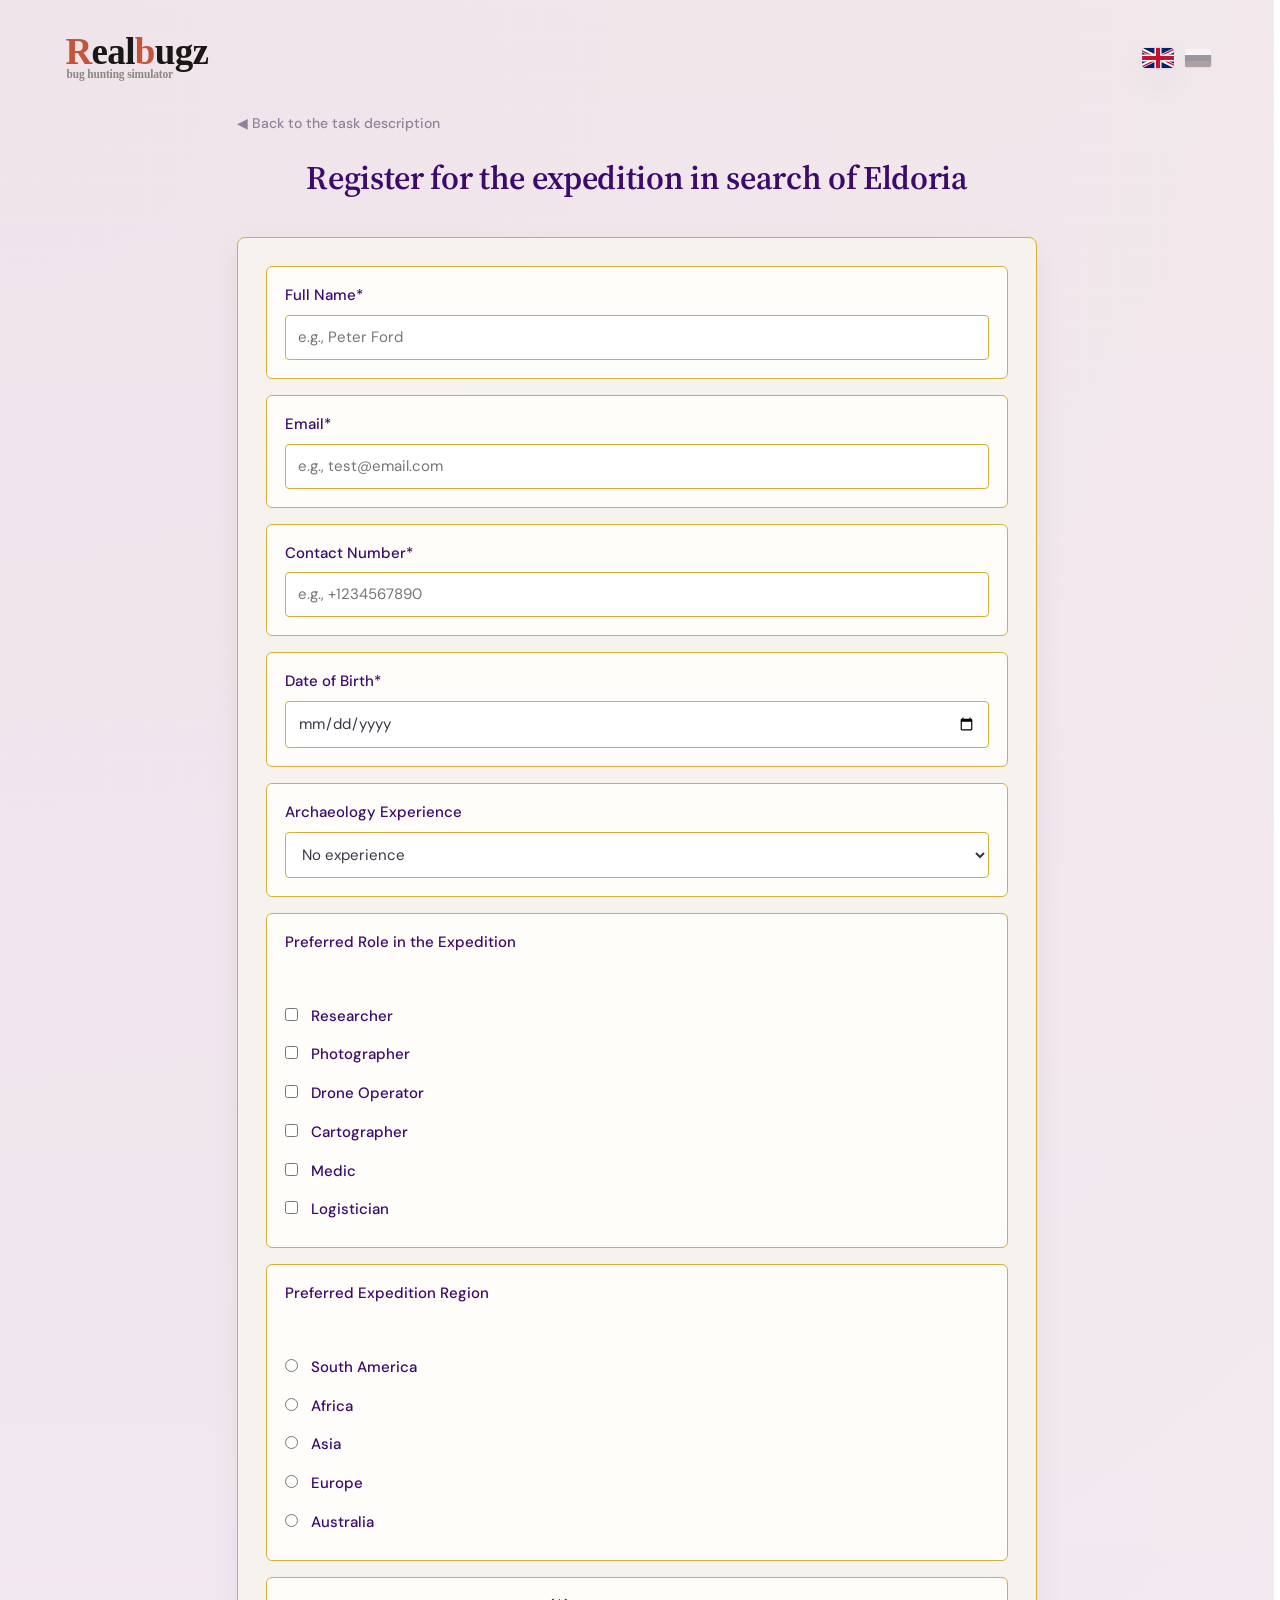
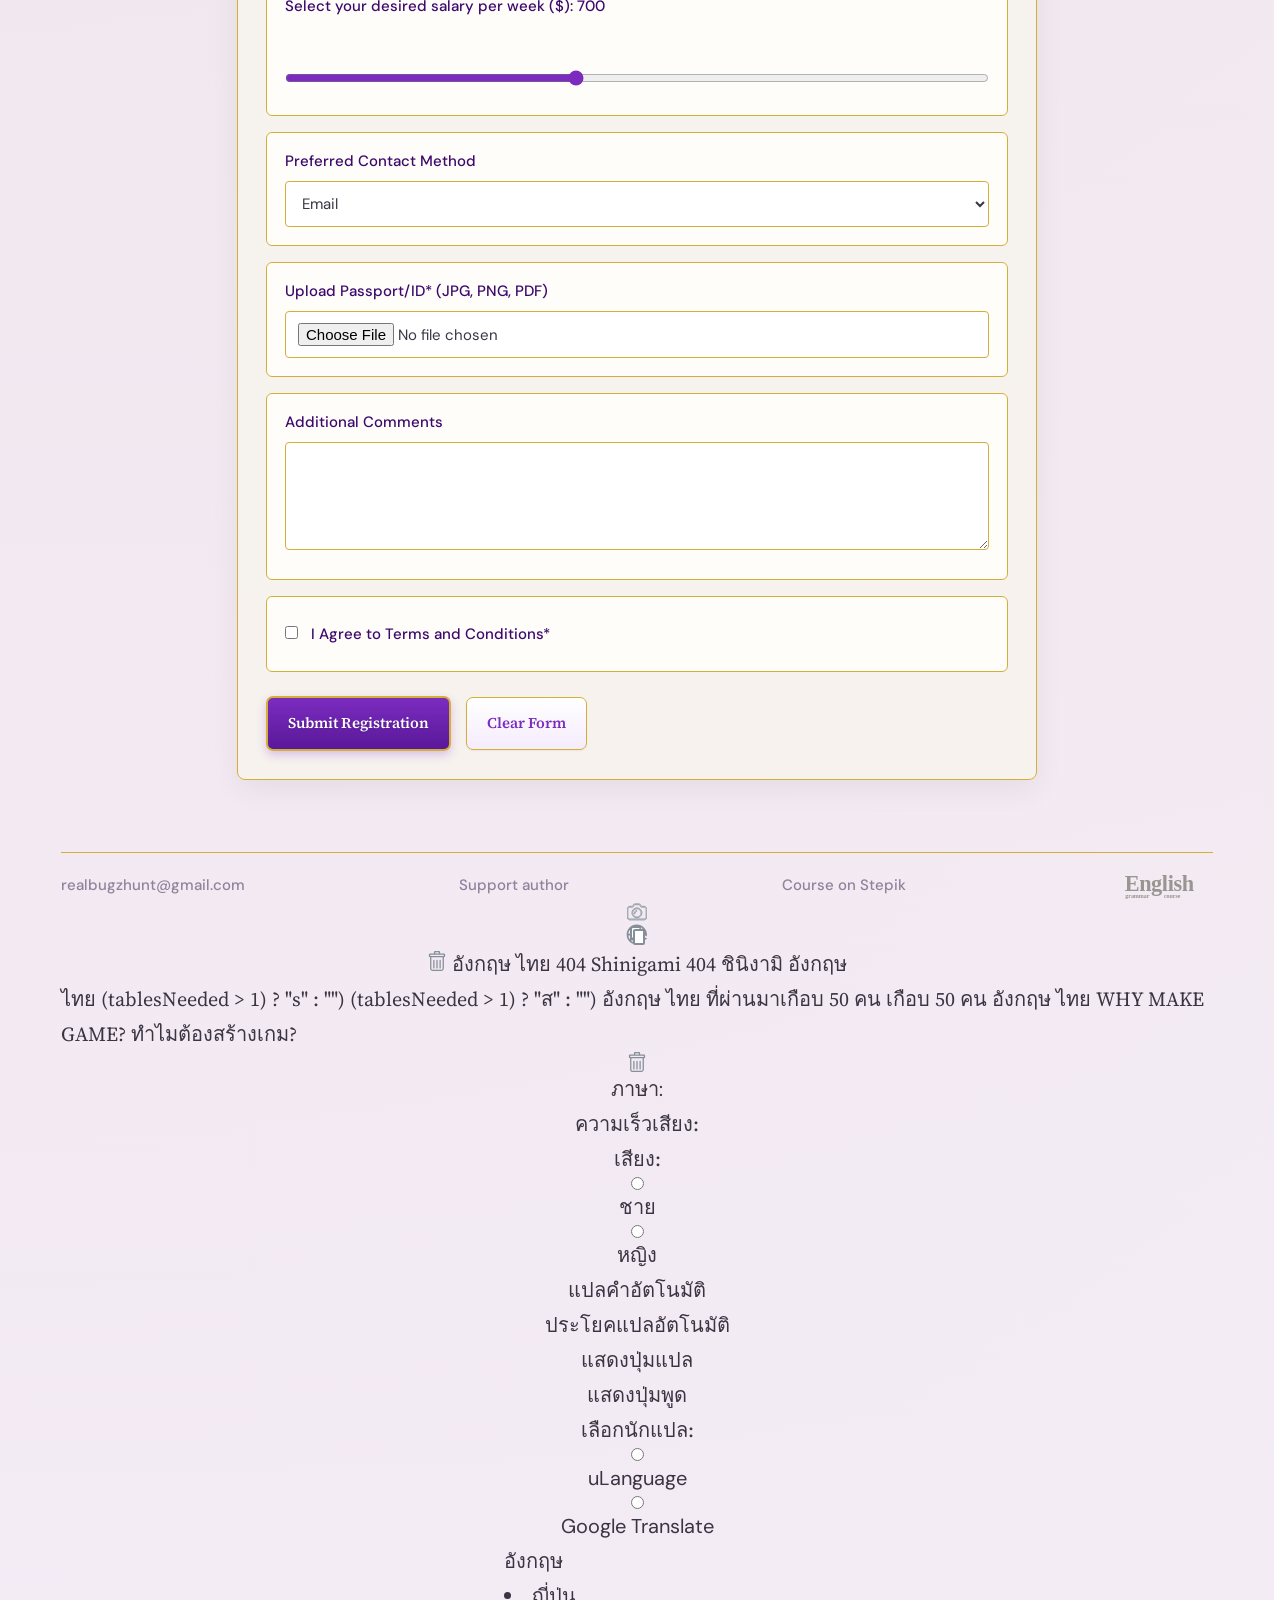
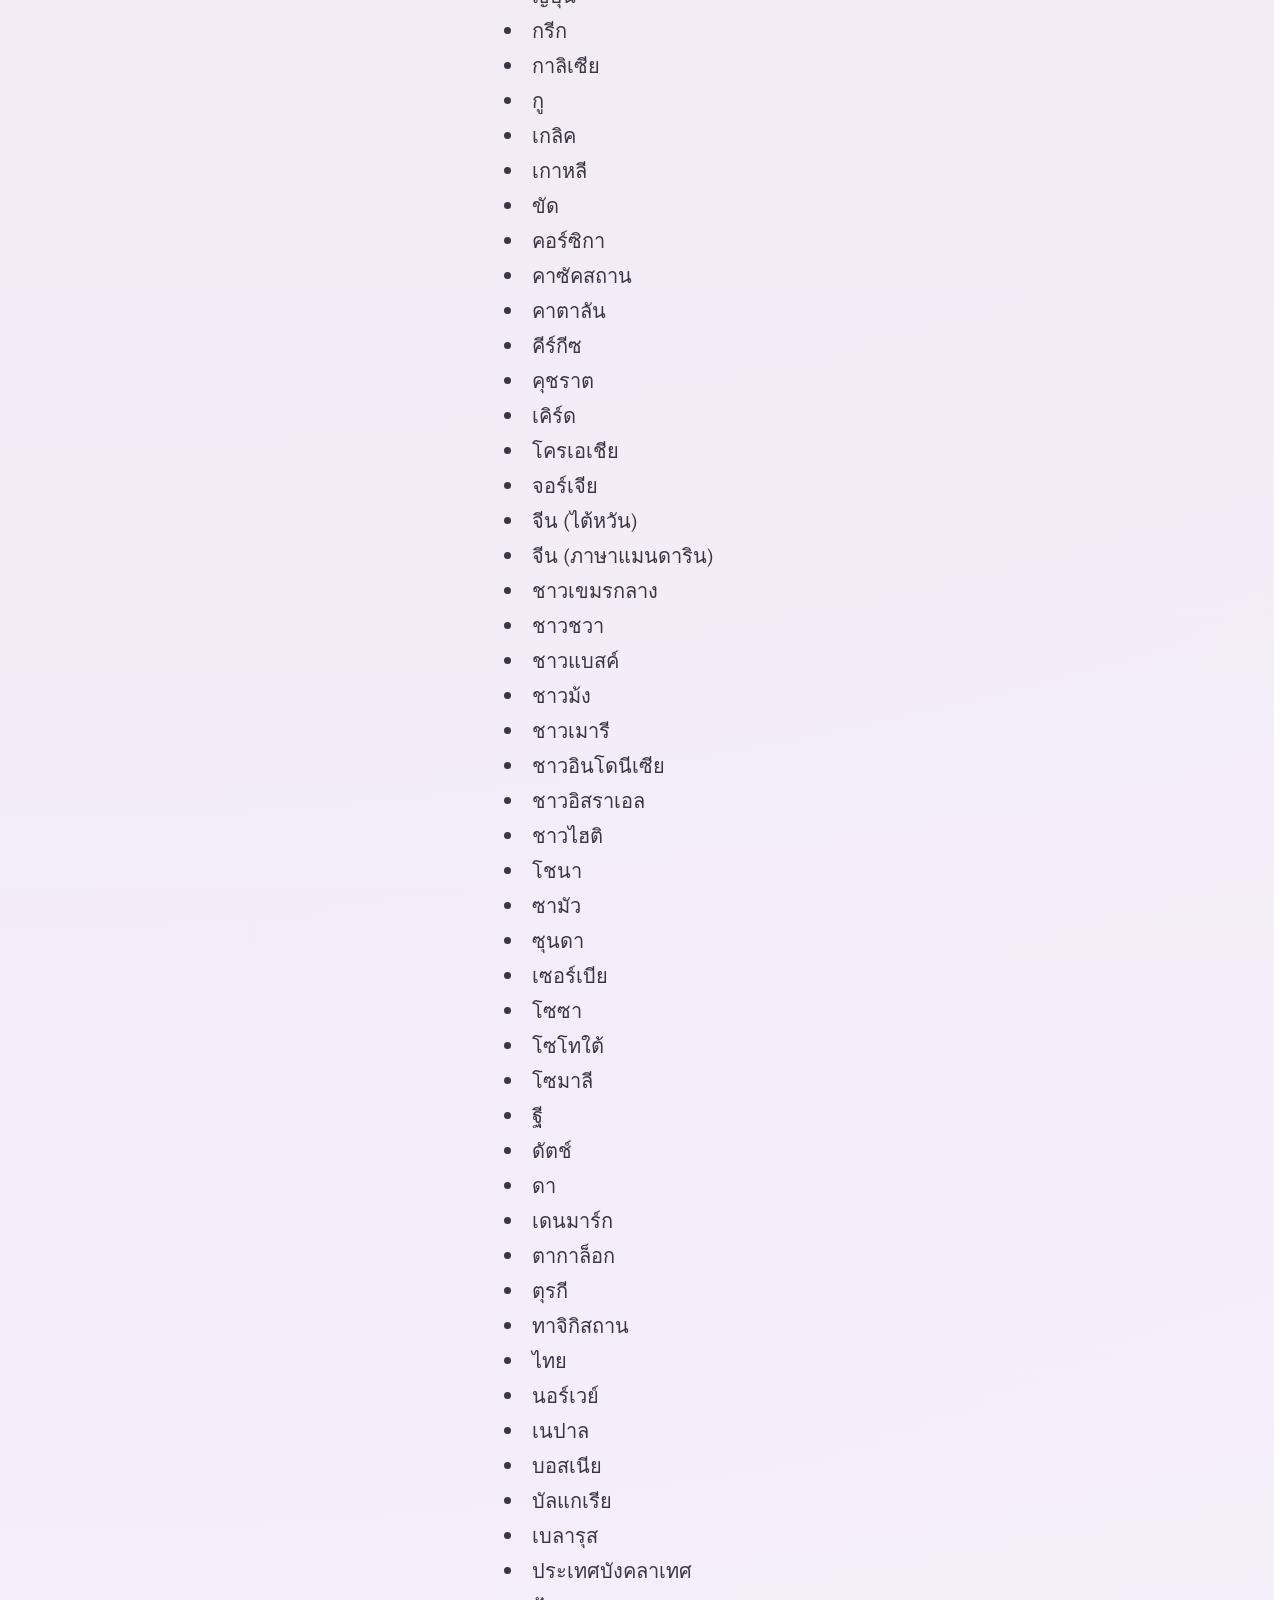
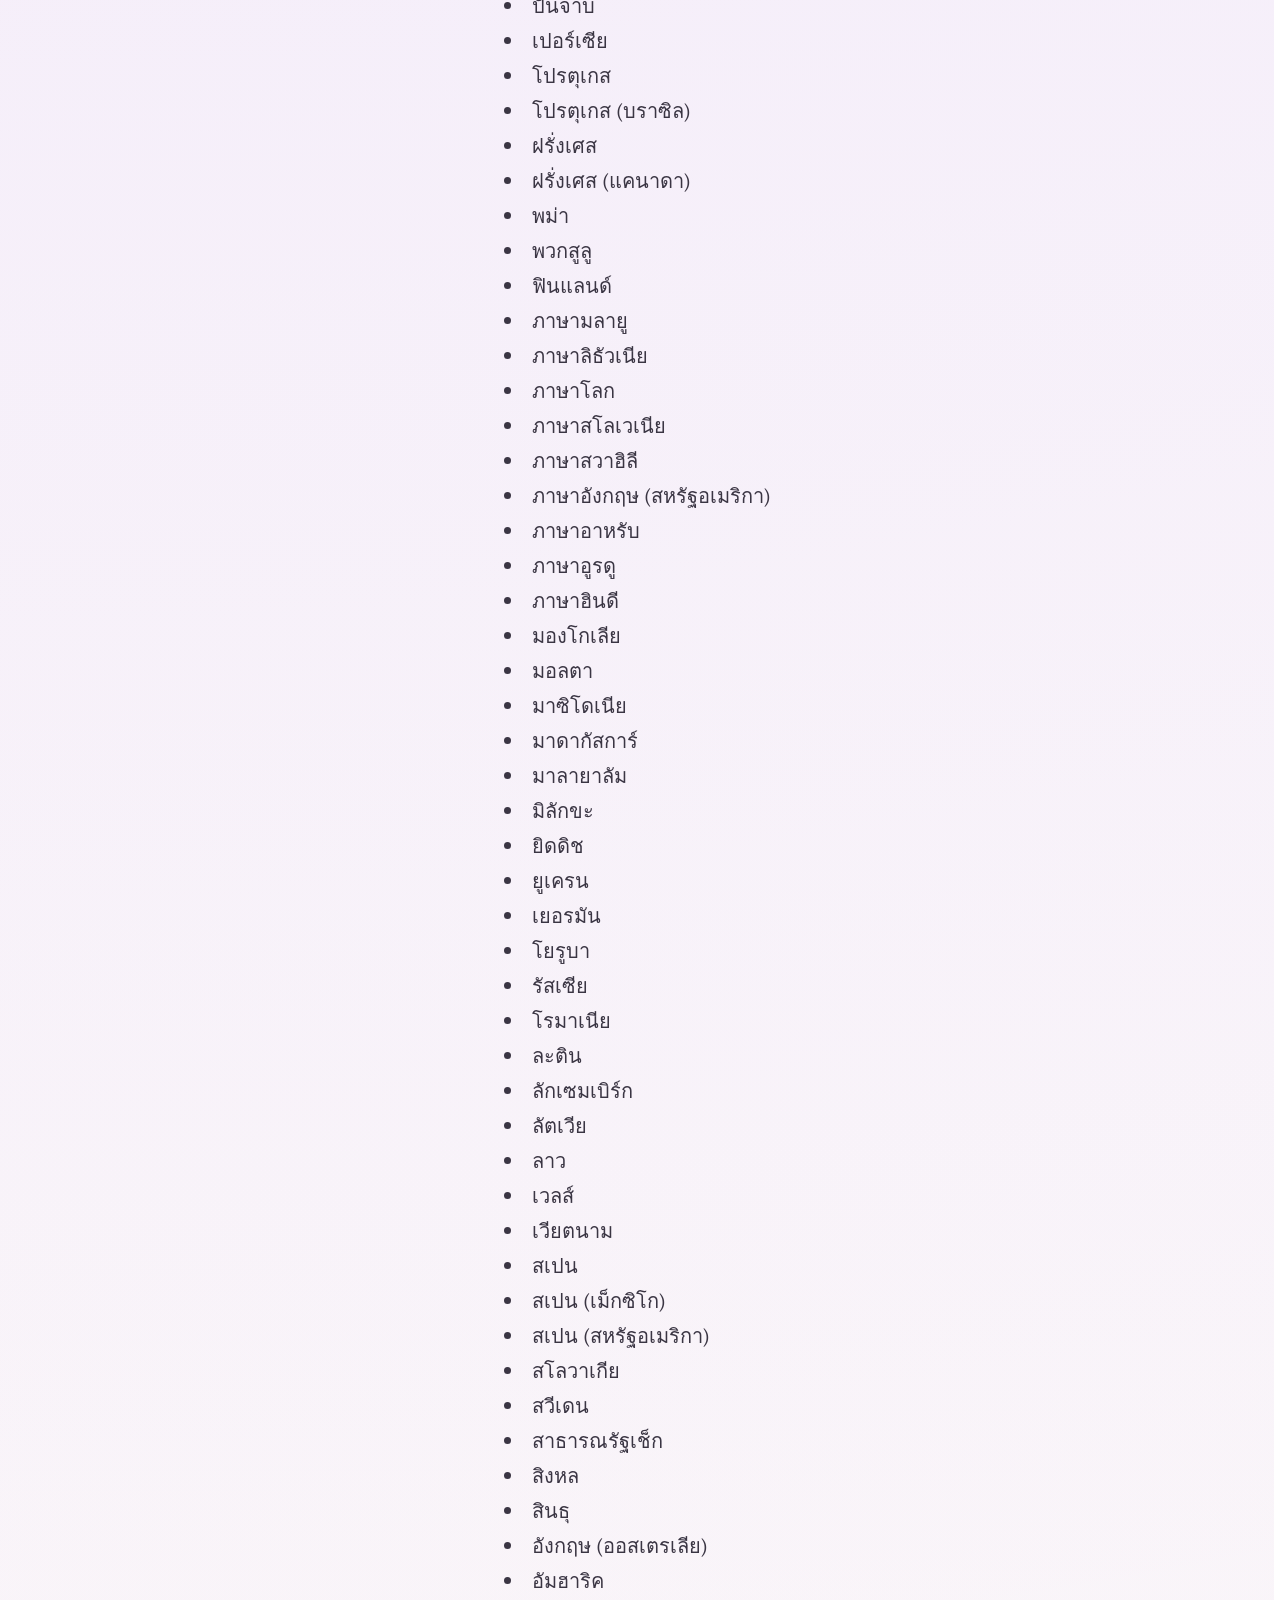
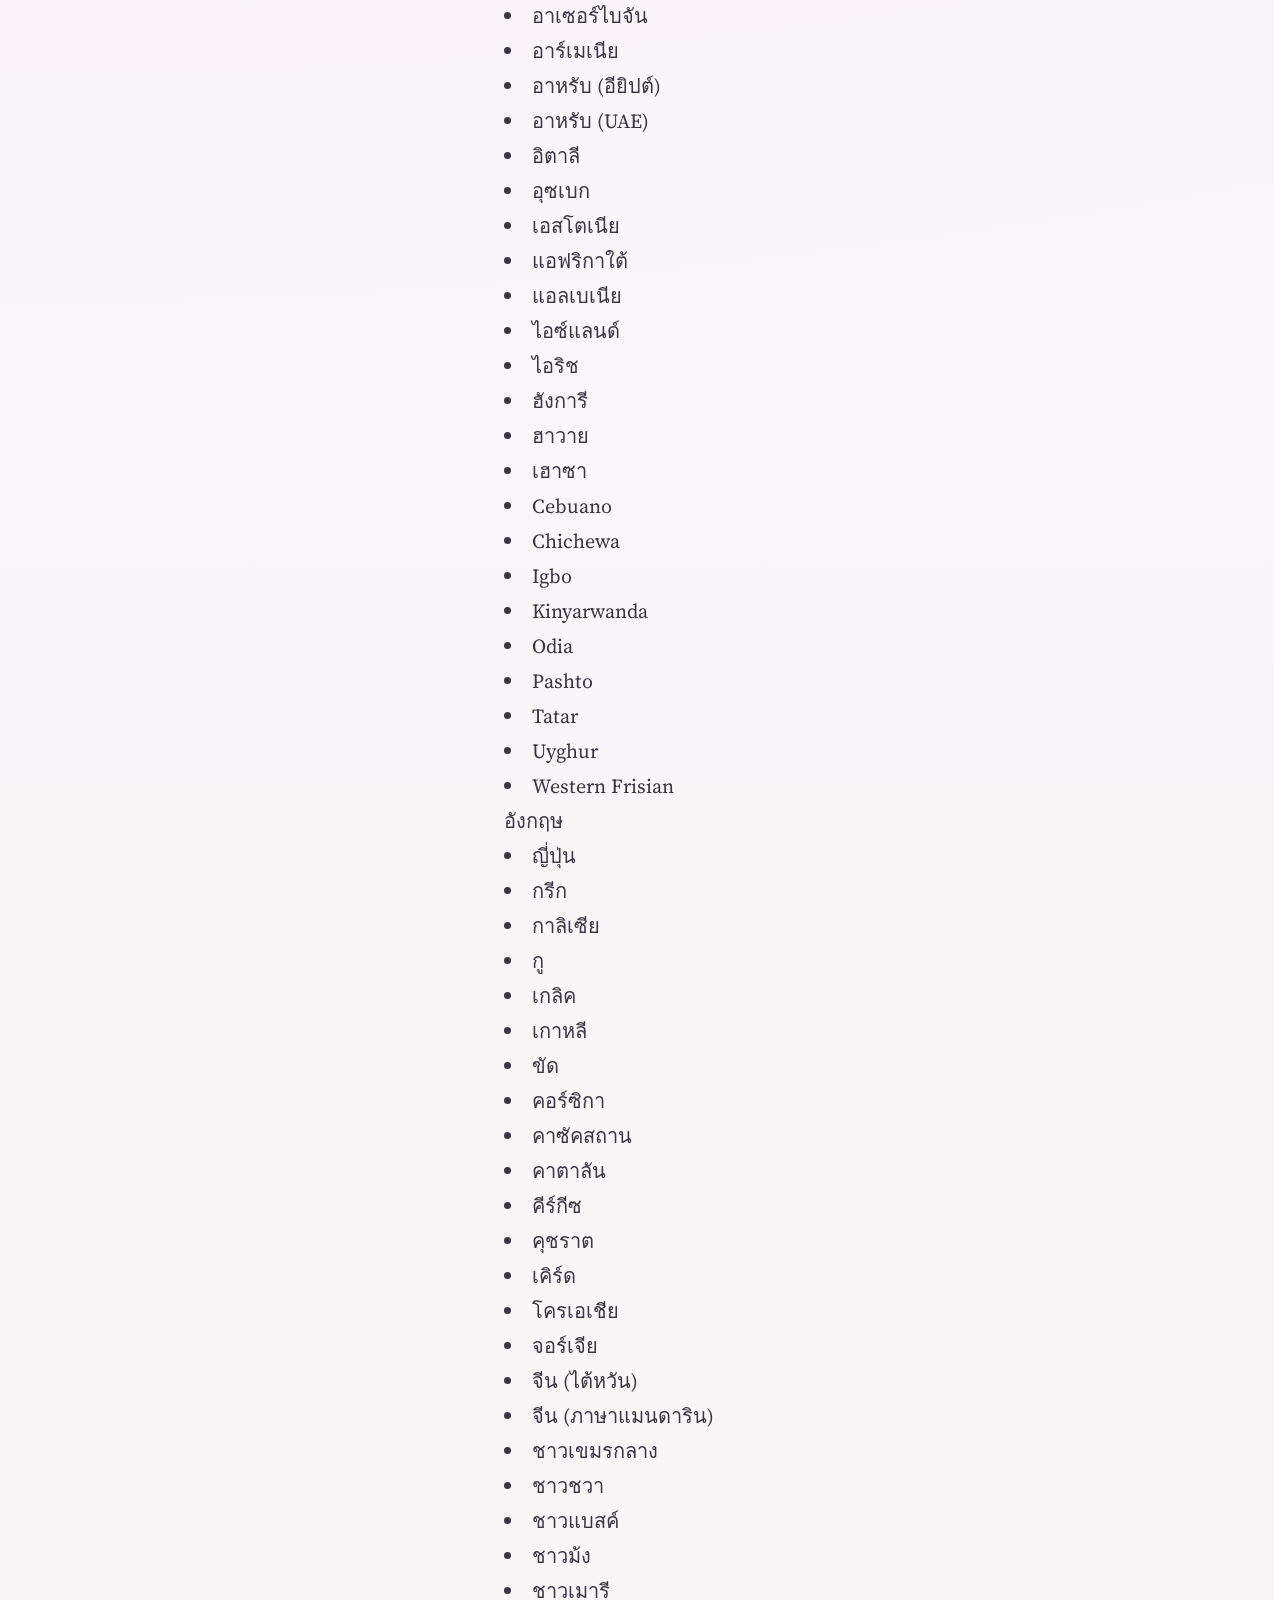
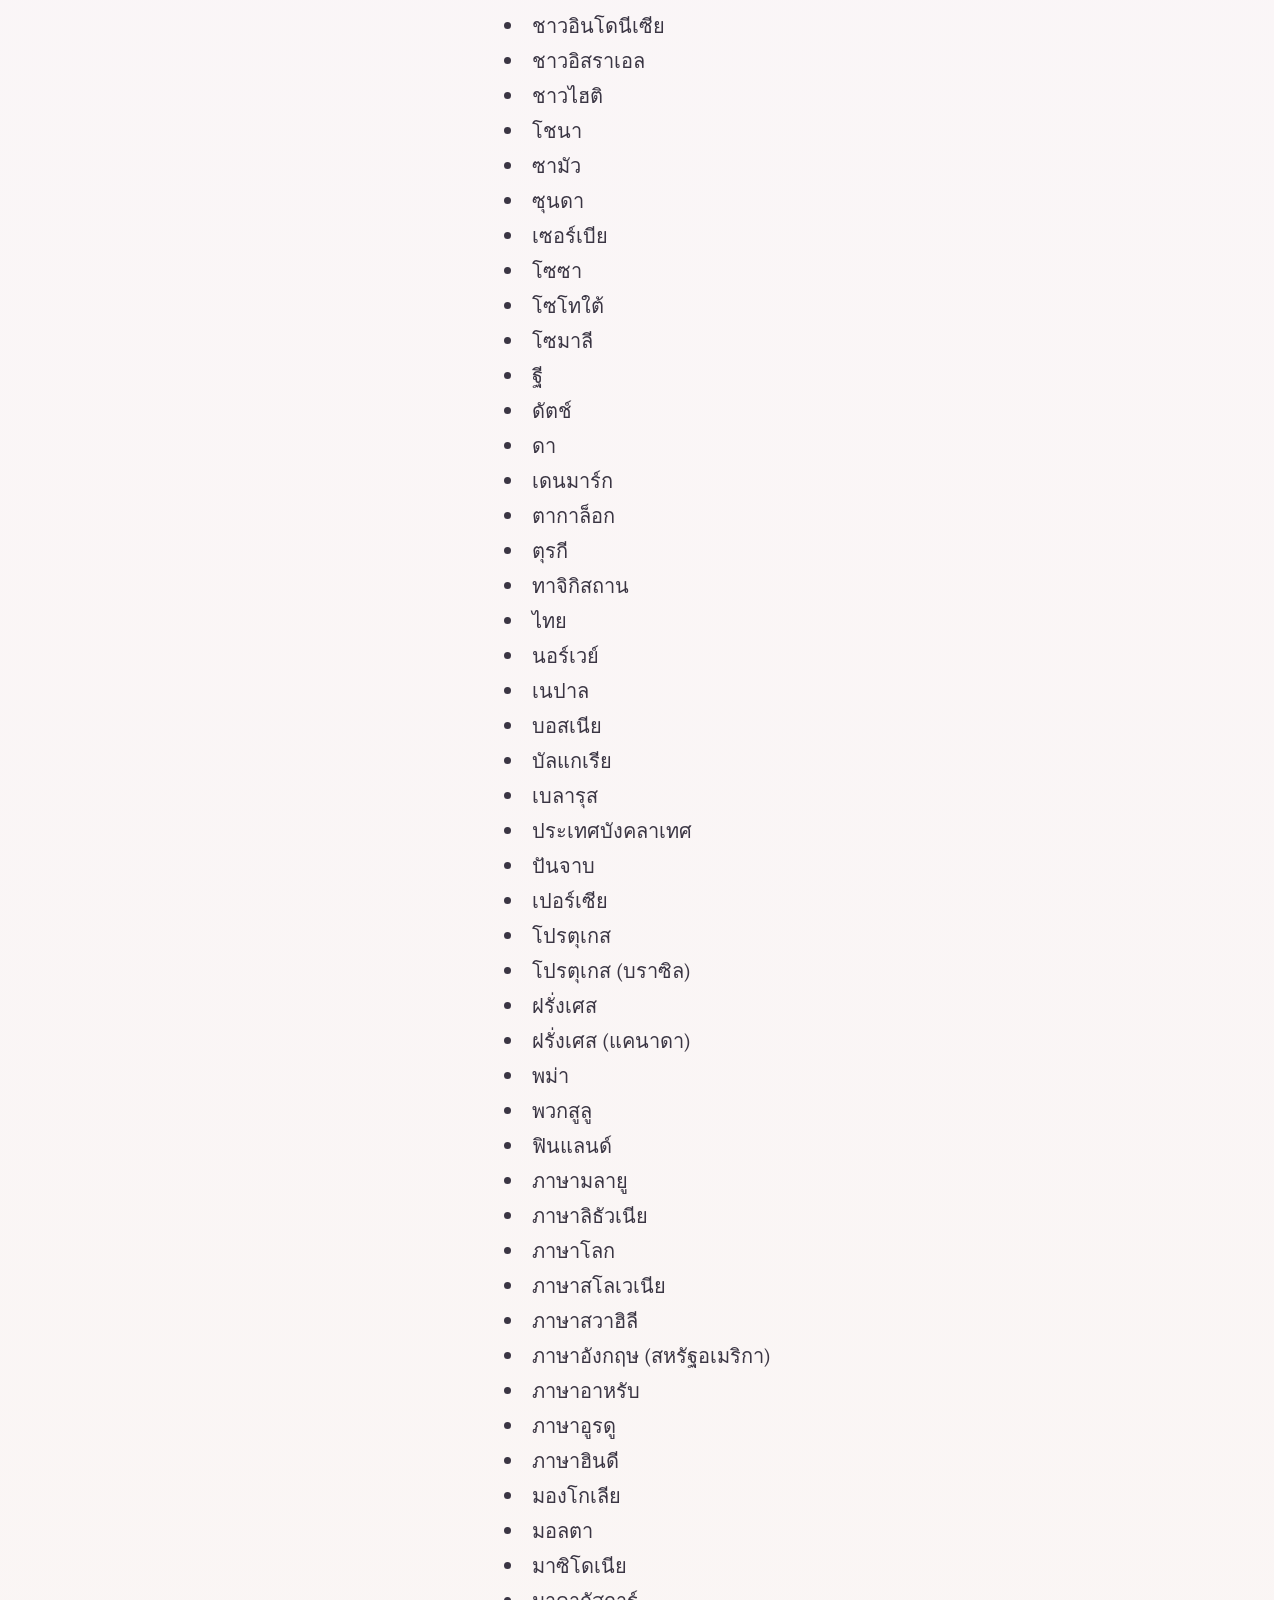
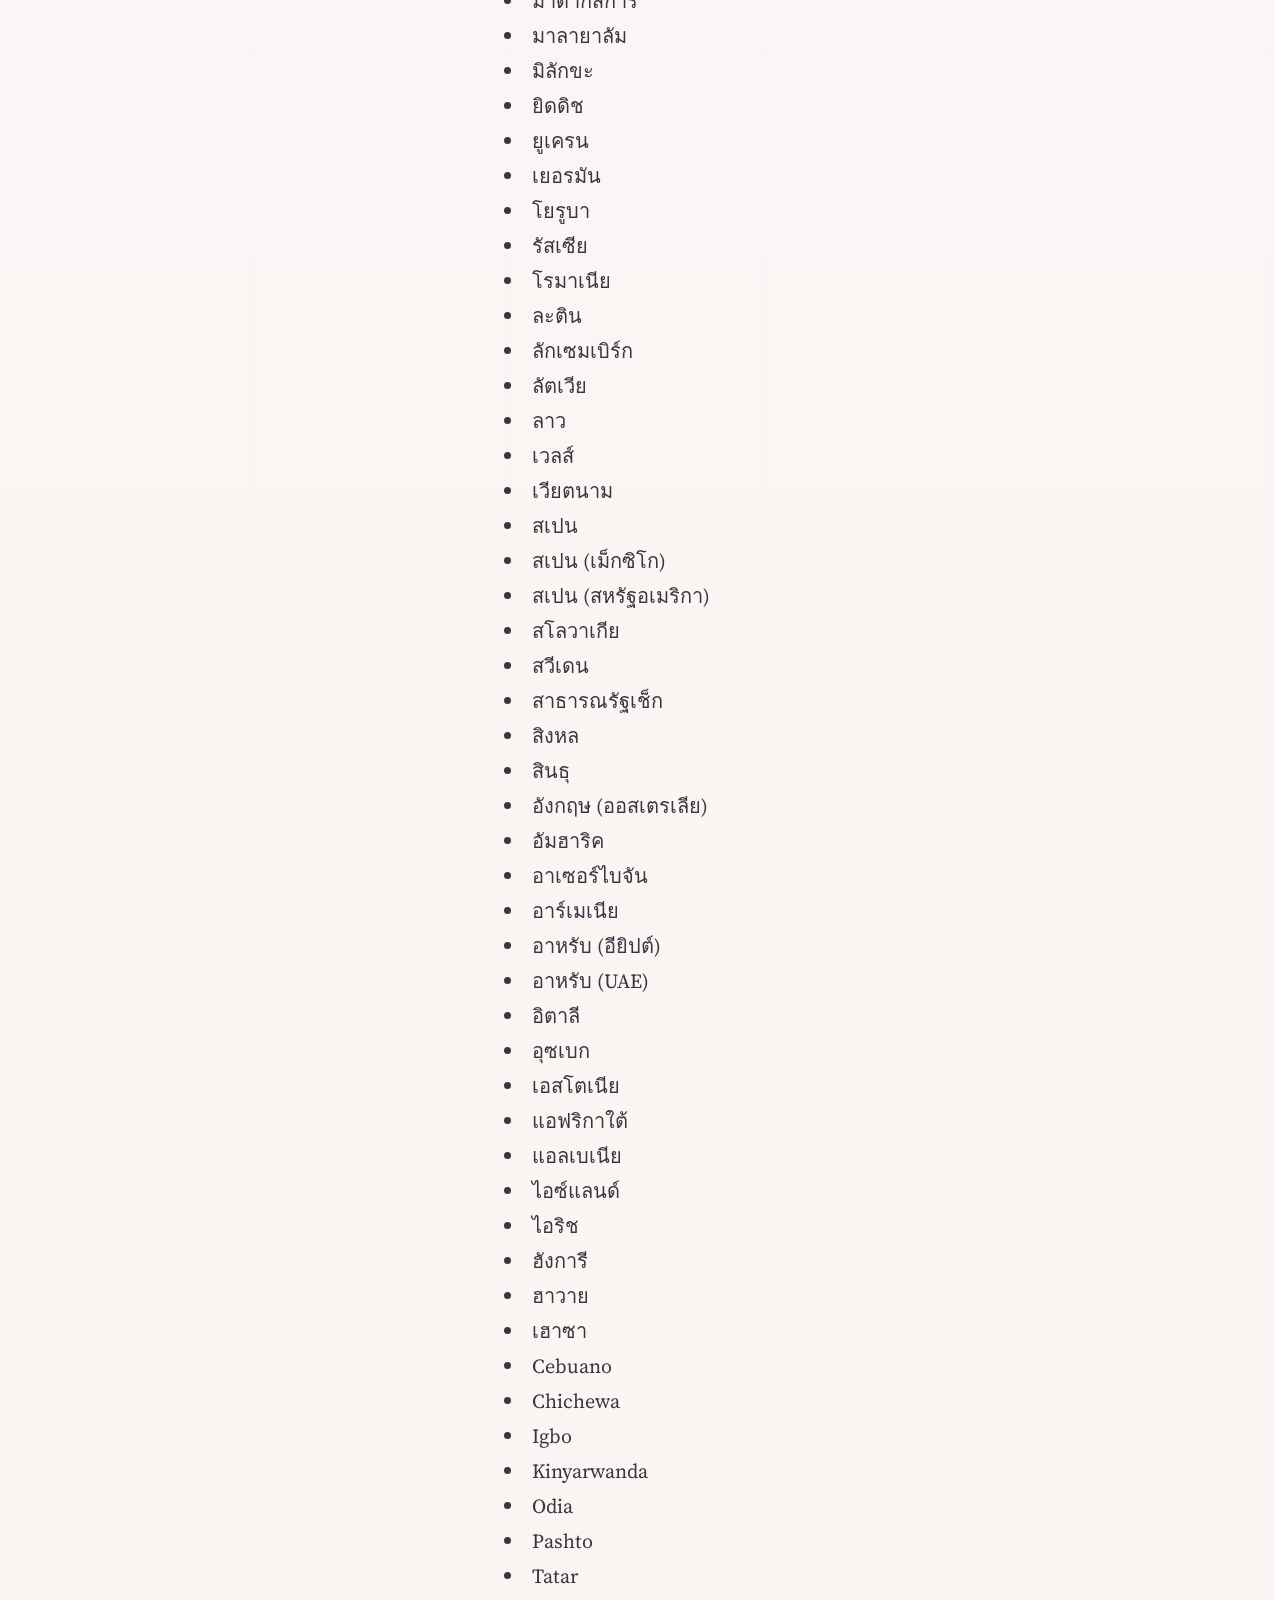
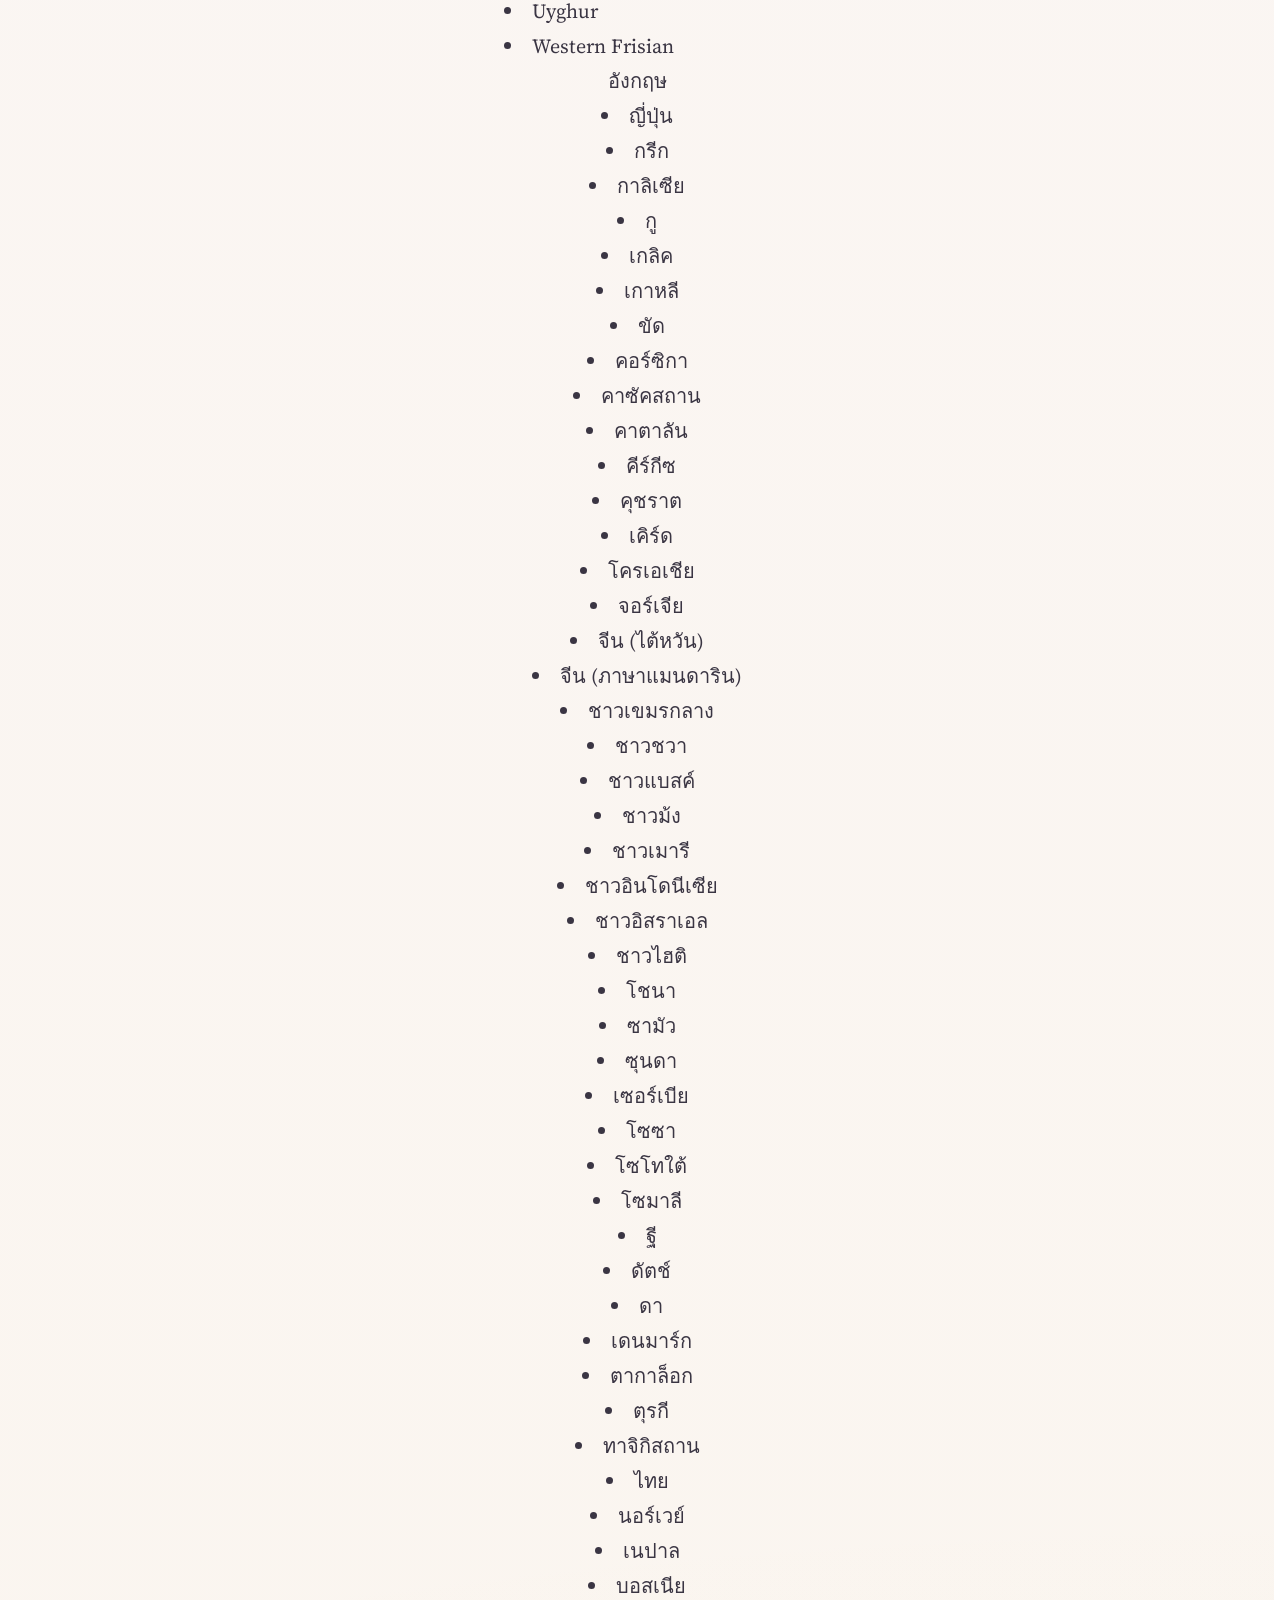
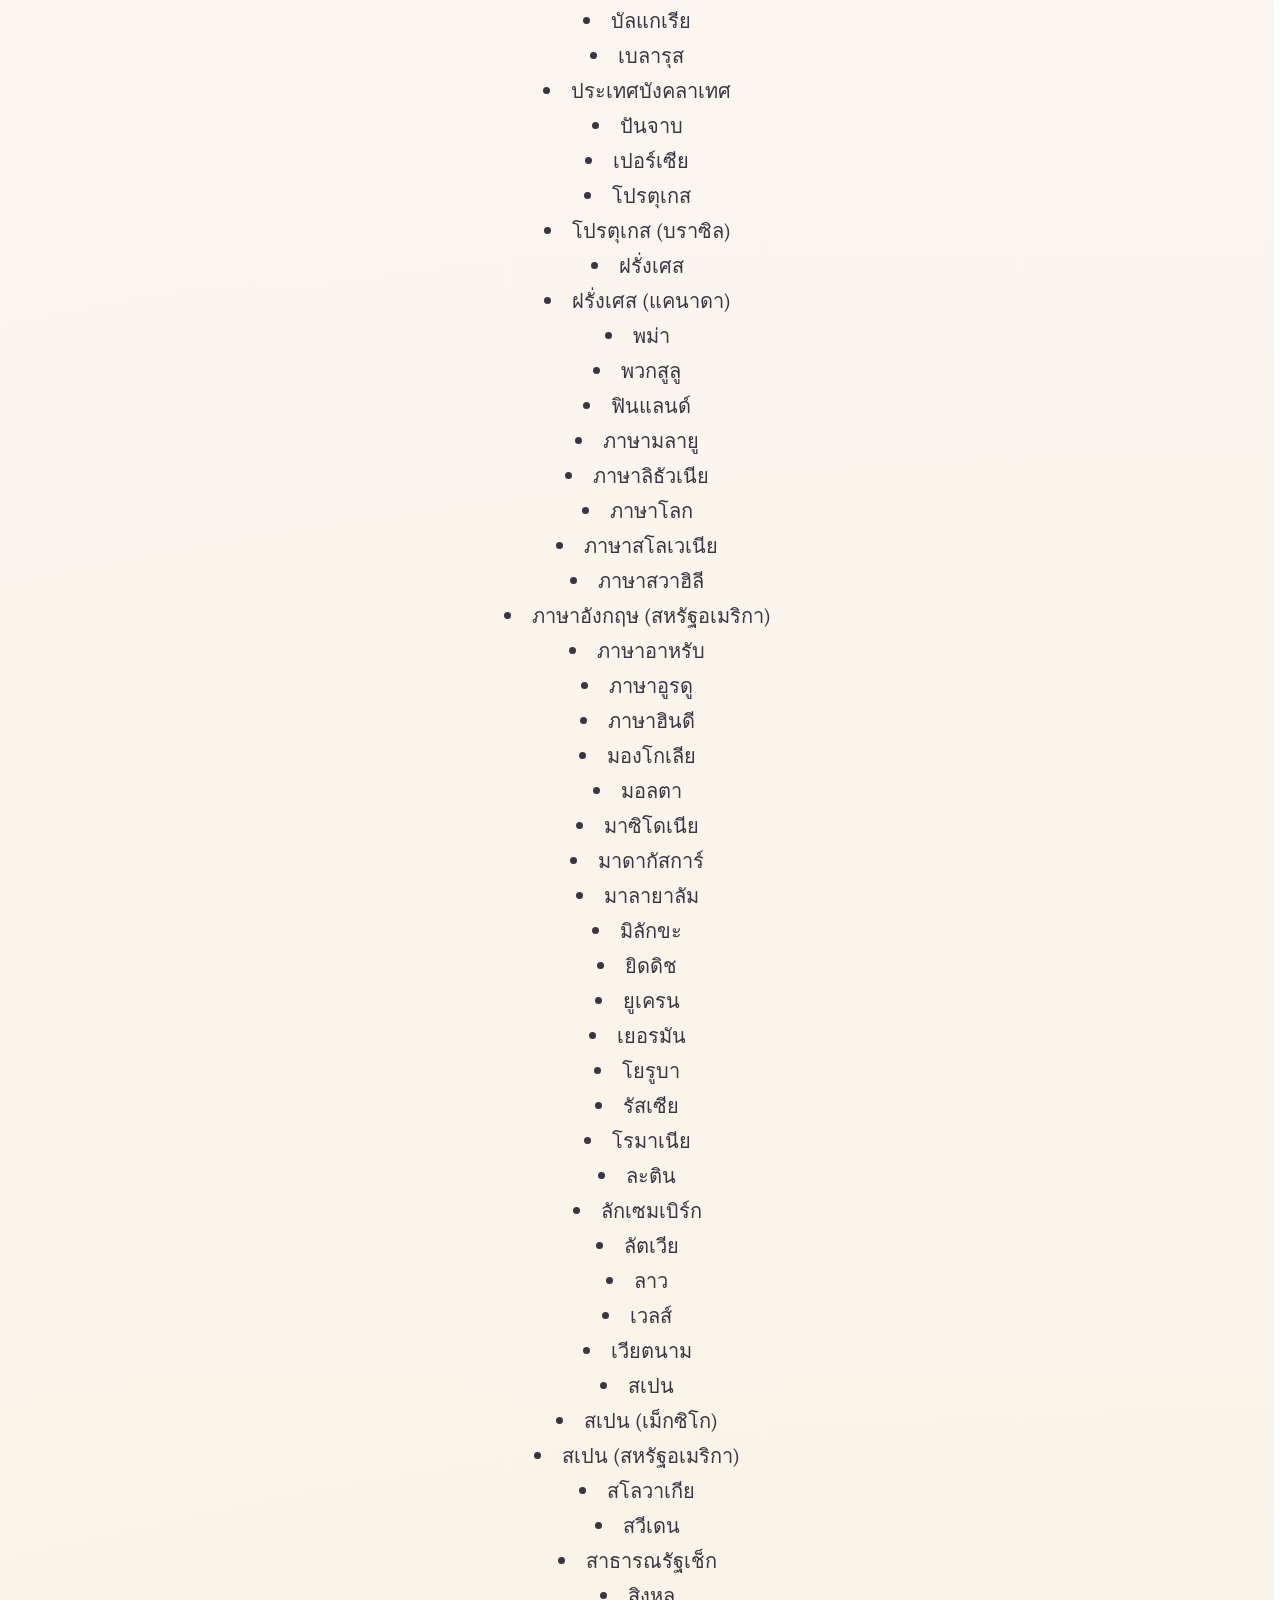
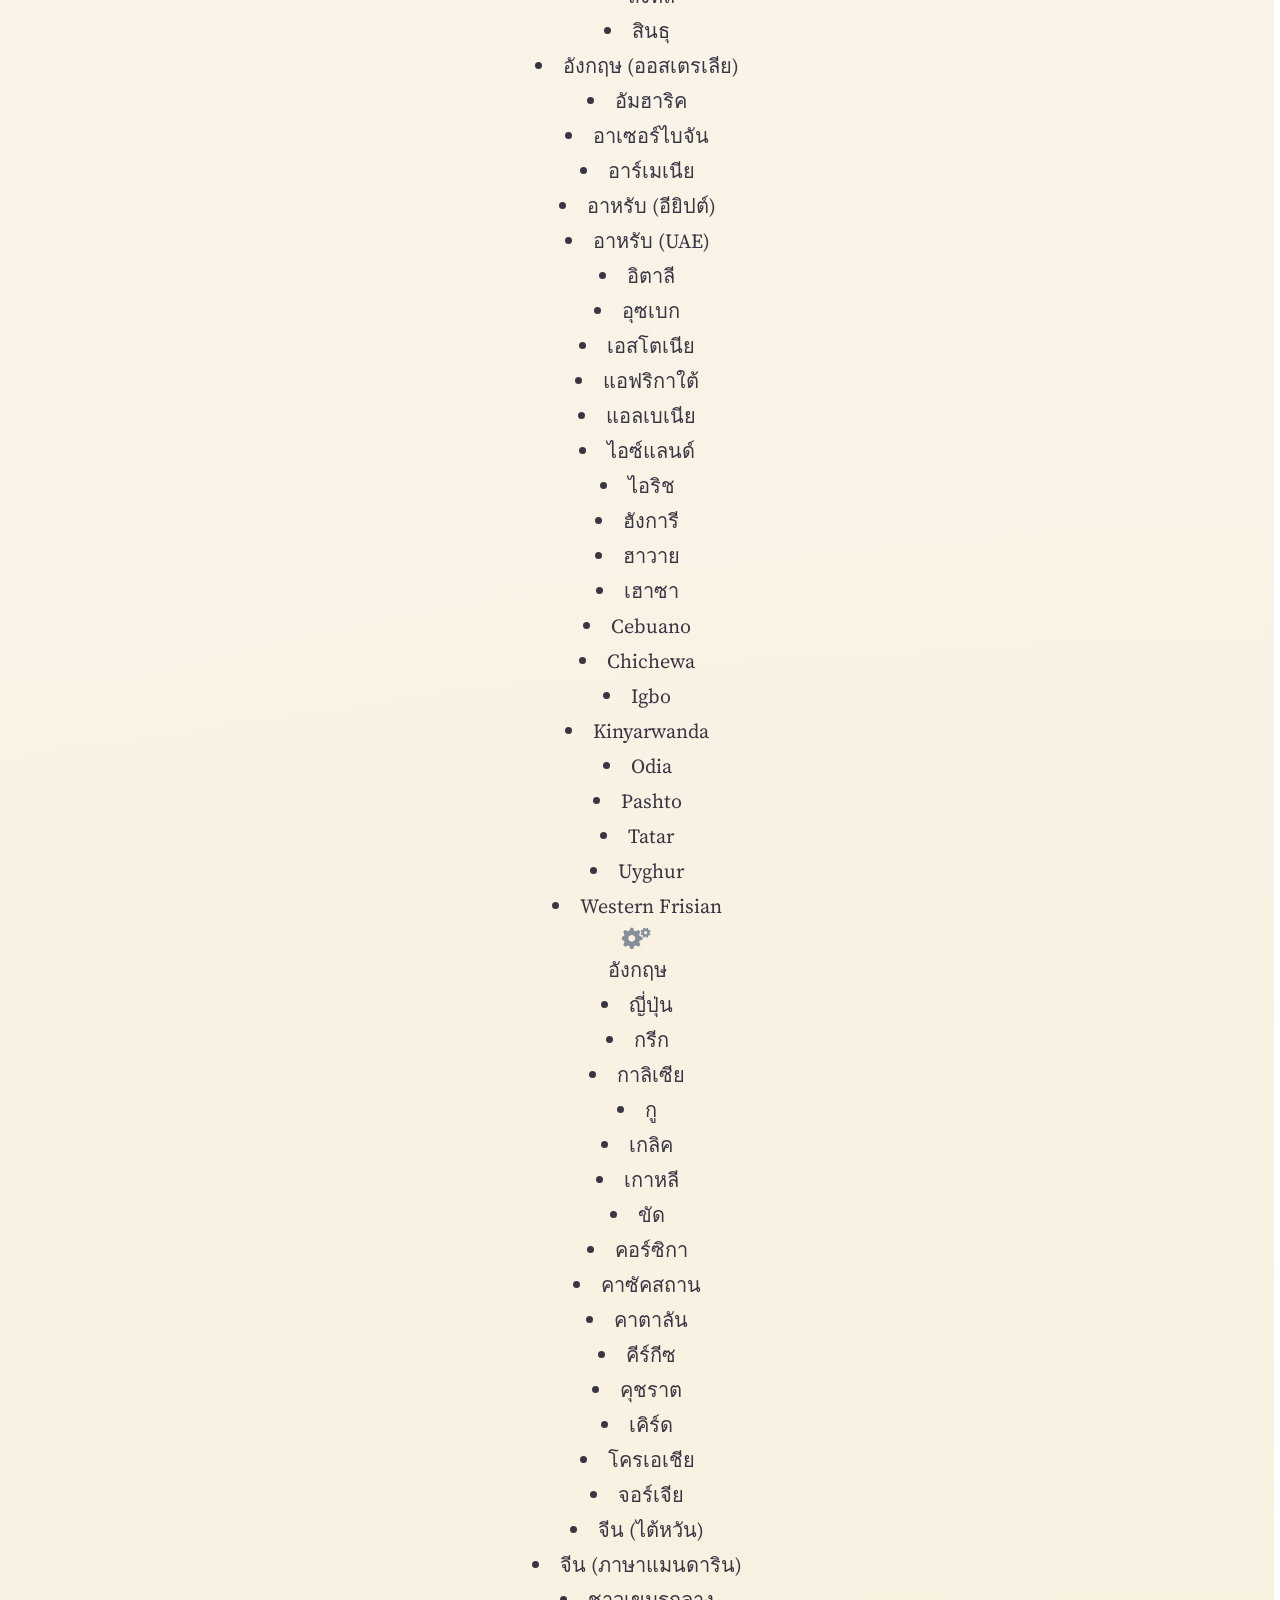
==== index.html @ 1098703f "Initialize project with fixed form and purple-gold theme" ====
<!DOCTYPE html>
<!-- saved from url=(0037)https://www.realbugz.com/en/task-form -->
<html lang="en"><head><meta http-equiv="Content-Type" content="text/html; charset=UTF-8">
    

    <!-- SEO -->
    <meta name="description" content="Test the expedition registration form: validate input fields, discover UI bugs, and report key usability issues. A perfect QA training exercise.">

    <!-- Open Graph / Facebook -->
    <meta property="og:type" content="article">
    <meta property="og:url" content="https://www.realbugz.com/en/task-form.html">
    <meta property="og:title" content="Registration Form Testing Exercise | Find Validation Bugs | Realbugz">
    <meta property="og:description" content="Test a real registration form for bugs. Practice validation testing, find UI errors, and improve your QA skills with hands-on form testing exercises.">
    <meta property="og:image" content="https://www.realbugz.com/assets/images/og-preview.jpg">

    <!-- Twitter -->
    <meta property="twitter:card" content="summary_large_image">
    <meta property="twitter:url" content="https://www.realbugz.com/en/task-form.html">
    <meta property="twitter:title" content="Registration Form Testing Exercise">
    <meta property="twitter:description" content="Find validation bugs in a real form. Free QA testing practice.">
    <meta property="twitter:image" content="https://www.realbugz.com/assets/images/og-preview.jpg">

    <meta name="author" content="Aladyshkin Pavel">
    <meta name="viewport" content="width=device-width, initial-scale=1.0">
    <title>Form Testing Exercise: Find Validation Bugs | Realbugz QA Practice</title>
    <link rel="canonical" href="https://www.realbugz.com/en/task-form.html">
    <link rel="alternate" hreflang="en" href="https://www.realbugz.com/en/task-form.html">
    <link rel="alternate" hreflang="ru" href="https://www.realbugz.com/ru/task-form.html">
    <link rel="alternate" hreflang="x-default" href="https://www.realbugz.com/en/task-form.html">
    <link rel="icon" type="image/svg+xml" href="https://www.realbugz.com/assets/icons/favicon.svg">
    <link rel="stylesheet" href="./Form Testing Exercise_ Find Validation Bugs _ Realbugz QA Practice_files/main.css" class="native-dark-class-original"></link>
    <script src="./Form Testing Exercise_ Find Validation Bugs _ Realbugz QA Practice_files/components.js.download" defer=""></script>

    <!-- Schema.org structured data for search engines -->
    <script type="application/ld+json">
    {
    "@context": "https://schema.org",
    "@type": "LearningResource",
    "name": "Registration Form Testing Exercise | Find Validation Bugs",
    "description": "Test the expedition registration form: validate input fields, discover UI bugs, and report key usability issues. A perfect QA training exercise.",
    "educationalUse": "practice",
    "audience": {
        "@type": "EducationalAudience",
        "educationalRole": "student"
    },
    "inLanguage": "en"
    }
    </script>
<link type="text/css" rel="stylesheet" id="dark-mode-custom-link"><link type="text/css" rel="stylesheet" id="dark-mode-general-link"><link href="./Form Testing Exercise_ Find Validation Bugs _ Realbugz QA Practice_files/css" rel="stylesheet"></head>

<body>
    <div id="header-placeholder"><header>
    <a href="https://www.realbugz.com/" class="logo-link" aria-label="Realbugz">
        <img src="./Form Testing Exercise_ Find Validation Bugs _ Realbugz QA Practice_files/logo.svg" alt="Realbugz Logo" class="logo">
    </a>
    <div class="language-switcher" role="navigation" aria-label="Language / Язык">
        <a class="lang-flag active" data-lang="en" href="https://www.realbugz.com/en/task-form" aria-label="English" title="English">
            <img src="./Form Testing Exercise_ Find Validation Bugs _ Realbugz QA Practice_files/flag-gb.svg" alt="English" width="30" height="20">
        </a>
        <a class="lang-flag" data-lang="ru" href="https://www.realbugz.com/ru/task-form" aria-label="Русский" title="Русский">
            <img src="./Form Testing Exercise_ Find Validation Bugs _ Realbugz QA Practice_files/flag-ru.svg" alt="Русский" width="30" height="20">
        </a>
    </div>
</header>
</div>

    <main>
        <div class="back-arrow" onclick="window.location.href=&#39;/en/requirements-for-form.html&#39;">
            ◀ Back to the task description
        </div>
        <h1>Register for the expedition in search of Eldoria</h1>
        <form id="expeditionForm" enctype="multipart/form-data">
            <div class="form-group">
                <label for="fullName">Full Name*</label>
                <input type="text" id="fullName" name="fullName" placeholder="e.g., Peter Ford" required="" maxlength="100">
            </div>

            <div class="form-group">
                <label for="email">Email*</label>
                <input type="email" id="email" name="email" placeholder="e.g., test@email.com" required="">
            </div>

            <div class="form-group">
                <label for="contactNumber">Contact Number*</label>
                <input type="tel" id="contactNumber" name="contactNumber" pattern="^\+?[0-9](?:-?[0-9]){6,14}$" placeholder="e.g., +1234567890" required="">
            </div>

            <div class="form-group">
                <label for="dob">Date of Birth*</label>
                <input type="date" id="dob" name="dob" required="">
            </div>

            <div class="form-group">
                <label for="experience">Archaeology Experience</label>
                <select id="experience" name="experience">
                    <option>No experience</option>
                    <option>Amateur (up to 1 year)</option>
                    <option>Intermediate (1–5 years)</option>
                    <option>Professional (more than 5 years)</option>
                </select>
            </div>

            <div class="form-group">
                <label>Preferred Role in the Expedition</label><br>
                <input type="checkbox" id="researcher" name="role" value="Researcher">
                <label for="researcher">Researcher</label><br>

                <input type="checkbox" id="photographer" name="role" value="Photographer">
                <label for="photographer">Photographer</label><br>

                <input type="checkbox" id="drone" name="role" value="Drone Operator">
                <label for="drone">Drone Operator</label><br>

                <input type="checkbox" id="cartographer" name="role" value="Cartographer">
                <label for="cartographer">Cartographer</label><br>

                <input type="checkbox" id="medic" name="role" value="Medic">
                <label for="medic">Medic</label><br>

                <input type="checkbox" id="logistician" name="role" value="Logistician">
                <label for="logistician">Logistician</label><br>
            </div>

            <div class="form-group">
                <label>Preferred Expedition Region</label><br>
                <input type="radio" name="region" id="southAmerica" value="South America" required="">
                <label for="southAmerica">South America</label><br>

                <input type="radio" name="region" id="africa" value="Africa">
                <label for="africa">Africa</label><br>

                <input type="radio" name="region" id="asia" value="Asia">
                <label for="asia">Asia</label><br>

                <input type="radio" name="region" id="europe" value="Europe">
                <label for="europe">Europe</label><br>

                <input type="radio" name="region" id="australia" value="Australia">
                <label for="australia">Australia</label><br>
            </div>

            <!-- Ползунок -->
            <div class="form-group">
                <label for="range">Select your desired salary per week ($): <span id="rangeValue">700</span></label><br>
                <input type="range" id="range" name="range" min="0" max="1700" value="700">
            </div>

            <div class="form-group">
                <label for="contactMethod">Preferred Contact Method</label>
                <select id="contactMethod" name="contactMethod">
                    <option>Email</option>
                    <option>Phone</option>
                    <option>WhatsApp</option>
                    <option>Telegram</option>
                </select>
            </div>

            <div class="form-group">
                <label for="passport">Upload Passport/ID* (JPG, PNG, PDF)</label>
                <input type="file" id="passport" name="passport" accept=".jpg, .jpeg, .png, .pdf" required="">
            </div>

            <div class="form-group">
                <label for="comments">Additional Comments</label>
                <textarea id="comments" name="comments" rows="4" maxlength="500"></textarea>
            </div>

            <div class="form-group">
                <input type="checkbox" id="terms" required="">
                <label for="terms">I Agree to Terms and Conditions*</label>
            </div>

            <button type="submit">Submit Registration</button>
            <button type="reset">Clear Form</button>
        </form>

    </main>

    <div id="footer-placeholder"><footer class="footer-links">
    <a href="mailto:realbugzhunt@gmail.com?subject=Found%20realbugz.com%20on%20internet">realbugzhunt@gmail.com</a>
    <a class="footer-thanks" href="https://www.realbugz.com/en/thank-you.html" data-en="Support author" data-ru="Поддержать автора" data-href-en="/en/thank-you.html" data-href-ru="/ru/thank-you.html">Support author</a>
    <a href="https://stepik.org/a/187739" target="_blank" data-en="Course on Stepik" data-ru="Курс на Stepik">Course on Stepik</a>
    <a class="footer-sister" href="https://eng.realbugz.com/" target="_blank" rel="noopener" aria-label="English grammar course">
        <img src="./Form Testing Exercise_ Find Validation Bugs _ Realbugz QA Practice_files/egc-footer.svg" alt="English grammar course" class="footer-sister-logo">
    </a>
</footer>
</div>
    <!-- Подключение внешнего JS -->
    <script src="./Form Testing Exercise_ Find Validation Bugs _ Realbugz QA Practice_files/main.js.download"></script>
<script type="module" src="./Form Testing Exercise_ Find Validation Bugs _ Realbugz QA Practice_files/v4513226cdae34746b4dedf0b4dfa099e1781791509496" integrity="sha512-ZE9pZaUXND66v380QUtch/5sE9tPFh2zg45pR2PB0CVkCtOREv2AJKkSidISWkysEuQ0EH8faUU5du78bx87UQ==" data-cf-beacon="{&quot;version&quot;:&quot;2024.11.0&quot;,&quot;token&quot;:&quot;dc3701fed9464adfaa40466ed1b406a6&quot;,&quot;r&quot;:1}" crossorigin="anonymous"></script>




          <canvas id="ocrext-canOrig" class="ocrext-element" width="480" height="320" style="display: none;"></canvas>
        <div id="bro-container" style="left: 464px; top: 435px;">
                                    </div>
                           </div>
        
                     <path d="M 18.604 16.111 c 0.018 0.276 0.048 0.531 0.092 0.758 c -0.583 0.106 -0.606 -0.469 -0.092 -0.758 Z m -4.354 0.16 h 0.996 l -0.498 -1.43 l -0.498 1.43 Z m 2.75 -6.105 c 3.697 0 7 2.465 7 5.837 c 0 1.196 -0.432 2.37 -1.193 3.281 c -0.033 1.068 0.596 2.6 1.162 3.715 c -1.518 -0.274 -3.676 -0.88 -4.654 -1.48 c -5.387 1.313 -9.315 -1.984 -9.315 -5.516 c 0 -3.39 3.326 -5.837 7 -5.837 Z m -0.437 7.584 l -1.44 -3.792 h -0.76 l -1.447 3.792 h 0.812 l 0.312 -0.875 h 1.422 l 0.313 0.875 h 0.788 Z m 3.988 -2.296 l 0.079 -0.353 l -0.642 -0.125 l -0.064 0.292 c -0.215 -0.032 -0.445 -0.036 -0.679 -0.012 l 0.028 -0.458 h 0.717 v -0.608 h -0.631 l 0.084 -0.335 l -0.627 -0.188 c -0.046 0.154 -0.084 0.304 -0.123 0.523 h -0.715 v 0.608 h 0.638 c -0.018 0.196 -0.026 0.399 -0.03 0.605 c -0.704 0.259 -1.002 0.751 -1.002 1.198 c 0 0.528 0.416 0.992 1.074 0.932 c 0.817 -0.074 1.362 -0.691 1.682 -1.45 c 0.332 0.19 0.471 0.511 0.346 0.807 c -0.115 0.275 -0.455 0.536 -1.104 0.523 v 0.654 c 0.721 0.011 1.429 -0.262 1.707 -0.923 c 0.27 -0.647 -0.041 -1.352 -0.738 -1.69 Z m -1.25 1.073 c 0.17 -0.177 0.305 -0.401 0.407 -0.626 c -0.147 -0.013 -0.306 -0.009 -0.462 0.012 c 0.011 0.22 0.028 0.425 0.055 0.614 Z m -10.492 2.703 c -1.887 -0.271 -3.571 -1.165 -4.827 -2.478 c -0.182 -0.189 -0.315 -0.636 -0.019 -0.819 l 0.302 -0.078 c 0.235 -0.199 -0.221 -1.009 -0.04 -1.14 c 0.561 -0.401 0.295 -0.893 -0.051 -1.299 c -0.146 -0.172 -0.948 -1 -1.038 -0.853 c 0.067 -0.226 -0.146 -0.772 -0.274 -0.987 c -0.217 -0.362 -0.502 -0.585 -0.617 -0.982 c -0.046 -0.158 -0.046 -0.64 -0.139 -0.751 c -0.038 -0.045 -0.327 -0.167 -0.317 -0.233 c 0.278 -1.655 1.044 -3.143 2.149 -4.318 l 0.746 -0.301 c 0.468 -0.703 0.495 -0.158 0.916 -0.341 c 0.141 0 0.301 -0.578 0.452 -0.667 c 0.261 -0.169 0.062 -0.169 0.013 -0.245 c -0.104 -0.168 2.191 -1.003 2.229 -0.853 c 0.032 0.127 -1.135 0.734 -1.007 0.716 c -0.296 0.039 -0.352 0.571 -0.297 0.568 c 0.147 -0.005 1.074 -0.704 1.506 -0.555 c 0.423 0.146 1.183 -0.336 1.48 -0.582 c 0.149 -0.125 0.286 -0.344 0.483 -0.344 c 0.909 0 2.268 0.374 2.579 0.56 c 0.474 0.283 -0.204 0.263 -0.277 0.447 c -0.058 0.142 -0.19 0.335 -0.249 0.412 c -0.102 0.133 -0.399 0.077 -0.341 -0.082 c 0.059 -0.167 0.348 -0.231 -0.086 -0.271 c -0.445 -0.041 -0.568 -0.341 -1.014 0.034 c -0.134 0.113 -0.234 0.286 -0.321 0.433 c -0.123 0.21 -0.42 0.201 -0.544 0.396 c -0.12 0.192 0.07 0.512 0.304 0.371 c 0.062 -0.038 0.765 0.645 0.674 0.095 c -0.059 -0.364 0.196 -0.612 0.201 -0.887 c 0.003 -0.184 0.28 -0.066 0.206 0.03 c -0.097 0.121 -0.203 0.534 0.051 0.554 c 0.096 0.008 0.339 -0.158 0.425 -0.084 c -0.096 -0.002 -0.315 0.383 -0.3 0.376 c -0.108 0.048 -0.233 -0.021 -0.15 0.21 c 0.074 0.228 -0.408 0.201 -0.495 0.247 c -0.037 0.02 -0.417 -0.114 -0.408 -0.028 c -0.131 -0.109 0.037 -0.379 -0.072 -0.422 c -0.11 0.168 -0.058 0.512 -0.294 0.512 c -0.202 0 -0.482 0.229 -0.604 0.369 c -0.087 0.097 -0.609 0.308 -0.666 0.302 c 0.299 0.031 0.286 0.25 0.261 0.437 c -0.06 0.433 -0.995 0.032 -0.956 0.196 c 0.038 0.158 -0.107 0.586 -0.139 0.724 c -0.029 0.125 0.402 0.205 0.378 0.267 c 0.002 -0.007 0.583 -0.199 0.64 -0.25 l 0.131 -0.293 c 0.11 -0.073 0.226 -0.133 0.35 -0.179 l 0.149 -0.258 c 0.05 -0.02 0.645 -0.112 0.686 -0.092 c 0.149 0.068 0.428 0.353 0.532 0.483 c 0.036 0.047 0.227 0.117 0.227 0.188 c 0.069 0.107 -0.051 0.148 -0.006 0.223 c 0.104 0.193 0.132 -0.401 0.087 -0.29 c 0 -0.189 0.142 0.071 0.174 0.049 l -0.657 -0.654 c -0.204 -0.342 0.543 0.183 0.64 0.247 c 0.096 0.063 0.285 0.629 0.537 0.501 c 0.158 -0.08 -0.004 -0.139 0.106 -0.229 l 0.449 -0.09 c -0.357 0.261 0.279 0.602 0.182 0.556 c 0.16 0.074 0.254 -0.058 0.354 -0.021 c 0.057 0.022 0.663 0.015 0.566 -0.082 c 0.151 0.076 0.082 0.748 -0.044 0.851 c -0.204 0.169 -1.182 0.1 -1.399 -0.057 c -0.361 -0.262 -0.297 0.279 -0.473 0.352 c -0.344 0.142 -0.857 -0.463 -1.218 -0.482 c 0.176 0.026 0.015 -0.445 0.015 -0.478 c -0.139 -0.171 -1.02 0.019 -1.252 0.05 c -0.434 0.058 -0.89 0.052 -1.223 0.324 c -0.234 0.189 -0.237 0.5 -0.477 0.651 c -0.156 0.095 -0.325 0.064 -0.456 0.189 c -0.234 0.222 -0.504 0.552 -0.637 0.845 c -0.054 0.123 0.072 0.416 0.041 0.574 c -0.307 0.967 0.076 2.308 1.248 2.456 c 0.25 0.032 0.506 0.144 0.759 0.117 c 1.332 -2.88 4.568 -4.92 8.347 -4.92 c 0.932 0 1.831 0.124 2.678 0.354 c -1.105 -4.322 -5.012 -7.521 -9.678 -7.521 c -5.523 0 -10 4.477 -10 10 s 4.477 10 10 10 l 0.074 -0.004 c -0.509 -0.533 -0.931 -1.128 -1.265 -1.766 Z m 4.778 -13.035 c 0.068 -0.008 -0.089 0.138 -0.089 0.138 c 0.027 0.212 0.183 0.327 0.479 0.435 c 0.36 0.129 0.03 0.375 -0.176 0.317 c -0.114 -0.032 -0.704 -0.21 -0.725 0.021 c 0 0.138 -0.56 0.001 -0.473 -0.145 c 0.061 -0.098 0.041 -0.319 0.152 -0.464 c 0.16 -0.21 0.313 -0.096 0.318 0.026 c 0.002 0.327 0.332 -0.306 0.514 -0.328 Z m -4.532 -0.292 c 0.08 0.113 0.688 -0.163 0.591 -0.146 c 0.187 -0.094 0.024 -0.104 -0.082 -0.159 c -0.035 -0.179 -0.065 -0.456 -0.177 -0.566 l 0.074 -0.085 c -0.173 -0.249 -0.301 0.302 -0.301 0.302 l 0.09 -0.026 l -0.042 0.113 c 0.071 0.129 0.019 0.207 0.007 0.277 l -0.124 0.077 c -0.045 0.055 0.215 0.062 0.217 0.071 c 0.009 0.028 -0.313 0.074 -0.253 0.142 Z m -0.396 -0.286 c -0.069 0.071 0.002 0.116 0.073 0.085 c 0.104 -0.045 0.244 -0.044 0.26 -0.183 l 0.066 -0.084 c 0.029 -0.043 -0.057 -0.114 -0.092 -0.121 l -0.124 0.086 l -0.061 0.016 l -0.056 0.072 l 0.006 0.04 l -0.072 0.089 Z m 2.634 2.107 c -0.055 0 -0.369 0.029 -0.34 0.084 c 0.178 0.293 0.403 -0.076 0.34 -0.084 Z" );="" fill="#FCFCFCFF"></path>
                    </svg>
                    </div>

                    <mask id="path-1-inside-1" fill="white">
                    <path fill-rule="evenodd" clip-rule="evenodd" d="M7.81799 22.1428C7.43217 21.7099 7.54012 21.0491 8.00939 20.7084C8.47867 20.3677 9.13088 20.4775 9.5274 20.9006C10.6695 22.1194 12.1554 22.9762 13.7997 23.3489C15.7872 23.7994 17.8707 23.5121 19.662 22.5403C21.4534 21.5686 22.8303 19.9788 23.5364 18.0671C24.2425 16.1555 24.2295 14.0523 23.4999 12.1494C22.7703 10.2466 21.3739 8.67391 19.5707 7.72435C17.7675 6.77478 15.6807 6.51312 13.6989 6.9881C11.7171 7.46309 9.97557 8.64233 8.79877 10.3061C8.21701 11.1286 7.79288 12.0418 7.53834 12.9999H8.87221C9.40299 12.9999 9.67236 13.6384 9.30196 14.0186L6.8271 16.5588C6.59159 16.8005 6.20311 16.8005 5.96759 16.5588L3.49273 14.0186C3.12233 13.6384 3.39171 12.9999 3.92249 12.9999H5.38062C5.67321 11.606 6.24866 10.2749 7.08428 9.09347C8.55529 7.01373 10.7322 5.53967 13.2094 4.94594C15.6866 4.35221 18.2952 4.67929 20.5492 5.86624C22.8032 7.0532 24.5487 9.01908 25.4607 11.3976C26.3727 13.7762 26.3889 16.4051 25.5063 18.7947C24.6237 21.1843 22.9025 23.1716 20.6634 24.3862C18.4242 25.6009 15.8199 25.9601 13.3355 25.397C11.1939 24.9115 9.26745 23.7692 7.81799 22.1428ZM14 10.9999C14 10.4476 14.4477 9.99991 15 9.99991C15.5523 9.99991 16 10.4476 16 10.9999V15.5773L18.464 16.9999C18.9423 17.2761 19.1062 17.8876 18.8301 18.3659C18.5539 18.8442 17.9423 19.0081 17.464 18.732L14.5063 17.0243C14.1734 16.8321 13.9928 16.4774 14.0069 16.1182C14.0023 16.0794 14 16.0399 14 15.9999V10.9999Z"></path>
                    </mask>
                    <path fill-rule="evenodd" clip-rule="evenodd" d="M7.81799 22.1428C7.43217 21.7099 7.54012 21.0491 8.00939 20.7084C8.47867 20.3677 9.13088 20.4775 9.5274 20.9006C10.6695 22.1194 12.1554 22.9762 13.7997 23.3489C15.7872 23.7994 17.8707 23.5121 19.662 22.5403C21.4534 21.5686 22.8303 19.9788 23.5364 18.0671C24.2425 16.1555 24.2295 14.0523 23.4999 12.1494C22.7703 10.2466 21.3739 8.67391 19.5707 7.72435C17.7675 6.77478 15.6807 6.51312 13.6989 6.9881C11.7171 7.46309 9.97557 8.64233 8.79877 10.3061C8.21701 11.1286 7.79288 12.0418 7.53834 12.9999H8.87221C9.40299 12.9999 9.67236 13.6384 9.30196 14.0186L6.8271 16.5588C6.59159 16.8005 6.20311 16.8005 5.96759 16.5588L3.49273 14.0186C3.12233 13.6384 3.39171 12.9999 3.92249 12.9999H5.38062C5.67321 11.606 6.24866 10.2749 7.08428 9.09347C8.55529 7.01373 10.7322 5.53967 13.2094 4.94594C15.6866 4.35221 18.2952 4.67929 20.5492 5.86624C22.8032 7.0532 24.5487 9.01908 25.4607 11.3976C26.3727 13.7762 26.3889 16.4051 25.5063 18.7947C24.6237 21.1843 22.9025 23.1716 20.6634 24.3862C18.4242 25.6009 15.8199 25.9601 13.3355 25.397C11.1939 24.9115 9.26745 23.7692 7.81799 22.1428ZM14 10.9999C14 10.4476 14.4477 9.99991 15 9.99991C15.5523 9.99991 16 10.4476 16 10.9999V15.5773L18.464 16.9999C18.9423 17.2761 19.1062 17.8876 18.8301 18.3659C18.5539 18.8442 17.9423 19.0081 17.464 18.732L14.5063 17.0243C14.1734 16.8321 13.9928 16.4774 14.0069 16.1182C14.0023 16.0794 14 16.0399 14 15.9999V10.9999Z" fill="#FCFCFCFF"></path>
                    <path d="M7.81799 22.1428L8.56455 21.4775H8.56455L7.81799 22.1428ZM9.5274 20.9006L8.79772 21.5844H8.79772L9.5274 20.9006ZM13.7997 23.3489L14.0208 22.3737L13.7997 23.3489ZM19.662 22.5403L20.1389 23.4193L19.662 22.5403ZM23.5364 18.0671L24.4745 18.4136V18.4136L23.5364 18.0671ZM23.4999 12.1494L24.4337 11.7914V11.7914L23.4999 12.1494ZM19.5707 7.72435L19.1048 8.60916V8.60916L19.5707 7.72435ZM13.6989 6.9881L13.4658 6.01564L13.6989 6.9881ZM8.79877 10.3061L7.98235 9.72867H7.98235L8.79877 10.3061ZM7.53834 12.9999L6.57187 12.7431L6.23798 13.9999H7.53834V12.9999ZM9.30196 14.0186L8.58571 13.3208H8.58571L9.30196 14.0186ZM6.8271 16.5588L7.54336 17.2566H7.54336L6.8271 16.5588ZM5.96759 16.5588L5.25133 17.2566H5.25134L5.96759 16.5588ZM3.49273 14.0186L2.77647 14.7164H2.77647L3.49273 14.0186ZM5.38062 12.9999V13.9999H6.19251L6.3593 13.2053L5.38062 12.9999ZM7.08428 9.09347L6.26786 8.51601V8.51602L7.08428 9.09347ZM13.2094 4.94594L13.4425 5.9184L13.2094 4.94594ZM20.5492 5.86624L21.0152 4.98143V4.98143L20.5492 5.86624ZM25.4607 11.3976L26.3945 11.0396V11.0396L25.4607 11.3976ZM25.5063 18.7947L26.4444 19.1412V19.1412L25.5063 18.7947ZM13.3355 25.397L13.5566 24.4217L13.5566 24.4217L13.3355 25.397ZM16 15.5773H15V16.1546L15.5 16.4433L16 15.5773ZM18.464 16.9999L17.964 17.8659L18.464 16.9999ZM18.8301 18.3659L17.964 17.8659V17.8659L18.8301 18.3659ZM17.464 18.732L16.964 19.598L16.964 19.598L17.464 18.732ZM14.5063 17.0243L15.0063 16.1583L15.0063 16.1583L14.5063 17.0243ZM14.0069 16.1182L15.0062 16.1574L15.0092 16.0791L15 16.0012L14.0069 16.1182ZM7.42192 19.8992C6.53003 20.5467 6.24708 21.8831 7.07144 22.8081L8.56455 21.4775C8.56628 21.4794 8.56937 21.4834 8.57263 21.4893C8.57585 21.4952 8.57846 21.5015 8.58029 21.5079C8.58398 21.5208 8.5834 21.5295 8.58298 21.5325C8.58238 21.5366 8.5827 21.5279 8.59687 21.5177L7.42192 19.8992ZM10.2571 20.2168C9.56976 19.4834 8.35983 19.2183 7.42192 19.8992L8.59687 21.5177C8.60365 21.5127 8.61897 21.5031 8.65789 21.5085C8.70174 21.5146 8.75527 21.5391 8.79772 21.5844L10.2571 20.2168ZM14.0208 22.3737C12.5722 22.0453 11.2632 21.2905 10.2571 20.2168L8.79772 21.5844C10.0758 22.9482 11.7385 23.9071 13.5787 24.3242L14.0208 22.3737ZM19.1852 21.6613C17.6072 22.5174 15.7717 22.7706 14.0208 22.3737L13.5787 24.3242C15.8028 24.8283 18.1343 24.5067 20.1389 23.4193L19.1852 21.6613ZM22.5984 17.7207C21.9763 19.4048 20.7633 20.8053 19.1852 21.6613L20.1389 23.4193C22.1434 22.3319 23.6843 20.5529 24.4745 18.4136L22.5984 17.7207ZM22.5662 12.5075C23.209 14.1838 23.2204 16.0366 22.5984 17.7207L24.4745 18.4136C25.2646 16.2743 25.2501 13.9208 24.4337 11.7914L22.5662 12.5075ZM19.1048 8.60916C20.6933 9.44568 21.9235 10.8312 22.5662 12.5075L24.4337 11.7914C23.6172 9.66208 22.0545 7.90214 20.0367 6.83954L19.1048 8.60916ZM13.932 7.96056C15.6778 7.54212 17.5163 7.77263 19.1048 8.60916L20.0367 6.83954C18.0188 5.77693 15.6835 5.48411 13.4658 6.01564L13.932 7.96056ZM9.61519 10.8836C10.6519 9.41786 12.1861 8.379 13.932 7.96056L13.4658 6.01564C11.2481 6.54718 9.29925 7.86681 7.98235 9.72867L9.61519 10.8836ZM8.50481 13.2567C8.72905 12.4126 9.10268 11.6082 9.61519 10.8836L7.98235 9.72867C7.33133 10.6491 6.8567 11.671 6.57187 12.7431L8.50481 13.2567ZM8.87221 11.9999H7.53834V13.9999H8.87221V11.9999ZM10.0182 14.7164C11.006 13.7026 10.2876 11.9999 8.87221 11.9999V13.9999C8.51835 13.9999 8.33877 13.5742 8.58571 13.3208L10.0182 14.7164ZM7.54336 17.2566L10.0182 14.7164L8.58571 13.3208L6.11084 15.861L7.54336 17.2566ZM5.25134 17.2566C5.87937 17.9013 6.91532 17.9013 7.54336 17.2566L6.11085 15.861C6.26785 15.6998 6.52684 15.6998 6.68385 15.861L5.25134 17.2566ZM2.77647 14.7164L5.25133 17.2566L6.68385 15.861L4.20899 13.3208L2.77647 14.7164ZM3.92249 11.9999C2.50707 11.9999 1.78874 13.7026 2.77647 14.7164L4.20899 13.3208C4.45592 13.5742 4.27634 13.9999 3.92249 13.9999V11.9999ZM5.38062 11.9999H3.92249V13.9999H5.38062V11.9999ZM6.26786 8.51602C5.35265 9.80996 4.72239 11.2679 4.40195 12.7945L6.3593 13.2053C6.62403 11.9441 7.14467 10.7398 7.90071 9.67093L6.26786 8.51602ZM12.9763 3.97348C10.2632 4.62376 7.87896 6.2382 6.26786 8.51601L7.90071 9.67093C9.23161 7.78925 11.2012 6.45559 13.4425 5.9184L12.9763 3.97348ZM21.0152 4.98143C18.5465 3.68143 15.6895 3.3232 12.9763 3.97348L13.4425 5.9184C15.6838 5.38121 18.044 5.67714 20.0833 6.75105L21.0152 4.98143ZM26.3945 11.0396C25.3956 8.43454 23.4838 6.28143 21.0152 4.98143L20.0833 6.75105C22.1225 7.82497 23.7019 9.60362 24.527 11.7556L26.3945 11.0396ZM26.4444 19.1412C27.4111 16.524 27.3933 13.6447 26.3945 11.0396L24.527 11.7556C25.3522 13.9076 25.3668 16.2862 24.5683 18.4483L26.4444 19.1412ZM21.1402 25.2652C23.5926 23.9349 25.4777 21.7584 26.4444 19.1412L24.5683 18.4483C23.7697 20.6103 22.2124 22.4083 20.1866 23.5072L21.1402 25.2652ZM13.1144 26.3722C15.8354 26.989 18.6878 26.5956 21.1402 25.2652L20.1866 23.5072C18.1607 24.6062 15.8043 24.9312 13.5566 24.4217L13.1144 26.3722ZM7.07144 22.8081C8.65895 24.5895 10.7689 25.8405 13.1144 26.3722L13.5566 24.4217C11.619 23.9825 9.87596 22.949 8.56455 21.4775L7.07144 22.8081ZM15 8.99991C13.8954 8.99991 13 9.89534 13 10.9999H15V8.99991ZM17 10.9999C17 9.89534 16.1046 8.99991 15 8.99991V10.9999H17ZM17 15.5773V10.9999H15V15.5773H17ZM15.5 16.4433L17.964 17.8659L18.964 16.1339L16.5 14.7113L15.5 16.4433ZM17.964 17.8659L19.6961 18.8659C20.2484 17.9094 19.9206 16.6862 18.964 16.1339L17.964 17.8659ZM17.964 17.8659L17.964 17.8659L16.964 19.598C17.9206 20.1503 19.1438 19.8225 19.6961 18.8659L17.964 17.8659ZM17.964 17.8659L15.0063 16.1583L14.0063 17.8903L16.964 19.598L17.964 17.8659ZM15.0063 16.1583L15.0062 16.1574L13.0077 16.0791C12.9796 16.7945 13.3393 17.5052 14.0063 17.8903L15.0063 16.1583ZM13 15.9999C13 16.0792 13.0047 16.1578 13.0138 16.2353L15 16.0012C15 16.0011 15 16.0007 15 15.9999H13ZM13 10.9999V15.9999H15V10.9999H13Z" fill="#FCFCFCFF" mask="url(#path-1-inside-1)"></path>
                    </svg>

                </div>
                        <path d="M23 5v13.883l-1 .117v-16c-3.895.119-7.505.762-10.002 2.316-2.496-1.554-6.102-2.197-9.998-2.316v16l-1-.117v-13.883h-1v15h9.057c1.479 0 1.641 1 2.941 1 1.304 0 1.461-1 2.942-1h9.06v-15h-1zm-12 13.645c-1.946-.772-4.137-1.269-7-1.484v-12.051c2.352.197 4.996.675 7 1.922v11.613zm9-1.484c-2.863.215-5.054.712-7 1.484v-11.613c2.004-1.247 4.648-1.725 7-1.922v12.051z" fill="#FCFCFCFF"></path>
                        <path d="m32.008 471.199c-.441 22.436 18.344 40.801 40.784 40.801h391.208c8.837 0 16-7.163 16-16v-59c0-2.761-2.239-5-5-5h-403c-21.795 0-39.565 17.471-39.992 39.199z" fill="#FCFCFCFF"></path>
                        <path d="m96 395.04v-390.08c0-2.739-2.221-4.96-4.96-4.96h-3.04c-30.928 0-56 25.072-56 56v347.445c0 3.737 3.953 6.082 7.28 4.38 10.006-5.118 21.152-7.825 32.72-7.825h19.04c2.739 0 4.96-2.221 4.96-4.96z" fill="#FCFCFCFF"></path>
                        <path d="m464 0h-331.04c-2.739 0-4.96 2.221-4.96 4.96v390.08c0 2.739 2.221 4.96 4.96 4.96h342.04c2.761 0 5-2.239 5-5v-379c0-8.837-7.163-16-16-16zm-176 120h-61.69c3.03 10.47 8.78 19.73 15.39 27.6 3.8-3.82 7-7.71 9.16-11.51 4.37-7.68 14.14-10.37 21.82-6s10.36 14.14 6 21.82c-3.41 5.99-8.05 11.76-13.28 17.17 7.8 5.54 13.62 8.54 13.79 8.63 7.87 3.98 11.05 13.59 7.09 21.47-3.963 7.884-13.553 11.073-21.44 7.13-1.12-.57-11.81-6.02-24.67-16.1-12.52 8.84-23.39 14.71-25.69 15.93-7.814 4.137-17.494 1.146-21.62-6.66-4.13-7.81-1.15-17.49 6.66-21.62 3.86-2.05 10.15-5.71 17.11-10.33-10.64-12.81-19.78-28.71-23.19-47.53h-1.44c-8.84 0-16-7.16-16-16s7.16-16 16-16h32v-8c0-8.84 7.16-16 16-16s16 7.16 16 16v8h32c8.84 0 16 7.16 16 16s-7.16 16-16 16zm133.06 151.18c-8.287 2.763-17.411-1.658-20.24-10.12l-4.35-13.06h-40.94l-4.35 13.06c-2.8 8.38-11.86 12.92-20.24 10.12s-12.91-11.86-10.12-20.24c18.165-54.497 7.313-21.928 29.47-88.41 3.7-11.08 14.03-18.53 25.71-18.53s22.01 7.45 25.71 18.53c18.146 54.447 12.497 37.49 29.47 88.41 2.79 8.38-1.74 17.44-10.12 20.24z" fill="#FCFCFCFF"></path>
                        <path d="m366.2 216h19.6l-9.8-29.4z" fill="#FCFCFCFF"></path>
                </svg>
                </div>
                        <mask id="mask0" mask-type="alpha" maskUnits="userSpaceOnUse" x="0" y="0" width="30" height="26">
                        <rect width="30" height="26" fill="#FCFCFCFF"></rect>
                        </mask>
                        <g mask="url(#mask0)">
                        <path d="M14.0469 5.00105C14.3422 4.0713 15.6578 4.07131 15.9531 5.00106L17.4288 9.64786C17.5615 10.0654 17.9505 10.3481 18.3886 10.3451L23.264 10.3127C24.2395 10.3062 24.646 11.5575 23.853 12.1256L19.8897 14.9651C19.5335 15.2202 19.3849 15.6775 19.5231 16.0933L21.0605 20.7201C21.3681 21.6458 20.3038 22.4191 19.5184 21.8405L15.5932 18.9486C15.2404 18.6887 14.7596 18.6887 14.4068 18.9486L10.4816 21.8405C9.69625 22.4191 8.63188 21.6458 8.93949 20.7201L10.4769 16.0933C10.6151 15.6775 10.4665 15.2202 10.1103 14.9651L6.14698 12.1256C5.35398 11.5575 5.76053 10.3062 6.73602 10.3127L11.6114 10.3451C12.0495 10.3481 12.4385 10.0654 12.5712 9.64786L14.0469 5.00105Z" fill="#FCFCFCFF" stroke="#FCFCFCFF"></path>
                        </g>
                    </svg>
                </div>
                    <mask id="mask0" mask-type="alpha" maskUnits="userSpaceOnUse" x="0" y="0" width="32" height="32">
                    <rect width="32" height="32" fill="#FCFCFCFF"></rect>
                    </mask>
                    <g mask="url(#mask0)">
                    <path fill-rule="evenodd" clip-rule="evenodd" d="M18.621,12.397l-0.546-1.295c0,0,1.267-2.859,1.157-2.969l-1.678-1.639c-0.117-0.113-2.978,1.191-2.978,1.191l-1.32-0.533
                    c0,0-1.169-2.898-1.327-2.898h-2.37c-0.164,0-1.242,2.906-1.242,2.906L6.998,7.695c0,0-2.922-1.242-3.034-1.135L2.287,8.203
                    c-0.116,0.115,1.219,2.916,1.219,2.916l-0.544,1.295c0,0-2.962,1.139-2.962,1.295v2.322c0,0.16,2.969,1.217,2.969,1.217
                    l0.545,1.291c0,0-1.268,2.861-1.157,2.971l1.679,1.641c0.113,0.111,2.976-1.195,2.976-1.195l1.321,0.537
                    c0,0,1.166,2.896,1.326,2.896h2.37c0.163,0,1.244-2.906,1.244-2.906l1.32-0.535c0,0,2.918,1.242,3.031,1.135l1.678-1.643
                    c0.115-0.111-1.221-2.914-1.221-2.914l0.546-1.295c0,0,2.963-1.143,2.963-1.299v-2.32C21.591,13.453,18.621,12.397,18.621,12.397z
                    M10.795,18.207c-1.905,0-3.459-1.52-3.459-3.387c0-1.865,1.554-3.385,3.459-3.385c1.908,0,3.459,1.52,3.459,3.385
                    C14.254,16.688,12.703,18.207,10.795,18.207z" fill="#FCFCFCFF"></path>
                    <path fill-rule="evenodd" clip-rule="evenodd" d="M28.538,9.693l0.014-0.676c0,0,1.118-1.006,1.091-1.076l-0.414-1.048c-0.031-0.072-1.544-0.062-1.544-0.062l-0.474-0.492
                    c0,0,0.058-1.502-0.013-1.533l-1.041-0.467c-0.074-0.033-1.117,1.035-1.117,1.035l-0.684-0.027c0,0-1.039-1.119-1.109-1.092
                    l-1.061,0.393c-0.071,0.025-0.036,1.518-0.036,1.518l-0.495,0.463c0,0-1.523-0.082-1.554-0.014l-0.457,1.02
                    c-0.032,0.072,1.065,1.119,1.065,1.119l-0.014,0.672c0,0-1.117,1.008-1.09,1.078l0.415,1.049c0.03,0.07,1.543,0.059,1.543,0.059
                    l0.473,0.494c0,0-0.055,1.502,0.016,1.533l1.041,0.465c0.072,0.033,1.116-1.029,1.116-1.029l0.685,0.023
                    c0,0,1.037,1.119,1.109,1.094l1.058-0.393c0.073-0.025,0.038-1.52,0.038-1.52l0.494-0.459c0,0,1.523,0.078,1.555,0.01l0.457-1.02
                    C29.634,10.74,28.538,9.693,28.538,9.693z M26.145,9.9c-0.367,0.82-1.347,1.184-2.187,0.809c-0.836-0.373-1.22-1.346-0.853-2.168
                    c0.365-0.818,1.348-1.18,2.184-0.807C26.126,8.111,26.51,9.082,26.145,9.9z" fill="#FCFCFCFF"></path>
                    </g></svg>
                </div>
            </div>

        </div>
                </div>
            </div>
    
        

                        </div>
                    </div>
                    </div>

                        </div>
                    </div>
                      </div>
                </div>

                        </div>
                        <path d="M2 2L8 8M14 14L8 8M8 8L2 14L14 2" stroke="#858E99" stroke-width="2.2" stroke-linecap="round" stroke-linejoin="round"></path>
                        </svg>
                        <svg xmlns="http://www.w3.org/2000/svg" width="20" height="22" viewBox="0 0 24 24" fill="none" id="imageOcr">
                        <path d="M20.5,5.2h-3c-0.2,0-0.4-0.1-0.5-0.3l-0.3-1c-0.3-1-1.3-1.7-2.4-1.7H9.6c-1.1,0-2,0.7-2.4,1.7l-0.3,1
                        C6.9,5,6.7,5.2,6.5,5.2h-3C1.5,5.2,0,6.8,0,8.7v9.2c0,2,1.6,3.6,3.5,3.6h17c1.9,0,3.5-1.6,3.5-3.6V8.7C24,6.8,22.4,5.2,20.5,5.2z
                        M23,17.9c0,1.4-1.1,2.5-2.5,2.5h-17c-1.4,0-2.5-1.1-2.5-2.5V8.7c0-1.4,1.1-2.5,2.5-2.5h3c0.6,0,1.2-0.4,1.4-1l0.3-1
                        c0.2-0.6,0.8-1,1.4-1h4.7c0.6,0,1.2,0.4,1.4,1l0.3,1c0.2,0.6,0.8,1,1.4,1h3c1.4,0,2.5,1.1,2.5,2.5L23,17.9L23,17.9z" stroke="#858E99" fill="#ffffff"></path>&gt;
                        <path d="M11.9,7c-3.3,0-6,2.7-6,6s2.7,6,6,6s6-2.7,6-6S15.2,7,11.9,7z M11.9,18c-2.8,0-5-2.2-5-5s2.2-5,5-5s5,2.2,5,5
                        S14.6,18,11.9,18z" stroke="#858E99" fill="#ffffff"></path>
                        <path d="M12.1,10c-1.8,0-3.3,1.7-3.3,3.9c0,0.3,0.2,0.5,0.4,0.5s0.4-0.2,0.4-0.5c0-1.6,1.1-2.9,2.5-2.9
                        tc0.2,0,0.4-0.2,0.4-0.5C12.5,10.3,12.3,10,12.1,10z" stroke="#858E99" fill="#ffffff"></path>


                        </svg>

                        </div>
                        <svg xmlns="http://www.w3.org/2000/svg" width="24" height="24" viewBox="0 0 24 24">
                            <svg width="22" height="22" viewBox="0 0 24 24">
                            <path d="M12.8,1.6c-6.1,0-11,4.9-11,11s4.9,11,11,11c0.7,0,1.4-0.1,2-0.2l-0.8-2.3c-0.1,0.1-0.2,0.2-0.3,0.3v-1.3L12,15
                            c-0.1-0.3-0.1-0.5-0.1-0.8V16c-0.9,0-1.7,0.1-2.5,0.2c-0.2-0.9-0.3-1.8-0.3-2.8h2.9v0.7c0-0.7,0.3-1.3,0.7-1.8
                            c0.5-0.5,1.1-0.7,1.8-0.7c0.3,0,0.5,0,0.8,0.1l5.1,1.7h1.7c0,0.2,0,0.4-0.1,0.5l1.8,0.6c0.1-0.7,0.2-1.3,0.2-2
                            C23.8,6.5,18.9,1.6,12.8,1.6z M11.9,17.9v3.6c-0.8-0.5-1.5-1.7-2.1-3.4C10.5,18,11.2,17.9,11.9,17.9L11.9,17.9z M5.1,7.6
                            C5.8,8,6.7,8.3,7.6,8.5c-0.2,1-0.3,2-0.4,3.1H3.7C3.8,10.2,4.3,8.8,5.1,7.6L5.1,7.6z M3.7,13.5h3.5c0,1.1,0.2,2.2,0.4,3.2
                            c-0.9,0.2-1.7,0.5-2.5,0.9C4.3,16.4,3.8,15,3.7,13.5L3.7,13.5z M9.1,21c-1.1-0.5-2-1.1-2.8-1.9c0.5-0.2,1.1-0.4,1.7-0.6
                            C8.3,19.4,8.7,20.2,9.1,21L9.1,21z M8,6.7C7.4,6.6,6.8,6.4,6.3,6.2C7.1,5.3,8,4.7,9.1,4.2C8.7,4.9,8.3,5.8,8,6.7z M11.9,11.7H9
                            c0-1,0.2-1.9,0.3-2.8C10.2,9,11,9.1,11.9,9.1L11.9,11.7z M11.9,7.3c-0.7,0-1.4-0.1-2.1-0.2c0.5-1.7,1.3-2.8,2.1-3.4V7.3z M13.7,3.7
                            c0.8,0.5,1.5,1.7,2.1,3.4c-0.7,0.1-1.4,0.2-2.1,0.2V3.7z M13.7,11.7V9.1c0.9,0,1.7-0.1,2.5-0.2c0.2,0.9,0.3,1.8,0.3,2.8H13.7z
                             M16.5,4.2c1.1,0.5,2,1.1,2.8,1.9c-0.5,0.2-1.1,0.4-1.7,0.6C17.3,5.8,17,4.9,16.5,4.2L16.5,4.2z M18.4,11.7c0-1.1-0.2-2.2-0.4-3.1
                            c0.9-0.2,1.7-0.5,2.5-0.9c0.8,1.2,1.3,2.6,1.4,4L18.4,11.7z" fill="#858E99"></path>
                            <path d="M17.3,23.6C17.3,23.6,17.3,23.6,17.3,23.6c-0.3,0-0.6-0.2-0.7-0.5l-2.9-8.7c-0.1-0.2,0-0.5,0.2-0.7c0.2-0.2,0.5-0.2,0.7-0.2
                            l8.7,2.9c0.3,0.1,0.5,0.3,0.5,0.6c0,0.3-0.2,0.6-0.4,0.7l-3.9,1.5L18,23.1C17.9,23.4,17.6,23.6,17.3,23.6L17.3,23.6z" fill="#858E99"></path>
                            </svg>


                        </div>

                        </div>
                    </div>
                        </div>


                                                <mask id="mask0" mask-type="alpha" maskUnits="userSpaceOnUse" x="0" y="0" width="24" height="24">
                                                <rect width="24" height="24" fill="#C4C4C4"></rect>
                                                </mask>
                                                <g mask="url(#mask0)">
                                                <path d="M6 16.5V6C6 4.89543 6.89543 4 8 4H15.5" stroke="#858E99" fill="#ffffff" stroke-width="2" stroke-linecap="round" stroke-linejoin="round"></path>
                                                <path d="M18 7H10C9.44772 7 9 7.44772 9 8V20C9 20.5523 9.44772 21 10 21H14H18C18.5523 21 19 20.5523 19 20V8C19 7.44772 18.5523 7 18 7Z" stroke="#858E99" fill="#ffffff" stroke-width="2" stroke-linejoin="round"></path>
                                                </g>
                                            </svg>
                        </div>
                        </div>
                    </div>
                </div>

                    </div>
                </div>
            </div>

        </div>
                </div>
                </div>
            </div>
        </div>
        </div>
    </li>

        </div>
                </div>
                </div>
            </div>
        </div>
        </div>
    </li>

        </div>
                </div>
                </div>
            </div>
        </div>
        </div>
    </li>

        </div>
                </div>
                </div>
            </div>
        </div>
        </div>
    </li>

        </div>
                </div>
                </div>
            </div>
            <span title="status
snooze</span>
            <span title="สถานะ
งีบหลับ</span>
        </div>
        </div>
    </li>

        </div>
                </div>
                </div>
            </div>
        </div>
        </div>
    </li>

        </div>
                </div>
                </div>
            </div>
        </div>
        </div>
    </li>

        </div>
                </div>
                </div>
            </div>
        </div>
        </div>
    </li>

        </div>
                </div>
                </div>
            </div>
        </div>
        </div>
    </li>

        </div>
                </div>
                </div>
            </div>
        </div>
        </div>
    </li>

        </div>
                </div>
                </div>
            </div>
        </div>
        </div>
    </li>

        </div>
                </div>
                </div>
            </div>
        </div>
        </div>
    </li>

        </div>
                </div>
                </div>
            </div>
        </div>
        </div>
    </li>

        </div>
                </div>
                </div>
            </div>
            <span title="•
9mo</span>
            <span title="•
9เดือน</span>
        </div>
        </div>
    </li>

        </div>
                </div>
                </div>
            </div>
        </div>
        </div>
    </li>

        </div>
                </div>
                </div>
            </div>
        </div>
        </div>
    </li>

        </div>
                </div>
                </div>
            </div>
        </div>
        </div>
    </li>

        </div>
                </div>
                </div>
            </div>
        </div>
        </div>
    </li>

        </div>
                </div>
                </div>
            </div>
        </div>
        </div>
    </li>

        </div>
                </div>
                </div>
            </div>
        </div>
        </div>
    </li>

        </div>
                </div>
                </div>
            </div>
        </div>
        </div>
    </li>

        </div>
                </div>
                </div>
            </div>
        </div>
        </div>
    </li>

        </div>
                </div>
                </div>
            </div>
        </div>
        </div>
    </li>

        </div>
                </div>
                </div>
            </div>
        </div>
        </div>
    </li>

        </div>
                </div>
                </div>
            </div>
        </div>
        </div>
    </li>

        </div>
                </div>
                </div>
            </div>
        </div>
        </div>
    </li>

        </div>
                </div>
                </div>
            </div>
        </div>
        </div>
    </li>

        </div>
                </div>
                </div>
            </div>
        </div>
        </div>
    </li>

        </div>
                </div>
                </div>
            </div>
        </div>
        </div>
    </li>

        </div>
                </div>
                </div>
            </div>
        </div>
        </div>
    </li>

        </div>
                </div>
                </div>
            </div>
            <span title="BATTALION
3 - 5 COMPANIES</span>
            <span title="กองพัน
3 - 5 บริษัท</span>
        </div>
        </div>
    </li>

        </div>
                </div>
                </div>
            </div>
        </div>
        </div>
    </li>

        </div>
                </div>
                </div>
            </div>
        </div>
        </div>
    </li>

        </div>
                </div>
                </div>
            </div>
        </div>
        </div>
    </li>

        </div>
                </div>
                </div>
            </div>
        </div>
        </div>
    </li>

        </div>
                </div>
                </div>
            </div>
        </div>
        </div>
    </li>

        </div>
                </div>
                </div>
            </div>
        </div>
        </div>
    </li>

        </div>
                </div>
                </div>
            </div>
        </div>
        </div>
    </li>

        </div>
                </div>
                </div>
            </div>
        </div>
        </div>
    </li>

        </div>
                </div>
                </div>
            </div>
        </div>
        </div>
    </li>

        </div>
                </div>
                </div>
            </div>
        </div>
        </div>
    </li>

        </div>
                </div>
                </div>
            </div>
        </div>
        </div>
    </li>

        </div>
                </div>
                </div>
            </div>
            <span title="Posts 
Replies
Reposts
Replies
Reposts
Media</span>
            <span title="กระทู้ 
ตอบกลับ
โพสต์ซ้ำ
ตอบกลับ
โพสต์ซ้ำ
สื่อ</span>
        </div>
        </div>
    </li>

        </div>
                </div>
                </div>
            </div>
            <span title="“Give everything to the cause!
Remember: apathy is Liberty’s greatest enemy.”</span>
            <span title="“ทุ่มทุกอย่างเพื่อจุดประสงค์!
โปรดจำไว้ว่า: การไม่แยแสคือศัตรูตัวฉกาจที่สุดของลิเบอร์ตี้”</span>
        </div>
        </div>
    </li>

        </div>
                </div>
                </div>
            </div>
        </div>
        </div>
    </li>

        </div>
                </div>
                </div>
            </div>
        </div>
        </div>
    </li>

        </div>
                </div>
                </div>
            </div>
        </div>
        </div>
    </li>

        </div>
                </div>
                </div>
            </div>
        </div>
        </div>
    </li>

        </div>
                </div>
                </div>
            </div>
        </div>
        </div>
    </li>

        </div>
                </div>
                </div>
            </div>
        </div>
        </div>
    </li>

        </div>
                </div>
                </div>
            </div>
        </div>
        </div>
    </li>

        </div>
                </div>
                </div>
            </div>
        </div>
        </div>
    </li>

        </div>
                </div>
                </div>
            </div>
        </div>
        </div>
    </li>

        </div>
                </div>
                </div>
            </div>
        </div>
        </div>
    </li>

        </div>
                </div>
                </div>
            </div>
        </div>
        </div>
    </li>

        </div>
                </div>
                </div>
            </div>
        </div>
        </div>
    </li>

        </div>
                </div>
                </div>
            </div>
        </div>
        </div>
    </li>

        </div>
                </div>
                </div>
            </div>
        </div>
        </div>
    </li>

        </div>
                </div>
                </div>
            </div>
        </div>
        </div>
    </li>

        </div>
                </div>
                </div>
            </div>
        </div>
        </div>
    </li>

        </div>
                </div>
                </div>
            </div>
        </div>
        </div>
    </li>

        </div>
                </div>
                </div>
            </div>
        </div>
        </div>
    </li>

        </div>
                </div>
                </div>
            </div>
        </div>
        </div>
    </li>

        </div>
                </div>
                </div>
            </div>
        </div>
        </div>
    </li>

        </div>
                </div>
                </div>
            </div>
        </div>
        </div>
    </li>

        </div>
                </div>
                </div>
            </div>
        </div>
        </div>
    </li>

        </div>
                </div>
                </div>
            </div>
        </div>
        </div>
    </li>

        </div>
                </div>
                </div>
            </div>
        </div>
        </div>
    </li>

        </div>
                </div>
                </div>
            </div>
        </div>
        </div>
    </li>

        </div>
                </div>
                </div>
            </div>
        </div>
        </div>
    </li>

        </div>
                </div>
                </div>
            </div>
        </div>
        </div>
    </li>

        </div>
                </div>
                </div>
            </div>
        </div>
        </div>
    </li>

        </div>
                </div>
                </div>
            </div>
        </div>
        </div>
    </li>

        </div>
                </div>
                </div>
            </div>
        </div>
        </div>
    </li>

        </div>
                </div>
                </div>
            </div>
        </div>
        </div>
    </li>

        </div>
                </div>
                </div>
            </div>
        </div>
        </div>
    </li>

        </div>
                </div>
                </div>
            </div>
        </div>
        </div>
    </li>

        </div>
                </div>
                </div>
            </div>
        </div>
        </div>
    </li>

        </div>
                </div>
                </div>
            </div>
        </div>
        </div>
    </li>

        </div>
                </div>
                </div>
            </div>
        </div>
        </div>
    </li>

        </div>
                </div>
                </div>
            </div>
        </div>
        </div>
    </li>

        </div>
                </div>
                </div>
            </div>
        </div>
        </div>
    </li>

        </div>
                </div>
                </div>
            </div>
        </div>
        </div>
    </li>

        </div>
                </div>
                </div>
            </div>
        </div>
        </div>
    </li>

        </div>
                </div>
                </div>
            </div>
        </div>
        </div>
    </li>

        </div>
                </div>
                </div>
            </div>
        </div>
        </div>
    </li>

        </div>
                </div>
                </div>
            </div>
        </div>
        </div>
    </li>

        </div>
                </div>
                </div>
            </div>
        </div>
        </div>
    </li>

        </div>
                </div>
                </div>
            </div>
        </div>
        </div>
    </li>

        </div>
                </div>
                </div>
            </div>
        </div>
        </div>
    </li>

        </div>
                </div>
                </div>
            </div>
        </div>
        </div>
    </li>

        </div>
                </div>
                </div>
            </div>
        </div>
        </div>
    </li>

        </div>
                </div>
                </div>
            </div>
        </div>
        </div>
    </li>

        </div>
                </div>
                </div>
            </div>
        </div>
        </div>
    </li>

        </div>
                </div>
                </div>
            </div>
        </div>
        </div>
    </li>

        </div>
                </div>
                </div>
            </div>
        </div>
        </div>
    </li>

        </div>
                </div>
                </div>
            </div>
        </div>
        </div>
    </li>

        </div>
                </div>
                </div>
            </div>
        </div>
        </div>
    </li>

        </div>
                </div>
                </div>
            </div>
        </div>
        </div>
    </li>

        </div>
                </div>
                </div>
            </div>
        </div>
        </div>
    </li>

        </div>
                </div>
                </div>
            </div>
        </div>
        </div>
    </li>
</ul>
                	<svg id="clear" data-name="clear" xmlns="http://www.w3.org/2000/svg" width="20" height="20" viewBox="0 0 753.23 753.23"><defs><style>.cls-1{fill:#858e99;}</style></defs><g id="_4" data-name="4"><path class="cls-1" d="M494.31,659.08a23.55,23.55,0,0,0,23.54-23.54V353.08a23.54,23.54,0,0,0-47.08,0V635.54A23.55,23.55,0,0,0,494.31,659.08ZM635.54,94.15H494.31V47.08A47.07,47.07,0,0,0,447.23,0H306a47.07,47.07,0,0,0-47.08,47.08V94.15H117.69a47.06,47.06,0,0,0-47.07,47.08v47.08a47.07,47.07,0,0,0,47.07,47.07v423.7a94.16,94.16,0,0,0,94.16,94.15H541.39a94.16,94.16,0,0,0,94.15-94.15V235.38a47.08,47.08,0,0,0,47.08-47.07V141.23A47.08,47.08,0,0,0,635.54,94.15ZM306,70.61a23.55,23.55,0,0,1,23.54-23.53h94.15a23.55,23.55,0,0,1,23.54,23.53V94.15H306ZM588.46,659.08a47.07,47.07,0,0,1-47.07,47.07H211.85a47.08,47.08,0,0,1-47.08-47.07V235.38H588.46ZM612,188.31H141.23a23.54,23.54,0,1,1,0-47.08H612a23.54,23.54,0,0,1,0,47.08ZM258.92,659.08a23.55,23.55,0,0,0,23.54-23.54V353.08a23.54,23.54,0,1,0-47.08,0V635.54A23.55,23.55,0,0,0,258.92,659.08Zm117.69,0a23.55,23.55,0,0,0,23.54-23.54V353.08a23.54,23.54,0,1,0-47.07,0V635.54A23.55,23.55,0,0,0,376.61,659.08Z"></path></g></svg>
                </div>
            </div>

                    </div>

                        </div>
                    </div>
                </div>
            </div>


                </div>

                                อังกฤษ
                            </span>
                        </div>
                                 ไทย
                            </span>
                        </div>
                    </div>

                        404 Shinigami
                    </span>

                        404 ชินิงามิ
                    </span>

                </div>
                </div>
            </li>

                

                </div>

                                อังกฤษ
                            </span>
                        </div>
                                 ไทย
                            </span>
                        </div>
                    </div>

                        (tablesNeeded &gt; 1) ? "s" : "")
                    </span>

                        (tablesNeeded &gt; 1) ? "ส" : "")
                    </span>

                </div>
                </div>
            </li>

                

                </div>

                                อังกฤษ
                            </span>
                        </div>
                                 ไทย
                            </span>
                        </div>
                    </div>

                        ที่ผ่านมาเกือบ 50 คน
                    </span>

                        เกือบ 50 คน
                    </span>

                </div>
                </div>
            </li>

                

                </div>

                                อังกฤษ
                            </span>
                        </div>
                                 ไทย
                            </span>
                        </div>
                    </div>

                        WHY MAKE GAME?
                    </span>

                        ทำไมต้องสร้างเกม?
                    </span>

                </div>
                </div>
            </li>

                </ul>
                	<svg id="clear" data-name="clear" xmlns="http://www.w3.org/2000/svg" width="20" height="20" viewBox="0 0 753.23 753.23"><defs><style>.cls-1{fill:#858e99;}</style></defs><g id="_4" data-name="4"><path class="cls-1" d="M494.31,659.08a23.55,23.55,0,0,0,23.54-23.54V353.08a23.54,23.54,0,0,0-47.08,0V635.54A23.55,23.55,0,0,0,494.31,659.08ZM635.54,94.15H494.31V47.08A47.07,47.07,0,0,0,447.23,0H306a47.07,47.07,0,0,0-47.08,47.08V94.15H117.69a47.06,47.06,0,0,0-47.07,47.08v47.08a47.07,47.07,0,0,0,47.07,47.07v423.7a94.16,94.16,0,0,0,94.16,94.15H541.39a94.16,94.16,0,0,0,94.15-94.15V235.38a47.08,47.08,0,0,0,47.08-47.07V141.23A47.08,47.08,0,0,0,635.54,94.15ZM306,70.61a23.55,23.55,0,0,1,23.54-23.53h94.15a23.55,23.55,0,0,1,23.54,23.53V94.15H306ZM588.46,659.08a47.07,47.07,0,0,1-47.07,47.07H211.85a47.08,47.08,0,0,1-47.08-47.07V235.38H588.46ZM612,188.31H141.23a23.54,23.54,0,1,1,0-47.08H612a23.54,23.54,0,0,1,0,47.08ZM258.92,659.08a23.55,23.55,0,0,0,23.54-23.54V353.08a23.54,23.54,0,1,0-47.08,0V635.54A23.55,23.55,0,0,0,258.92,659.08Zm117.69,0a23.55,23.55,0,0,0,23.54-23.54V353.08a23.54,23.54,0,1,0-47.07,0V635.54A23.55,23.55,0,0,0,376.61,659.08Z"></path></g></svg>
                </div>
            </div>

                            <label for="change-ext-lng-btn">ภาษา:</label>
                        </div>

                                <span>ความเร็วเสียง:</span>

                            </div>

                                <div class="ui-slider-range ui-corner-all ui-widget-header ui-slider-range-min" style="width: 50%;"></div><span tabindex="0" class="ui-slider-handle ui-corner-all ui-state-default" style="left: 50%;"></span></div>

                            </div>
                                <span>เสียง:</span>
                                        <input type="radio" name="gender" value="Male" id="gender-radio-male">
                                        <label for="gender-radio-male"> <span>ชาย</span></label>
                                    </div>

                                        <input type="radio" name="gender" value="Female" id="gender-radio-female"><label for="gender-radio-female">  <span>หญิง</span></label>
                                    </div>

                                </div>
                            </div>
                        </div>
                                    <span>แปลคำอัตโนมัติ</span>
                                </div>
                            </div>
                                    <span>ประโยคแปลอัตโนมัติ</span>
                                </div>
                            </div>
                                    <span>แสดงปุ่มแปล</span>
                                </div>
                        </div>
                                    <span>แสดงปุ่มพูด</span>
                                </div>
                        </div>
                            <span>เลือกนักแปล:</span>
                                    <input type="radio" name="translationType" value="ULanguage" id="linva-gender-radio-1"><label for="linva-gender-radio-1"> <span>uLanguage</span></label>
                                </div>

                                    <input type="radio" name="translationType" value="GoogleTranslate" id="linva-gender-radio-2"><label for="linva-gender-radio-2">  <span>Google Translate</span></label>
                                </div>

                            </div>
                        </div>
                    </div>

                        </div>
                    </div>
                </div>
                </div>

                </div>
                <div>
                            อังกฤษ</li><li data-value="ja_JP" data-voice="true" data-rtl="false" data-name="ญี่ปุ่น">
                            ญี่ปุ่น</li><li data-value="el_GR" data-voice="false" data-rtl="false" data-name="กรีก">
                            กรีก</li><li data-value="gl_ES" data-voice="false" data-rtl="false" data-name="กาลิเซีย">
                            กาลิเซีย</li><li data-value="te_IN" data-voice="false" data-rtl="false" data-name="กู">
                            กู</li><li data-value="gd_GB" data-voice="false" data-rtl="false" data-name="เกลิค">
                            เกลิค</li><li data-value="ko_KR" data-voice="true" data-rtl="false" data-name="เกาหลี">
                            เกาหลี</li><li data-value="pl_PL" data-voice="true" data-rtl="false" data-name="ขัด">
                            ขัด</li><li data-value="co_FR" data-voice="false" data-rtl="false" data-name="คอร์ซิกา">
                            คอร์ซิกา</li><li data-value="kk_KZ" data-voice="false" data-rtl="false" data-name="คาซัคสถาน">
                            คาซัคสถาน</li><li data-value="ca_ES" data-voice="false" data-rtl="false" data-name="คาตาลัน">
                            คาตาลัน</li><li data-value="ky_KG" data-voice="false" data-rtl="false" data-name="คีร์กีซ">
                            คีร์กีซ</li><li data-value="gu_IN" data-voice="false" data-rtl="false" data-name="คุชราต">
                            คุชราต</li><li data-value="ku_IR" data-voice="false" data-rtl="false" data-name="เคิร์ด">
                            เคิร์ด</li><li data-value="hr_HR" data-voice="false" data-rtl="false" data-name="โครเอเชีย">
                            โครเอเชีย</li><li data-value="ka_GE" data-voice="false" data-rtl="false" data-name="จอร์เจีย">
                            จอร์เจีย</li><li data-value="zh-Hant_TW" data-voice="true" data-rtl="false" data-name="จีน (ไต้หวัน)">
                            จีน (ไต้หวัน)</li><li data-value="zh-Hans_CN" data-voice="true" data-rtl="false" data-name="จีน (ภาษาแมนดาริน)">
                            จีน (ภาษาแมนดาริน)</li><li data-value="km_KH" data-voice="false" data-rtl="false" data-name="ชาวเขมรกลาง">
                            ชาวเขมรกลาง</li><li data-value="jv_ID" data-voice="false" data-rtl="false" data-name="ชาวชวา">
                            ชาวชวา</li><li data-value="eu_ES" data-voice="false" data-rtl="false" data-name="ชาวแบสค์">
                            ชาวแบสค์</li><li data-value="hmn_CN" data-voice="false" data-rtl="false" data-name="ชาวม้ง">
                            ชาวม้ง</li><li data-value="mi_NZ" data-voice="false" data-rtl="false" data-name="ชาวเมารี">
                            ชาวเมารี</li><li data-value="id_ID" data-voice="false" data-rtl="false" data-name="ชาวอินโดนีเซีย">
                            ชาวอินโดนีเซีย</li><li data-value="he_IL" data-voice="false" data-rtl="true" data-name="ชาวอิสราเอล">
                            ชาวอิสราเอล</li><li data-value="ht_HT" data-voice="false" data-rtl="false" data-name="ชาวไฮติ">
                            ชาวไฮติ</li><li data-value="sn_ZW" data-voice="false" data-rtl="false" data-name="โชนา">
                            โชนา</li><li data-value="sm_WS" data-voice="false" data-rtl="false" data-name="ซามัว">
                            ซามัว</li><li data-value="su_ID" data-voice="false" data-rtl="false" data-name="ซุนดา">
                            ซุนดา</li><li data-value="sr-Cyrl_RS" data-voice="false" data-rtl="false" data-name="เซอร์เบีย">
                            เซอร์เบีย</li><li data-value="xh_ZA" data-voice="false" data-rtl="false" data-name="โซซา">
                            โซซา</li><li data-value="st_LS" data-voice="false" data-rtl="false" data-name="โซโทใต้">
                            โซโทใต้</li><li data-value="so_SO" data-voice="false" data-rtl="false" data-name="โซมาลี">
                            โซมาลี</li><li data-value="mr_IN" data-voice="false" data-rtl="false" data-name="ฐี">
                            ฐี</li><li data-value="nl_NL" data-voice="true" data-rtl="false" data-name="ดัตช์">
                            ดัตช์</li><li data-value="kn_IN" data-voice="false" data-rtl="false" data-name="ดา">
                            ดา</li><li data-value="da_DK" data-voice="true" data-rtl="false" data-name="เดนมาร์ก">
                            เดนมาร์ก</li><li data-value="tl_PH" data-voice="false" data-rtl="false" data-name="ตากาล็อก">
                            ตากาล็อก</li><li data-value="tr_TR" data-voice="true" data-rtl="false" data-name="ตุรกี">
                            ตุรกี</li><li data-value="tg_TJ" data-voice="false" data-rtl="false" data-name="ทาจิกิสถาน">
                            ทาจิกิสถาน</li><li data-value="th_TH" data-voice="false" data-rtl="false" data-name="ไทย">
                            ไทย</li><li data-value="no_NO" data-voice="true" data-rtl="false" data-name="นอร์เวย์">
                            นอร์เวย์</li><li data-value="ne_NP" data-voice="false" data-rtl="false" data-name="เนปาล">
                            เนปาล</li><li data-value="bs_BA" data-voice="false" data-rtl="false" data-name="บอสเนีย">
                            บอสเนีย</li><li data-value="bg_BG" data-voice="false" data-rtl="false" data-name="บัลแกเรีย">
                            บัลแกเรีย</li><li data-value="be_BY" data-voice="false" data-rtl="false" data-name="เบลารุส">
                            เบลารุส</li><li data-value="bn_BD" data-voice="false" data-rtl="false" data-name="ประเทศบังคลาเทศ">
                            ประเทศบังคลาเทศ</li><li data-value="pa_PK" data-voice="false" data-rtl="false" data-name="ปันจาบ">
                            ปันจาบ</li><li data-value="fa_IR" data-voice="false" data-rtl="true" data-name="เปอร์เซีย">
                            เปอร์เซีย</li><li data-value="pt_PT" data-voice="true" data-rtl="false" data-name="โปรตุเกส">
                            โปรตุเกส</li><li data-value="pt_BR" data-voice="true" data-rtl="false" data-name="โปรตุเกส (บราซิล)">
                            โปรตุเกส (บราซิล)</li><li data-value="fr_FR" data-voice="true" data-rtl="false" data-name="ฝรั่งเศส">
                            ฝรั่งเศส</li><li data-value="fr_CA" data-voice="true" data-rtl="false" data-name="ฝรั่งเศส (แคนาดา)">
                            ฝรั่งเศส (แคนาดา)</li><li data-value="my_MM" data-voice="false" data-rtl="false" data-name="พม่า">
                            พม่า</li><li data-value="zu_ZA" data-voice="false" data-rtl="false" data-name="พวกสูลู">
                            พวกสูลู</li><li data-value="fi_FI" data-voice="false" data-rtl="false" data-name="ฟินแลนด์">
                            ฟินแลนด์</li><li data-value="ms_MY" data-voice="false" data-rtl="false" data-name="ภาษามลายู">
                            ภาษามลายู</li><li data-value="lt_LT" data-voice="false" data-rtl="false" data-name="ภาษาลิธัวเนีย">
                            ภาษาลิธัวเนีย</li><li data-value="eo_WORLD" data-voice="false" data-rtl="false" data-name="ภาษาโลก">
                            ภาษาโลก</li><li data-value="sl_SI" data-voice="false" data-rtl="false" data-name="ภาษาสโลเวเนีย">
                            ภาษาสโลเวเนีย</li><li data-value="sw_TZ" data-voice="false" data-rtl="false" data-name="ภาษาสวาฮิลี">
                            ภาษาสวาฮิลี</li><li data-value="en_US" data-voice="true" data-rtl="false" data-name="ภาษาอังกฤษ (สหรัฐอเมริกา)">
                            ภาษาอังกฤษ (สหรัฐอเมริกา)</li><li data-value="ar_SA" data-voice="true" data-rtl="true" data-name="ภาษาอาหรับ">
                            ภาษาอาหรับ</li><li data-value="ur_PK" data-voice="false" data-rtl="true" data-name="ภาษาอูรดู">
                            ภาษาอูรดู</li><li data-value="hi_IN" data-voice="true" data-rtl="false" data-name="ภาษาฮินดี">
                            ภาษาฮินดี</li><li data-value="mn_MN" data-voice="false" data-rtl="false" data-name="มองโกเลีย">
                            มองโกเลีย</li><li data-value="mt_MT" data-voice="false" data-rtl="false" data-name="มอลตา">
                            มอลตา</li><li data-value="mk_MK" data-voice="false" data-rtl="false" data-name="มาซิโดเนีย">
                            มาซิโดเนีย</li><li data-value="mg_MG" data-voice="false" data-rtl="false" data-name="มาดากัสการ์">
                            มาดากัสการ์</li><li data-value="ml_IN" data-voice="false" data-rtl="false" data-name="มาลายาลัม">
                            มาลายาลัม</li><li data-value="ta_IN" data-voice="false" data-rtl="false" data-name="มิลักขะ">
                            มิลักขะ</li><li data-value="yi_IL" data-voice="false" data-rtl="true" data-name="ยิดดิช">
                            ยิดดิช</li><li data-value="uk_UA" data-voice="false" data-rtl="false" data-name="ยูเครน">
                            ยูเครน</li><li data-value="de_DE" data-voice="true" data-rtl="false" data-name="เยอรมัน">
                            เยอรมัน</li><li data-value="yo_NG" data-voice="false" data-rtl="false" data-name="โยรูบา">
                            โยรูบา</li><li data-value="ru_RU" data-voice="true" data-rtl="false" data-name="รัสเซีย">
                            รัสเซีย</li><li data-value="ro_RO" data-voice="true" data-rtl="false" data-name="โรมาเนีย">
                            โรมาเนีย</li><li data-value="la_VAT" data-voice="false" data-rtl="false" data-name="ละติน">
                            ละติน</li><li data-value="lb_LU" data-voice="false" data-rtl="false" data-name="ลักเซมเบิร์ก">
                            ลักเซมเบิร์ก</li><li data-value="lv_LV" data-voice="false" data-rtl="false" data-name="ลัตเวีย">
                            ลัตเวีย</li><li data-value="lo_LA" data-voice="false" data-rtl="false" data-name="ลาว">
                            ลาว</li><li data-value="cy_GB" data-voice="true" data-rtl="false" data-name="เวลส์">
                            เวลส์</li><li data-value="vi_VN" data-voice="false" data-rtl="false" data-name="เวียตนาม">
                            เวียตนาม</li><li data-value="es_ES" data-voice="true" data-rtl="false" data-name="สเปน">
                            สเปน</li><li data-value="es_MX" data-voice="true" data-rtl="false" data-name="สเปน (เม็กซิโก)">
                            สเปน (เม็กซิโก)</li><li data-value="es_US" data-voice="true" data-rtl="false" data-name="สเปน (สหรัฐอเมริกา)">
                            สเปน (สหรัฐอเมริกา)</li><li data-value="sk_SK" data-voice="false" data-rtl="false" data-name="สโลวาเกีย">
                            สโลวาเกีย</li><li data-value="sv_SE" data-voice="true" data-rtl="false" data-name="สวีเดน">
                            สวีเดน</li><li data-value="cs_CZ" data-voice="false" data-rtl="false" data-name="สาธารณรัฐเช็ก">
                            สาธารณรัฐเช็ก</li><li data-value="si_LK" data-voice="false" data-rtl="false" data-name="สิงหล">
                            สิงหล</li><li data-value="sd_PK" data-voice="false" data-rtl="true" data-name="สินธุ">
                            สินธุ</li><li data-value="en_AU" data-voice="true" data-rtl="false" data-name="อังกฤษ (ออสเตรเลีย)">
                            อังกฤษ (ออสเตรเลีย)</li><li data-value="am_ET" data-voice="false" data-rtl="false" data-name="อัมฮาริค">
                            อัมฮาริค</li><li data-value="az_AZ" data-voice="false" data-rtl="false" data-name="อาเซอร์ไบจัน">
                            อาเซอร์ไบจัน</li><li data-value="hy_AM" data-voice="false" data-rtl="false" data-name="อาร์เมเนีย">
                            อาร์เมเนีย</li><li data-value="ar_EG" data-voice="true" data-rtl="true" data-name="อาหรับ (อียิปต์)">
                            อาหรับ (อียิปต์)</li><li data-value="ar_AE" data-voice="true" data-rtl="true" data-name="อาหรับ (UAE)">
                            อาหรับ (UAE)</li><li data-value="it_IT" data-voice="true" data-rtl="false" data-name="อิตาลี">
                            อิตาลี</li><li data-value="uz_UZ" data-voice="false" data-rtl="false" data-name="อุซเบก">
                            อุซเบก</li><li data-value="et_EE" data-voice="false" data-rtl="false" data-name="เอสโตเนีย">
                            เอสโตเนีย</li><li data-value="af_ZA" data-voice="false" data-rtl="false" data-name="แอฟริกาใต้">
                            แอฟริกาใต้</li><li data-value="sq_AL" data-voice="false" data-rtl="false" data-name="แอลเบเนีย">
                            แอลเบเนีย</li><li data-value="is_IS" data-voice="true" data-rtl="false" data-name="ไอซ์แลนด์">
                            ไอซ์แลนด์</li><li data-value="ga_IE" data-voice="false" data-rtl="false" data-name="ไอริช">
                            ไอริช</li><li data-value="hu_HU" data-voice="false" data-rtl="false" data-name="ฮังการี">
                            ฮังการี</li><li data-value="haw_US" data-voice="false" data-rtl="false" data-name="ฮาวาย">
                            ฮาวาย</li><li data-value="ha_NE" data-voice="false" data-rtl="false" data-name="เฮาซา">
                            เฮาซา</li><li data-value="ceb_PH" data-voice="false" data-rtl="false" data-name="Cebuano">
                            Cebuano</li><li data-value="ny_MW" data-voice="false" data-rtl="false" data-name="Chichewa">
                            Chichewa</li><li data-value="ig_NG" data-voice="false" data-rtl="false" data-name="Igbo">
                            Igbo</li><li data-value="rw_RW" data-voice="false" data-rtl="false" data-name="Kinyarwanda">
                            Kinyarwanda</li><li data-value="or_OR" data-voice="false" data-rtl="false" data-name="Odia">
                            Odia</li><li data-value="ps_AF" data-voice="false" data-rtl="true" data-name="Pashto">
                            Pashto</li><li data-value="tt_TT" data-voice="false" data-rtl="false" data-name="Tatar">
                            Tatar</li><li data-value="ug_UG" data-voice="false" data-rtl="true" data-name="Uyghur">
                            Uyghur</li><li data-value="fy_NL" data-voice="false" data-rtl="false" data-name="Western Frisian">
                            Western Frisian</li></ul>
                            อังกฤษ</li><li data-value="ja_JP" data-voice="true" data-rtl="false" data-name="ญี่ปุ่น">
                            ญี่ปุ่น</li><li data-value="el_GR" data-voice="false" data-rtl="false" data-name="กรีก">
                            กรีก</li><li data-value="gl_ES" data-voice="false" data-rtl="false" data-name="กาลิเซีย">
                            กาลิเซีย</li><li data-value="te_IN" data-voice="false" data-rtl="false" data-name="กู">
                            กู</li><li data-value="gd_GB" data-voice="false" data-rtl="false" data-name="เกลิค">
                            เกลิค</li><li data-value="ko_KR" data-voice="true" data-rtl="false" data-name="เกาหลี">
                            เกาหลี</li><li data-value="pl_PL" data-voice="true" data-rtl="false" data-name="ขัด">
                            ขัด</li><li data-value="co_FR" data-voice="false" data-rtl="false" data-name="คอร์ซิกา">
                            คอร์ซิกา</li><li data-value="kk_KZ" data-voice="false" data-rtl="false" data-name="คาซัคสถาน">
                            คาซัคสถาน</li><li data-value="ca_ES" data-voice="false" data-rtl="false" data-name="คาตาลัน">
                            คาตาลัน</li><li data-value="ky_KG" data-voice="false" data-rtl="false" data-name="คีร์กีซ">
                            คีร์กีซ</li><li data-value="gu_IN" data-voice="false" data-rtl="false" data-name="คุชราต">
                            คุชราต</li><li data-value="ku_IR" data-voice="false" data-rtl="false" data-name="เคิร์ด">
                            เคิร์ด</li><li data-value="hr_HR" data-voice="false" data-rtl="false" data-name="โครเอเชีย">
                            โครเอเชีย</li><li data-value="ka_GE" data-voice="false" data-rtl="false" data-name="จอร์เจีย">
                            จอร์เจีย</li><li data-value="zh-Hant_TW" data-voice="true" data-rtl="false" data-name="จีน (ไต้หวัน)">
                            จีน (ไต้หวัน)</li><li data-value="zh-Hans_CN" data-voice="true" data-rtl="false" data-name="จีน (ภาษาแมนดาริน)">
                            จีน (ภาษาแมนดาริน)</li><li data-value="km_KH" data-voice="false" data-rtl="false" data-name="ชาวเขมรกลาง">
                            ชาวเขมรกลาง</li><li data-value="jv_ID" data-voice="false" data-rtl="false" data-name="ชาวชวา">
                            ชาวชวา</li><li data-value="eu_ES" data-voice="false" data-rtl="false" data-name="ชาวแบสค์">
                            ชาวแบสค์</li><li data-value="hmn_CN" data-voice="false" data-rtl="false" data-name="ชาวม้ง">
                            ชาวม้ง</li><li data-value="mi_NZ" data-voice="false" data-rtl="false" data-name="ชาวเมารี">
                            ชาวเมารี</li><li data-value="id_ID" data-voice="false" data-rtl="false" data-name="ชาวอินโดนีเซีย">
                            ชาวอินโดนีเซีย</li><li data-value="he_IL" data-voice="false" data-rtl="true" data-name="ชาวอิสราเอล">
                            ชาวอิสราเอล</li><li data-value="ht_HT" data-voice="false" data-rtl="false" data-name="ชาวไฮติ">
                            ชาวไฮติ</li><li data-value="sn_ZW" data-voice="false" data-rtl="false" data-name="โชนา">
                            โชนา</li><li data-value="sm_WS" data-voice="false" data-rtl="false" data-name="ซามัว">
                            ซามัว</li><li data-value="su_ID" data-voice="false" data-rtl="false" data-name="ซุนดา">
                            ซุนดา</li><li data-value="sr-Cyrl_RS" data-voice="false" data-rtl="false" data-name="เซอร์เบีย">
                            เซอร์เบีย</li><li data-value="xh_ZA" data-voice="false" data-rtl="false" data-name="โซซา">
                            โซซา</li><li data-value="st_LS" data-voice="false" data-rtl="false" data-name="โซโทใต้">
                            โซโทใต้</li><li data-value="so_SO" data-voice="false" data-rtl="false" data-name="โซมาลี">
                            โซมาลี</li><li data-value="mr_IN" data-voice="false" data-rtl="false" data-name="ฐี">
                            ฐี</li><li data-value="nl_NL" data-voice="true" data-rtl="false" data-name="ดัตช์">
                            ดัตช์</li><li data-value="kn_IN" data-voice="false" data-rtl="false" data-name="ดา">
                            ดา</li><li data-value="da_DK" data-voice="true" data-rtl="false" data-name="เดนมาร์ก">
                            เดนมาร์ก</li><li data-value="tl_PH" data-voice="false" data-rtl="false" data-name="ตากาล็อก">
                            ตากาล็อก</li><li data-value="tr_TR" data-voice="true" data-rtl="false" data-name="ตุรกี">
                            ตุรกี</li><li data-value="tg_TJ" data-voice="false" data-rtl="false" data-name="ทาจิกิสถาน">
                            ทาจิกิสถาน</li><li data-value="th_TH" data-voice="false" data-rtl="false" data-name="ไทย">
                            ไทย</li><li data-value="no_NO" data-voice="true" data-rtl="false" data-name="นอร์เวย์">
                            นอร์เวย์</li><li data-value="ne_NP" data-voice="false" data-rtl="false" data-name="เนปาล">
                            เนปาล</li><li data-value="bs_BA" data-voice="false" data-rtl="false" data-name="บอสเนีย">
                            บอสเนีย</li><li data-value="bg_BG" data-voice="false" data-rtl="false" data-name="บัลแกเรีย">
                            บัลแกเรีย</li><li data-value="be_BY" data-voice="false" data-rtl="false" data-name="เบลารุส">
                            เบลารุส</li><li data-value="bn_BD" data-voice="false" data-rtl="false" data-name="ประเทศบังคลาเทศ">
                            ประเทศบังคลาเทศ</li><li data-value="pa_PK" data-voice="false" data-rtl="false" data-name="ปันจาบ">
                            ปันจาบ</li><li data-value="fa_IR" data-voice="false" data-rtl="true" data-name="เปอร์เซีย">
                            เปอร์เซีย</li><li data-value="pt_PT" data-voice="true" data-rtl="false" data-name="โปรตุเกส">
                            โปรตุเกส</li><li data-value="pt_BR" data-voice="true" data-rtl="false" data-name="โปรตุเกส (บราซิล)">
                            โปรตุเกส (บราซิล)</li><li data-value="fr_FR" data-voice="true" data-rtl="false" data-name="ฝรั่งเศส">
                            ฝรั่งเศส</li><li data-value="fr_CA" data-voice="true" data-rtl="false" data-name="ฝรั่งเศส (แคนาดา)">
                            ฝรั่งเศส (แคนาดา)</li><li data-value="my_MM" data-voice="false" data-rtl="false" data-name="พม่า">
                            พม่า</li><li data-value="zu_ZA" data-voice="false" data-rtl="false" data-name="พวกสูลู">
                            พวกสูลู</li><li data-value="fi_FI" data-voice="false" data-rtl="false" data-name="ฟินแลนด์">
                            ฟินแลนด์</li><li data-value="ms_MY" data-voice="false" data-rtl="false" data-name="ภาษามลายู">
                            ภาษามลายู</li><li data-value="lt_LT" data-voice="false" data-rtl="false" data-name="ภาษาลิธัวเนีย">
                            ภาษาลิธัวเนีย</li><li data-value="eo_WORLD" data-voice="false" data-rtl="false" data-name="ภาษาโลก">
                            ภาษาโลก</li><li data-value="sl_SI" data-voice="false" data-rtl="false" data-name="ภาษาสโลเวเนีย">
                            ภาษาสโลเวเนีย</li><li data-value="sw_TZ" data-voice="false" data-rtl="false" data-name="ภาษาสวาฮิลี">
                            ภาษาสวาฮิลี</li><li data-value="en_US" data-voice="true" data-rtl="false" data-name="ภาษาอังกฤษ (สหรัฐอเมริกา)">
                            ภาษาอังกฤษ (สหรัฐอเมริกา)</li><li data-value="ar_SA" data-voice="true" data-rtl="true" data-name="ภาษาอาหรับ">
                            ภาษาอาหรับ</li><li data-value="ur_PK" data-voice="false" data-rtl="true" data-name="ภาษาอูรดู">
                            ภาษาอูรดู</li><li data-value="hi_IN" data-voice="true" data-rtl="false" data-name="ภาษาฮินดี">
                            ภาษาฮินดี</li><li data-value="mn_MN" data-voice="false" data-rtl="false" data-name="มองโกเลีย">
                            มองโกเลีย</li><li data-value="mt_MT" data-voice="false" data-rtl="false" data-name="มอลตา">
                            มอลตา</li><li data-value="mk_MK" data-voice="false" data-rtl="false" data-name="มาซิโดเนีย">
                            มาซิโดเนีย</li><li data-value="mg_MG" data-voice="false" data-rtl="false" data-name="มาดากัสการ์">
                            มาดากัสการ์</li><li data-value="ml_IN" data-voice="false" data-rtl="false" data-name="มาลายาลัม">
                            มาลายาลัม</li><li data-value="ta_IN" data-voice="false" data-rtl="false" data-name="มิลักขะ">
                            มิลักขะ</li><li data-value="yi_IL" data-voice="false" data-rtl="true" data-name="ยิดดิช">
                            ยิดดิช</li><li data-value="uk_UA" data-voice="false" data-rtl="false" data-name="ยูเครน">
                            ยูเครน</li><li data-value="de_DE" data-voice="true" data-rtl="false" data-name="เยอรมัน">
                            เยอรมัน</li><li data-value="yo_NG" data-voice="false" data-rtl="false" data-name="โยรูบา">
                            โยรูบา</li><li data-value="ru_RU" data-voice="true" data-rtl="false" data-name="รัสเซีย">
                            รัสเซีย</li><li data-value="ro_RO" data-voice="true" data-rtl="false" data-name="โรมาเนีย">
                            โรมาเนีย</li><li data-value="la_VAT" data-voice="false" data-rtl="false" data-name="ละติน">
                            ละติน</li><li data-value="lb_LU" data-voice="false" data-rtl="false" data-name="ลักเซมเบิร์ก">
                            ลักเซมเบิร์ก</li><li data-value="lv_LV" data-voice="false" data-rtl="false" data-name="ลัตเวีย">
                            ลัตเวีย</li><li data-value="lo_LA" data-voice="false" data-rtl="false" data-name="ลาว">
                            ลาว</li><li data-value="cy_GB" data-voice="true" data-rtl="false" data-name="เวลส์">
                            เวลส์</li><li data-value="vi_VN" data-voice="false" data-rtl="false" data-name="เวียตนาม">
                            เวียตนาม</li><li data-value="es_ES" data-voice="true" data-rtl="false" data-name="สเปน">
                            สเปน</li><li data-value="es_MX" data-voice="true" data-rtl="false" data-name="สเปน (เม็กซิโก)">
                            สเปน (เม็กซิโก)</li><li data-value="es_US" data-voice="true" data-rtl="false" data-name="สเปน (สหรัฐอเมริกา)">
                            สเปน (สหรัฐอเมริกา)</li><li data-value="sk_SK" data-voice="false" data-rtl="false" data-name="สโลวาเกีย">
                            สโลวาเกีย</li><li data-value="sv_SE" data-voice="true" data-rtl="false" data-name="สวีเดน">
                            สวีเดน</li><li data-value="cs_CZ" data-voice="false" data-rtl="false" data-name="สาธารณรัฐเช็ก">
                            สาธารณรัฐเช็ก</li><li data-value="si_LK" data-voice="false" data-rtl="false" data-name="สิงหล">
                            สิงหล</li><li data-value="sd_PK" data-voice="false" data-rtl="true" data-name="สินธุ">
                            สินธุ</li><li data-value="en_AU" data-voice="true" data-rtl="false" data-name="อังกฤษ (ออสเตรเลีย)">
                            อังกฤษ (ออสเตรเลีย)</li><li data-value="am_ET" data-voice="false" data-rtl="false" data-name="อัมฮาริค">
                            อัมฮาริค</li><li data-value="az_AZ" data-voice="false" data-rtl="false" data-name="อาเซอร์ไบจัน">
                            อาเซอร์ไบจัน</li><li data-value="hy_AM" data-voice="false" data-rtl="false" data-name="อาร์เมเนีย">
                            อาร์เมเนีย</li><li data-value="ar_EG" data-voice="true" data-rtl="true" data-name="อาหรับ (อียิปต์)">
                            อาหรับ (อียิปต์)</li><li data-value="ar_AE" data-voice="true" data-rtl="true" data-name="อาหรับ (UAE)">
                            อาหรับ (UAE)</li><li data-value="it_IT" data-voice="true" data-rtl="false" data-name="อิตาลี">
                            อิตาลี</li><li data-value="uz_UZ" data-voice="false" data-rtl="false" data-name="อุซเบก">
                            อุซเบก</li><li data-value="et_EE" data-voice="false" data-rtl="false" data-name="เอสโตเนีย">
                            เอสโตเนีย</li><li data-value="af_ZA" data-voice="false" data-rtl="false" data-name="แอฟริกาใต้">
                            แอฟริกาใต้</li><li data-value="sq_AL" data-voice="false" data-rtl="false" data-name="แอลเบเนีย">
                            แอลเบเนีย</li><li data-value="is_IS" data-voice="true" data-rtl="false" data-name="ไอซ์แลนด์">
                            ไอซ์แลนด์</li><li data-value="ga_IE" data-voice="false" data-rtl="false" data-name="ไอริช">
                            ไอริช</li><li data-value="hu_HU" data-voice="false" data-rtl="false" data-name="ฮังการี">
                            ฮังการี</li><li data-value="haw_US" data-voice="false" data-rtl="false" data-name="ฮาวาย">
                            ฮาวาย</li><li data-value="ha_NE" data-voice="false" data-rtl="false" data-name="เฮาซา">
                            เฮาซา</li><li data-value="ceb_PH" data-voice="false" data-rtl="false" data-name="Cebuano">
                            Cebuano</li><li data-value="ny_MW" data-voice="false" data-rtl="false" data-name="Chichewa">
                            Chichewa</li><li data-value="ig_NG" data-voice="false" data-rtl="false" data-name="Igbo">
                            Igbo</li><li data-value="rw_RW" data-voice="false" data-rtl="false" data-name="Kinyarwanda">
                            Kinyarwanda</li><li data-value="or_OR" data-voice="false" data-rtl="false" data-name="Odia">
                            Odia</li><li data-value="ps_AF" data-voice="false" data-rtl="true" data-name="Pashto">
                            Pashto</li><li data-value="tt_TT" data-voice="false" data-rtl="false" data-name="Tatar">
                            Tatar</li><li data-value="ug_UG" data-voice="false" data-rtl="true" data-name="Uyghur">
                            Uyghur</li><li data-value="fy_NL" data-voice="false" data-rtl="false" data-name="Western Frisian">
                            Western Frisian</li></ul>
                </div>
                </div>

            </div>
        </div>

        
    </div>
    
                        </div>
                            </div>
                            </div>
                            อังกฤษ</li><li data-value="ja_JP" data-voice="true" data-rtl="false" data-name="ญี่ปุ่น">
                            ญี่ปุ่น</li><li data-value="el_GR" data-voice="false" data-rtl="false" data-name="กรีก">
                            กรีก</li><li data-value="gl_ES" data-voice="false" data-rtl="false" data-name="กาลิเซีย">
                            กาลิเซีย</li><li data-value="te_IN" data-voice="false" data-rtl="false" data-name="กู">
                            กู</li><li data-value="gd_GB" data-voice="false" data-rtl="false" data-name="เกลิค">
                            เกลิค</li><li data-value="ko_KR" data-voice="true" data-rtl="false" data-name="เกาหลี">
                            เกาหลี</li><li data-value="pl_PL" data-voice="true" data-rtl="false" data-name="ขัด">
                            ขัด</li><li data-value="co_FR" data-voice="false" data-rtl="false" data-name="คอร์ซิกา">
                            คอร์ซิกา</li><li data-value="kk_KZ" data-voice="false" data-rtl="false" data-name="คาซัคสถาน">
                            คาซัคสถาน</li><li data-value="ca_ES" data-voice="false" data-rtl="false" data-name="คาตาลัน">
                            คาตาลัน</li><li data-value="ky_KG" data-voice="false" data-rtl="false" data-name="คีร์กีซ">
                            คีร์กีซ</li><li data-value="gu_IN" data-voice="false" data-rtl="false" data-name="คุชราต">
                            คุชราต</li><li data-value="ku_IR" data-voice="false" data-rtl="false" data-name="เคิร์ด">
                            เคิร์ด</li><li data-value="hr_HR" data-voice="false" data-rtl="false" data-name="โครเอเชีย">
                            โครเอเชีย</li><li data-value="ka_GE" data-voice="false" data-rtl="false" data-name="จอร์เจีย">
                            จอร์เจีย</li><li data-value="zh-Hant_TW" data-voice="true" data-rtl="false" data-name="จีน (ไต้หวัน)">
                            จีน (ไต้หวัน)</li><li data-value="zh-Hans_CN" data-voice="true" data-rtl="false" data-name="จีน (ภาษาแมนดาริน)">
                            จีน (ภาษาแมนดาริน)</li><li data-value="km_KH" data-voice="false" data-rtl="false" data-name="ชาวเขมรกลาง">
                            ชาวเขมรกลาง</li><li data-value="jv_ID" data-voice="false" data-rtl="false" data-name="ชาวชวา">
                            ชาวชวา</li><li data-value="eu_ES" data-voice="false" data-rtl="false" data-name="ชาวแบสค์">
                            ชาวแบสค์</li><li data-value="hmn_CN" data-voice="false" data-rtl="false" data-name="ชาวม้ง">
                            ชาวม้ง</li><li data-value="mi_NZ" data-voice="false" data-rtl="false" data-name="ชาวเมารี">
                            ชาวเมารี</li><li data-value="id_ID" data-voice="false" data-rtl="false" data-name="ชาวอินโดนีเซีย">
                            ชาวอินโดนีเซีย</li><li data-value="he_IL" data-voice="false" data-rtl="true" data-name="ชาวอิสราเอล">
                            ชาวอิสราเอล</li><li data-value="ht_HT" data-voice="false" data-rtl="false" data-name="ชาวไฮติ">
                            ชาวไฮติ</li><li data-value="sn_ZW" data-voice="false" data-rtl="false" data-name="โชนา">
                            โชนา</li><li data-value="sm_WS" data-voice="false" data-rtl="false" data-name="ซามัว">
                            ซามัว</li><li data-value="su_ID" data-voice="false" data-rtl="false" data-name="ซุนดา">
                            ซุนดา</li><li data-value="sr-Cyrl_RS" data-voice="false" data-rtl="false" data-name="เซอร์เบีย">
                            เซอร์เบีย</li><li data-value="xh_ZA" data-voice="false" data-rtl="false" data-name="โซซา">
                            โซซา</li><li data-value="st_LS" data-voice="false" data-rtl="false" data-name="โซโทใต้">
                            โซโทใต้</li><li data-value="so_SO" data-voice="false" data-rtl="false" data-name="โซมาลี">
                            โซมาลี</li><li data-value="mr_IN" data-voice="false" data-rtl="false" data-name="ฐี">
                            ฐี</li><li data-value="nl_NL" data-voice="true" data-rtl="false" data-name="ดัตช์">
                            ดัตช์</li><li data-value="kn_IN" data-voice="false" data-rtl="false" data-name="ดา">
                            ดา</li><li data-value="da_DK" data-voice="true" data-rtl="false" data-name="เดนมาร์ก">
                            เดนมาร์ก</li><li data-value="tl_PH" data-voice="false" data-rtl="false" data-name="ตากาล็อก">
                            ตากาล็อก</li><li data-value="tr_TR" data-voice="true" data-rtl="false" data-name="ตุรกี">
                            ตุรกี</li><li data-value="tg_TJ" data-voice="false" data-rtl="false" data-name="ทาจิกิสถาน">
                            ทาจิกิสถาน</li><li data-value="th_TH" data-voice="false" data-rtl="false" data-name="ไทย">
                            ไทย</li><li data-value="no_NO" data-voice="true" data-rtl="false" data-name="นอร์เวย์">
                            นอร์เวย์</li><li data-value="ne_NP" data-voice="false" data-rtl="false" data-name="เนปาล">
                            เนปาล</li><li data-value="bs_BA" data-voice="false" data-rtl="false" data-name="บอสเนีย">
                            บอสเนีย</li><li data-value="bg_BG" data-voice="false" data-rtl="false" data-name="บัลแกเรีย">
                            บัลแกเรีย</li><li data-value="be_BY" data-voice="false" data-rtl="false" data-name="เบลารุส">
                            เบลารุส</li><li data-value="bn_BD" data-voice="false" data-rtl="false" data-name="ประเทศบังคลาเทศ">
                            ประเทศบังคลาเทศ</li><li data-value="pa_PK" data-voice="false" data-rtl="false" data-name="ปันจาบ">
                            ปันจาบ</li><li data-value="fa_IR" data-voice="false" data-rtl="true" data-name="เปอร์เซีย">
                            เปอร์เซีย</li><li data-value="pt_PT" data-voice="true" data-rtl="false" data-name="โปรตุเกส">
                            โปรตุเกส</li><li data-value="pt_BR" data-voice="true" data-rtl="false" data-name="โปรตุเกส (บราซิล)">
                            โปรตุเกส (บราซิล)</li><li data-value="fr_FR" data-voice="true" data-rtl="false" data-name="ฝรั่งเศส">
                            ฝรั่งเศส</li><li data-value="fr_CA" data-voice="true" data-rtl="false" data-name="ฝรั่งเศส (แคนาดา)">
                            ฝรั่งเศส (แคนาดา)</li><li data-value="my_MM" data-voice="false" data-rtl="false" data-name="พม่า">
                            พม่า</li><li data-value="zu_ZA" data-voice="false" data-rtl="false" data-name="พวกสูลู">
                            พวกสูลู</li><li data-value="fi_FI" data-voice="false" data-rtl="false" data-name="ฟินแลนด์">
                            ฟินแลนด์</li><li data-value="ms_MY" data-voice="false" data-rtl="false" data-name="ภาษามลายู">
                            ภาษามลายู</li><li data-value="lt_LT" data-voice="false" data-rtl="false" data-name="ภาษาลิธัวเนีย">
                            ภาษาลิธัวเนีย</li><li data-value="eo_WORLD" data-voice="false" data-rtl="false" data-name="ภาษาโลก">
                            ภาษาโลก</li><li data-value="sl_SI" data-voice="false" data-rtl="false" data-name="ภาษาสโลเวเนีย">
                            ภาษาสโลเวเนีย</li><li data-value="sw_TZ" data-voice="false" data-rtl="false" data-name="ภาษาสวาฮิลี">
                            ภาษาสวาฮิลี</li><li data-value="en_US" data-voice="true" data-rtl="false" data-name="ภาษาอังกฤษ (สหรัฐอเมริกา)">
                            ภาษาอังกฤษ (สหรัฐอเมริกา)</li><li data-value="ar_SA" data-voice="true" data-rtl="true" data-name="ภาษาอาหรับ">
                            ภาษาอาหรับ</li><li data-value="ur_PK" data-voice="false" data-rtl="true" data-name="ภาษาอูรดู">
                            ภาษาอูรดู</li><li data-value="hi_IN" data-voice="true" data-rtl="false" data-name="ภาษาฮินดี">
                            ภาษาฮินดี</li><li data-value="mn_MN" data-voice="false" data-rtl="false" data-name="มองโกเลีย">
                            มองโกเลีย</li><li data-value="mt_MT" data-voice="false" data-rtl="false" data-name="มอลตา">
                            มอลตา</li><li data-value="mk_MK" data-voice="false" data-rtl="false" data-name="มาซิโดเนีย">
                            มาซิโดเนีย</li><li data-value="mg_MG" data-voice="false" data-rtl="false" data-name="มาดากัสการ์">
                            มาดากัสการ์</li><li data-value="ml_IN" data-voice="false" data-rtl="false" data-name="มาลายาลัม">
                            มาลายาลัม</li><li data-value="ta_IN" data-voice="false" data-rtl="false" data-name="มิลักขะ">
                            มิลักขะ</li><li data-value="yi_IL" data-voice="false" data-rtl="true" data-name="ยิดดิช">
                            ยิดดิช</li><li data-value="uk_UA" data-voice="false" data-rtl="false" data-name="ยูเครน">
                            ยูเครน</li><li data-value="de_DE" data-voice="true" data-rtl="false" data-name="เยอรมัน">
                            เยอรมัน</li><li data-value="yo_NG" data-voice="false" data-rtl="false" data-name="โยรูบา">
                            โยรูบา</li><li data-value="ru_RU" data-voice="true" data-rtl="false" data-name="รัสเซีย">
                            รัสเซีย</li><li data-value="ro_RO" data-voice="true" data-rtl="false" data-name="โรมาเนีย">
                            โรมาเนีย</li><li data-value="la_VAT" data-voice="false" data-rtl="false" data-name="ละติน">
                            ละติน</li><li data-value="lb_LU" data-voice="false" data-rtl="false" data-name="ลักเซมเบิร์ก">
                            ลักเซมเบิร์ก</li><li data-value="lv_LV" data-voice="false" data-rtl="false" data-name="ลัตเวีย">
                            ลัตเวีย</li><li data-value="lo_LA" data-voice="false" data-rtl="false" data-name="ลาว">
                            ลาว</li><li data-value="cy_GB" data-voice="true" data-rtl="false" data-name="เวลส์">
                            เวลส์</li><li data-value="vi_VN" data-voice="false" data-rtl="false" data-name="เวียตนาม">
                            เวียตนาม</li><li data-value="es_ES" data-voice="true" data-rtl="false" data-name="สเปน">
                            สเปน</li><li data-value="es_MX" data-voice="true" data-rtl="false" data-name="สเปน (เม็กซิโก)">
                            สเปน (เม็กซิโก)</li><li data-value="es_US" data-voice="true" data-rtl="false" data-name="สเปน (สหรัฐอเมริกา)">
                            สเปน (สหรัฐอเมริกา)</li><li data-value="sk_SK" data-voice="false" data-rtl="false" data-name="สโลวาเกีย">
                            สโลวาเกีย</li><li data-value="sv_SE" data-voice="true" data-rtl="false" data-name="สวีเดน">
                            สวีเดน</li><li data-value="cs_CZ" data-voice="false" data-rtl="false" data-name="สาธารณรัฐเช็ก">
                            สาธารณรัฐเช็ก</li><li data-value="si_LK" data-voice="false" data-rtl="false" data-name="สิงหล">
                            สิงหล</li><li data-value="sd_PK" data-voice="false" data-rtl="true" data-name="สินธุ">
                            สินธุ</li><li data-value="en_AU" data-voice="true" data-rtl="false" data-name="อังกฤษ (ออสเตรเลีย)">
                            อังกฤษ (ออสเตรเลีย)</li><li data-value="am_ET" data-voice="false" data-rtl="false" data-name="อัมฮาริค">
                            อัมฮาริค</li><li data-value="az_AZ" data-voice="false" data-rtl="false" data-name="อาเซอร์ไบจัน">
                            อาเซอร์ไบจัน</li><li data-value="hy_AM" data-voice="false" data-rtl="false" data-name="อาร์เมเนีย">
                            อาร์เมเนีย</li><li data-value="ar_EG" data-voice="true" data-rtl="true" data-name="อาหรับ (อียิปต์)">
                            อาหรับ (อียิปต์)</li><li data-value="ar_AE" data-voice="true" data-rtl="true" data-name="อาหรับ (UAE)">
                            อาหรับ (UAE)</li><li data-value="it_IT" data-voice="true" data-rtl="false" data-name="อิตาลี">
                            อิตาลี</li><li data-value="uz_UZ" data-voice="false" data-rtl="false" data-name="อุซเบก">
                            อุซเบก</li><li data-value="et_EE" data-voice="false" data-rtl="false" data-name="เอสโตเนีย">
                            เอสโตเนีย</li><li data-value="af_ZA" data-voice="false" data-rtl="false" data-name="แอฟริกาใต้">
                            แอฟริกาใต้</li><li data-value="sq_AL" data-voice="false" data-rtl="false" data-name="แอลเบเนีย">
                            แอลเบเนีย</li><li data-value="is_IS" data-voice="true" data-rtl="false" data-name="ไอซ์แลนด์">
                            ไอซ์แลนด์</li><li data-value="ga_IE" data-voice="false" data-rtl="false" data-name="ไอริช">
                            ไอริช</li><li data-value="hu_HU" data-voice="false" data-rtl="false" data-name="ฮังการี">
                            ฮังการี</li><li data-value="haw_US" data-voice="false" data-rtl="false" data-name="ฮาวาย">
                            ฮาวาย</li><li data-value="ha_NE" data-voice="false" data-rtl="false" data-name="เฮาซา">
                            เฮาซา</li><li data-value="ceb_PH" data-voice="false" data-rtl="false" data-name="Cebuano">
                            Cebuano</li><li data-value="ny_MW" data-voice="false" data-rtl="false" data-name="Chichewa">
                            Chichewa</li><li data-value="ig_NG" data-voice="false" data-rtl="false" data-name="Igbo">
                            Igbo</li><li data-value="rw_RW" data-voice="false" data-rtl="false" data-name="Kinyarwanda">
                            Kinyarwanda</li><li data-value="or_OR" data-voice="false" data-rtl="false" data-name="Odia">
                            Odia</li><li data-value="ps_AF" data-voice="false" data-rtl="true" data-name="Pashto">
                            Pashto</li><li data-value="tt_TT" data-voice="false" data-rtl="false" data-name="Tatar">
                            Tatar</li><li data-value="ug_UG" data-voice="false" data-rtl="true" data-name="Uyghur">
                            Uyghur</li><li data-value="fy_NL" data-voice="false" data-rtl="false" data-name="Western Frisian">
                            Western Frisian</li></ul>
                         </div>


                          </span>

                            </div>
                                <path d="M10.0469 2.00105C10.3422 1.0713 11.6578 1.07131 11.9531 2.00106L13.4288 6.64786C13.5615 7.06543 13.9505 7.34806 14.3886 7.34515L19.264 7.31273C20.2395 7.30625 20.646 8.55748 19.853 9.12562L15.8897 11.9651C15.5335 12.2202 15.3849 12.6775 15.5231 13.0933L17.0605 17.7201C17.3681 18.6458 16.3038 19.4191 15.5184 18.8405L11.5932 15.9486C11.2404 15.6887 10.7596 15.6887 10.4068 15.9486L6.48162 18.8405C5.69625 19.4191 4.63188 18.6458 4.93949 17.7201L6.4769 13.0933C6.61506 12.6775 6.46647 12.2202 6.11031 11.9651L2.14698 9.12562C1.35398 8.55749 1.76053 7.30625 2.73602 7.31273L7.61142 7.34515C8.04954 7.34806 8.43854 7.06544 8.57116 6.64786L10.0469 2.00105Z" stroke="#858E99" stroke-width="2"></path>
                                </svg>
                            </div>

                            <svg width="30px" height="29px" viewBox="0 0 30 28 " version="1.1" xmlns="http://www.w3.org/2000/svg" xmlns:xlink="http://www.w3.org/1999/xlink">
                                <title>settings</title>
                                <desc>Created with Sketch.</desc>
                                <g id="Page-1" stroke="none" stroke-width="1" fill="none" fill-rule="evenodd">
                                    <g id="settings" transform="translate(-1.000000, -1.000000)" fill="#858E99" fill-rule="nonzero">
                                   <path fill-rule="evenodd" clip-rule="evenodd" d="M18.621,12.397l-0.546-1.295c0,0,1.267-2.859,1.157-2.969l-1.678-1.639c-0.117-0.113-2.978,1.191-2.978,1.191l-1.32-0.533
                                    c0,0-1.169-2.898-1.327-2.898h-2.37c-0.164,0-1.242,2.906-1.242,2.906L6.998,7.695c0,0-2.922-1.242-3.034-1.135L2.287,8.203
                                    c-0.116,0.115,1.219,2.916,1.219,2.916l-0.544,1.295c0,0-2.962,1.139-2.962,1.295v2.322c0,0.16,2.969,1.217,2.969,1.217
                                    l0.545,1.291c0,0-1.268,2.861-1.157,2.971l1.679,1.641c0.113,0.111,2.976-1.195,2.976-1.195l1.321,0.537
                                    c0,0,1.166,2.896,1.326,2.896h2.37c0.163,0,1.244-2.906,1.244-2.906l1.32-0.535c0,0,2.918,1.242,3.031,1.135l1.678-1.643
                                    c0.115-0.111-1.221-2.914-1.221-2.914l0.546-1.295c0,0,2.963-1.143,2.963-1.299v-2.32C21.591,13.453,18.621,12.397,18.621,12.397z
                                    M10.795,18.207c-1.905,0-3.459-1.52-3.459-3.387c0-1.865,1.554-3.385,3.459-3.385c1.908,0,3.459,1.52,3.459,3.385
                                    C14.254,16.688,12.703,18.207,10.795,18.207z" id="Shape"></path>
                                    <path fill-rule="evenodd" clip-rule="evenodd" d="M28.538,9.693l0.014-0.676c0,0,1.118-1.006,1.091-1.076l-0.414-1.048c-0.031-0.072-1.544-0.062-1.544-0.062l-0.474-0.492
                                    c0,0,0.058-1.502-0.013-1.533l-1.041-0.467c-0.074-0.033-1.117,1.035-1.117,1.035l-0.684-0.027c0,0-1.039-1.119-1.109-1.092
                                    l-1.061,0.393c-0.071,0.025-0.036,1.518-0.036,1.518l-0.495,0.463c0,0-1.523-0.082-1.554-0.014l-0.457,1.02
                                    c-0.032,0.072,1.065,1.119,1.065,1.119l-0.014,0.672c0,0-1.117,1.008-1.09,1.078l0.415,1.049c0.03,0.07,1.543,0.059,1.543,0.059
                                    l0.473,0.494c0,0-0.055,1.502,0.016,1.533l1.041,0.465c0.072,0.033,1.116-1.029,1.116-1.029l0.685,0.023
                                    c0,0,1.037,1.119,1.109,1.094l1.058-0.393c0.073-0.025,0.038-1.52,0.038-1.52l0.494-0.459c0,0,1.523,0.078,1.555,0.01l0.457-1.02
                                    C29.634,10.74,28.538,9.693,28.538,9.693z M26.145,9.9c-0.367,0.82-1.347,1.184-2.187,0.809c-0.836-0.373-1.22-1.346-0.853-2.168
                                    c0.365-0.818,1.348-1.18,2.184-0.807C26.126,8.111,26.51,9.082,26.145,9.9z" id="Shape"></path>
                                 </g></g></svg>
                            </div>
                        </div>
            </div>
        </div>
        
            </div>
            </div>
                            อังกฤษ</li><li data-value="ja_JP" data-voice="true" data-rtl="false" data-name="ญี่ปุ่น">
                            ญี่ปุ่น</li><li data-value="el_GR" data-voice="false" data-rtl="false" data-name="กรีก">
                            กรีก</li><li data-value="gl_ES" data-voice="false" data-rtl="false" data-name="กาลิเซีย">
                            กาลิเซีย</li><li data-value="te_IN" data-voice="false" data-rtl="false" data-name="กู">
                            กู</li><li data-value="gd_GB" data-voice="false" data-rtl="false" data-name="เกลิค">
                            เกลิค</li><li data-value="ko_KR" data-voice="true" data-rtl="false" data-name="เกาหลี">
                            เกาหลี</li><li data-value="pl_PL" data-voice="true" data-rtl="false" data-name="ขัด">
                            ขัด</li><li data-value="co_FR" data-voice="false" data-rtl="false" data-name="คอร์ซิกา">
                            คอร์ซิกา</li><li data-value="kk_KZ" data-voice="false" data-rtl="false" data-name="คาซัคสถาน">
                            คาซัคสถาน</li><li data-value="ca_ES" data-voice="false" data-rtl="false" data-name="คาตาลัน">
                            คาตาลัน</li><li data-value="ky_KG" data-voice="false" data-rtl="false" data-name="คีร์กีซ">
                            คีร์กีซ</li><li data-value="gu_IN" data-voice="false" data-rtl="false" data-name="คุชราต">
                            คุชราต</li><li data-value="ku_IR" data-voice="false" data-rtl="false" data-name="เคิร์ด">
                            เคิร์ด</li><li data-value="hr_HR" data-voice="false" data-rtl="false" data-name="โครเอเชีย">
                            โครเอเชีย</li><li data-value="ka_GE" data-voice="false" data-rtl="false" data-name="จอร์เจีย">
                            จอร์เจีย</li><li data-value="zh-Hant_TW" data-voice="true" data-rtl="false" data-name="จีน (ไต้หวัน)">
                            จีน (ไต้หวัน)</li><li data-value="zh-Hans_CN" data-voice="true" data-rtl="false" data-name="จีน (ภาษาแมนดาริน)">
                            จีน (ภาษาแมนดาริน)</li><li data-value="km_KH" data-voice="false" data-rtl="false" data-name="ชาวเขมรกลาง">
                            ชาวเขมรกลาง</li><li data-value="jv_ID" data-voice="false" data-rtl="false" data-name="ชาวชวา">
                            ชาวชวา</li><li data-value="eu_ES" data-voice="false" data-rtl="false" data-name="ชาวแบสค์">
                            ชาวแบสค์</li><li data-value="hmn_CN" data-voice="false" data-rtl="false" data-name="ชาวม้ง">
                            ชาวม้ง</li><li data-value="mi_NZ" data-voice="false" data-rtl="false" data-name="ชาวเมารี">
                            ชาวเมารี</li><li data-value="id_ID" data-voice="false" data-rtl="false" data-name="ชาวอินโดนีเซีย">
                            ชาวอินโดนีเซีย</li><li data-value="he_IL" data-voice="false" data-rtl="true" data-name="ชาวอิสราเอล">
                            ชาวอิสราเอล</li><li data-value="ht_HT" data-voice="false" data-rtl="false" data-name="ชาวไฮติ">
                            ชาวไฮติ</li><li data-value="sn_ZW" data-voice="false" data-rtl="false" data-name="โชนา">
                            โชนา</li><li data-value="sm_WS" data-voice="false" data-rtl="false" data-name="ซามัว">
                            ซามัว</li><li data-value="su_ID" data-voice="false" data-rtl="false" data-name="ซุนดา">
                            ซุนดา</li><li data-value="sr-Cyrl_RS" data-voice="false" data-rtl="false" data-name="เซอร์เบีย">
                            เซอร์เบีย</li><li data-value="xh_ZA" data-voice="false" data-rtl="false" data-name="โซซา">
                            โซซา</li><li data-value="st_LS" data-voice="false" data-rtl="false" data-name="โซโทใต้">
                            โซโทใต้</li><li data-value="so_SO" data-voice="false" data-rtl="false" data-name="โซมาลี">
                            โซมาลี</li><li data-value="mr_IN" data-voice="false" data-rtl="false" data-name="ฐี">
                            ฐี</li><li data-value="nl_NL" data-voice="true" data-rtl="false" data-name="ดัตช์">
                            ดัตช์</li><li data-value="kn_IN" data-voice="false" data-rtl="false" data-name="ดา">
                            ดา</li><li data-value="da_DK" data-voice="true" data-rtl="false" data-name="เดนมาร์ก">
                            เดนมาร์ก</li><li data-value="tl_PH" data-voice="false" data-rtl="false" data-name="ตากาล็อก">
                            ตากาล็อก</li><li data-value="tr_TR" data-voice="true" data-rtl="false" data-name="ตุรกี">
                            ตุรกี</li><li data-value="tg_TJ" data-voice="false" data-rtl="false" data-name="ทาจิกิสถาน">
                            ทาจิกิสถาน</li><li data-value="th_TH" data-voice="false" data-rtl="false" data-name="ไทย">
                            ไทย</li><li data-value="no_NO" data-voice="true" data-rtl="false" data-name="นอร์เวย์">
                            นอร์เวย์</li><li data-value="ne_NP" data-voice="false" data-rtl="false" data-name="เนปาล">
                            เนปาล</li><li data-value="bs_BA" data-voice="false" data-rtl="false" data-name="บอสเนีย">
                            บอสเนีย</li><li data-value="bg_BG" data-voice="false" data-rtl="false" data-name="บัลแกเรีย">
                            บัลแกเรีย</li><li data-value="be_BY" data-voice="false" data-rtl="false" data-name="เบลารุส">
                            เบลารุส</li><li data-value="bn_BD" data-voice="false" data-rtl="false" data-name="ประเทศบังคลาเทศ">
                            ประเทศบังคลาเทศ</li><li data-value="pa_PK" data-voice="false" data-rtl="false" data-name="ปันจาบ">
                            ปันจาบ</li><li data-value="fa_IR" data-voice="false" data-rtl="true" data-name="เปอร์เซีย">
                            เปอร์เซีย</li><li data-value="pt_PT" data-voice="true" data-rtl="false" data-name="โปรตุเกส">
                            โปรตุเกส</li><li data-value="pt_BR" data-voice="true" data-rtl="false" data-name="โปรตุเกส (บราซิล)">
                            โปรตุเกส (บราซิล)</li><li data-value="fr_FR" data-voice="true" data-rtl="false" data-name="ฝรั่งเศส">
                            ฝรั่งเศส</li><li data-value="fr_CA" data-voice="true" data-rtl="false" data-name="ฝรั่งเศส (แคนาดา)">
                            ฝรั่งเศส (แคนาดา)</li><li data-value="my_MM" data-voice="false" data-rtl="false" data-name="พม่า">
                            พม่า</li><li data-value="zu_ZA" data-voice="false" data-rtl="false" data-name="พวกสูลู">
                            พวกสูลู</li><li data-value="fi_FI" data-voice="false" data-rtl="false" data-name="ฟินแลนด์">
                            ฟินแลนด์</li><li data-value="ms_MY" data-voice="false" data-rtl="false" data-name="ภาษามลายู">
                            ภาษามลายู</li><li data-value="lt_LT" data-voice="false" data-rtl="false" data-name="ภาษาลิธัวเนีย">
                            ภาษาลิธัวเนีย</li><li data-value="eo_WORLD" data-voice="false" data-rtl="false" data-name="ภาษาโลก">
                            ภาษาโลก</li><li data-value="sl_SI" data-voice="false" data-rtl="false" data-name="ภาษาสโลเวเนีย">
                            ภาษาสโลเวเนีย</li><li data-value="sw_TZ" data-voice="false" data-rtl="false" data-name="ภาษาสวาฮิลี">
                            ภาษาสวาฮิลี</li><li data-value="en_US" data-voice="true" data-rtl="false" data-name="ภาษาอังกฤษ (สหรัฐอเมริกา)">
                            ภาษาอังกฤษ (สหรัฐอเมริกา)</li><li data-value="ar_SA" data-voice="true" data-rtl="true" data-name="ภาษาอาหรับ">
                            ภาษาอาหรับ</li><li data-value="ur_PK" data-voice="false" data-rtl="true" data-name="ภาษาอูรดู">
                            ภาษาอูรดู</li><li data-value="hi_IN" data-voice="true" data-rtl="false" data-name="ภาษาฮินดี">
                            ภาษาฮินดี</li><li data-value="mn_MN" data-voice="false" data-rtl="false" data-name="มองโกเลีย">
                            มองโกเลีย</li><li data-value="mt_MT" data-voice="false" data-rtl="false" data-name="มอลตา">
                            มอลตา</li><li data-value="mk_MK" data-voice="false" data-rtl="false" data-name="มาซิโดเนีย">
                            มาซิโดเนีย</li><li data-value="mg_MG" data-voice="false" data-rtl="false" data-name="มาดากัสการ์">
                            มาดากัสการ์</li><li data-value="ml_IN" data-voice="false" data-rtl="false" data-name="มาลายาลัม">
                            มาลายาลัม</li><li data-value="ta_IN" data-voice="false" data-rtl="false" data-name="มิลักขะ">
                            มิลักขะ</li><li data-value="yi_IL" data-voice="false" data-rtl="true" data-name="ยิดดิช">
                            ยิดดิช</li><li data-value="uk_UA" data-voice="false" data-rtl="false" data-name="ยูเครน">
                            ยูเครน</li><li data-value="de_DE" data-voice="true" data-rtl="false" data-name="เยอรมัน">
                            เยอรมัน</li><li data-value="yo_NG" data-voice="false" data-rtl="false" data-name="โยรูบา">
                            โยรูบา</li><li data-value="ru_RU" data-voice="true" data-rtl="false" data-name="รัสเซีย">
                            รัสเซีย</li><li data-value="ro_RO" data-voice="true" data-rtl="false" data-name="โรมาเนีย">
                            โรมาเนีย</li><li data-value="la_VAT" data-voice="false" data-rtl="false" data-name="ละติน">
                            ละติน</li><li data-value="lb_LU" data-voice="false" data-rtl="false" data-name="ลักเซมเบิร์ก">
                            ลักเซมเบิร์ก</li><li data-value="lv_LV" data-voice="false" data-rtl="false" data-name="ลัตเวีย">
                            ลัตเวีย</li><li data-value="lo_LA" data-voice="false" data-rtl="false" data-name="ลาว">
                            ลาว</li><li data-value="cy_GB" data-voice="true" data-rtl="false" data-name="เวลส์">
                            เวลส์</li><li data-value="vi_VN" data-voice="false" data-rtl="false" data-name="เวียตนาม">
                            เวียตนาม</li><li data-value="es_ES" data-voice="true" data-rtl="false" data-name="สเปน">
                            สเปน</li><li data-value="es_MX" data-voice="true" data-rtl="false" data-name="สเปน (เม็กซิโก)">
                            สเปน (เม็กซิโก)</li><li data-value="es_US" data-voice="true" data-rtl="false" data-name="สเปน (สหรัฐอเมริกา)">
                            สเปน (สหรัฐอเมริกา)</li><li data-value="sk_SK" data-voice="false" data-rtl="false" data-name="สโลวาเกีย">
                            สโลวาเกีย</li><li data-value="sv_SE" data-voice="true" data-rtl="false" data-name="สวีเดน">
                            สวีเดน</li><li data-value="cs_CZ" data-voice="false" data-rtl="false" data-name="สาธารณรัฐเช็ก">
                            สาธารณรัฐเช็ก</li><li data-value="si_LK" data-voice="false" data-rtl="false" data-name="สิงหล">
                            สิงหล</li><li data-value="sd_PK" data-voice="false" data-rtl="true" data-name="สินธุ">
                            สินธุ</li><li data-value="en_AU" data-voice="true" data-rtl="false" data-name="อังกฤษ (ออสเตรเลีย)">
                            อังกฤษ (ออสเตรเลีย)</li><li data-value="am_ET" data-voice="false" data-rtl="false" data-name="อัมฮาริค">
                            อัมฮาริค</li><li data-value="az_AZ" data-voice="false" data-rtl="false" data-name="อาเซอร์ไบจัน">
                            อาเซอร์ไบจัน</li><li data-value="hy_AM" data-voice="false" data-rtl="false" data-name="อาร์เมเนีย">
                            อาร์เมเนีย</li><li data-value="ar_EG" data-voice="true" data-rtl="true" data-name="อาหรับ (อียิปต์)">
                            อาหรับ (อียิปต์)</li><li data-value="ar_AE" data-voice="true" data-rtl="true" data-name="อาหรับ (UAE)">
                            อาหรับ (UAE)</li><li data-value="it_IT" data-voice="true" data-rtl="false" data-name="อิตาลี">
                            อิตาลี</li><li data-value="uz_UZ" data-voice="false" data-rtl="false" data-name="อุซเบก">
                            อุซเบก</li><li data-value="et_EE" data-voice="false" data-rtl="false" data-name="เอสโตเนีย">
                            เอสโตเนีย</li><li data-value="af_ZA" data-voice="false" data-rtl="false" data-name="แอฟริกาใต้">
                            แอฟริกาใต้</li><li data-value="sq_AL" data-voice="false" data-rtl="false" data-name="แอลเบเนีย">
                            แอลเบเนีย</li><li data-value="is_IS" data-voice="true" data-rtl="false" data-name="ไอซ์แลนด์">
                            ไอซ์แลนด์</li><li data-value="ga_IE" data-voice="false" data-rtl="false" data-name="ไอริช">
                            ไอริช</li><li data-value="hu_HU" data-voice="false" data-rtl="false" data-name="ฮังการี">
                            ฮังการี</li><li data-value="haw_US" data-voice="false" data-rtl="false" data-name="ฮาวาย">
                            ฮาวาย</li><li data-value="ha_NE" data-voice="false" data-rtl="false" data-name="เฮาซา">
                            เฮาซา</li><li data-value="ceb_PH" data-voice="false" data-rtl="false" data-name="Cebuano">
                            Cebuano</li><li data-value="ny_MW" data-voice="false" data-rtl="false" data-name="Chichewa">
                            Chichewa</li><li data-value="ig_NG" data-voice="false" data-rtl="false" data-name="Igbo">
                            Igbo</li><li data-value="rw_RW" data-voice="false" data-rtl="false" data-name="Kinyarwanda">
                            Kinyarwanda</li><li data-value="or_OR" data-voice="false" data-rtl="false" data-name="Odia">
                            Odia</li><li data-value="ps_AF" data-voice="false" data-rtl="true" data-name="Pashto">
                            Pashto</li><li data-value="tt_TT" data-voice="false" data-rtl="false" data-name="Tatar">
                            Tatar</li><li data-value="ug_UG" data-voice="false" data-rtl="true" data-name="Uyghur">
                            Uyghur</li><li data-value="fy_NL" data-voice="false" data-rtl="false" data-name="Western Frisian">
                            Western Frisian</li></ul>
        </div>
            </span>

                </div>
                <path d="M10.0469 2.00105C10.3422 1.0713 11.6578 1.07131 11.9531 2.00106L13.4288 6.64786C13.5615 7.06543 13.9505 7.34806 14.3886 7.34515L19.264 7.31273C20.2395 7.30625 20.646 8.55748 19.853 9.12562L15.8897 11.9651C15.5335 12.2202 15.3849 12.6775 15.5231 13.0933L17.0605 17.7201C17.3681 18.6458 16.3038 19.4191 15.5184 18.8405L11.5932 15.9486C11.2404 15.6887 10.7596 15.6887 10.4068 15.9486L6.48162 18.8405C5.69625 19.4191 4.63188 18.6458 4.93949 17.7201L6.4769 13.0933C6.61506 12.6775 6.46647 12.2202 6.11031 11.9651L2.14698 9.12562C1.35398 8.55749 1.76053 7.30625 2.73602 7.31273L7.61142 7.34515C8.04954 7.34806 8.43854 7.06544 8.57116 6.64786L10.0469 2.00105Z" stroke="#858E99" stroke-width="2"></path>
                </svg>
                </div>
                     <path d="M23 5v13.883l-1 .117v-16c-3.895.119-7.505.762-10.002 2.316-2.496-1.554-6.102-2.197-9.998-2.316v16l-1-.117v-13.883h-1v15h9.057c1.479 0 1.641 1 2.941 1 1.304 0 1.461-1 2.942-1h9.06v-15h-1zm-12 13.645c-1.946-.772-4.137-1.269-7-1.484v-12.051c2.352.197 4.996.675 7 1.922v11.613zm9-1.484c-2.863.215-5.054.712-7 1.484v-11.613c2.004-1.247 4.648-1.725 7-1.922v12.051z" fill="#858E99"></path>
                    </svg>
                </div>

            </div>

                    </div>
                </div>
            </div>
    
    </div>
    </body><script src="chrome-extension://ojkchikaholjmcnefhjlbohackpeeknd/ptk/automationBridge.js" data-ptk-version="9.9.8.1" data-ptk-nonce="" data-ptk-automation-enabled="0" data-ptk-extension-origin="chrome-extension://ojkchikaholjmcnefhjlbohackpeeknd"></script></html>
---- Form Testing Exercise_ Find Validation Bugs _ Realbugz QA Practice_files/main.css ----
@import url('https://fonts.googleapis.com/css2?family=DM+Sans:wght@400;500;600;700&family=Source+Serif+4:wght@400;600;700&display=swap');

:root {
    --bg: #FAF6FC;
    --cd: #F1E5F8;
    --sb: #E6D0F2;
    --cb: #DBBCEB;
    --qb: #E2C6F0;
    --tx: #3A3543;
    --h: #3C096C;
    --mt: #8E839C;
    --ac: #7B2CBF;
    --al: #F6ECFC;
    --dn: #5b8c5a;
    --dl: #eff6ef;
    --bd: #D4AF37;
    --shadow-soft: 0 10px 30px rgba(26, 24, 21, 0.06);
    --shadow-raise: 0 14px 30px rgba(26, 24, 21, 0.1);
    --radius-sm: 4px;
    --radius-md: 6px;
    --radius-lg: 7px;
    --radius-xl: 8px;
    --content-width: 800px;
    --page-width: 1200px;
    --transition-fast: 0.15s ease;
    --transition-base: 0.2s ease;
}

* {
    box-sizing: border-box;
    margin: 0;
    padding: 0;
}

html {
    width: 100%;
    max-width: 100%;
    overflow-x: hidden;
    scroll-behavior: smooth;
    scrollbar-gutter: stable;
}

body {
    width: 100%;
    max-width: var(--page-width);
    min-height: 100vh;
    margin: 0 auto;
    padding: 24px;
    display: flex;
    flex-direction: column;
    align-items: center;
    background:
        radial-gradient(circle at top left, rgba(123, 44, 191, 0.08), transparent 28%),
        linear-gradient(180deg, #FFFDF0 0%, var(--bg) 24%, #FBF5E6 100%);
    color: var(--tx);
    font-family: 'Source Serif 4', Georgia, serif;
    font-size: 20px;
    line-height: 1.75;
    position: relative;
    overflow-x: hidden;
}

body::before {
    content: '';
    position: fixed;
    inset: 0;
    background-image:
        linear-gradient(rgba(255, 255, 255, 0.32) 1px, transparent 1px),
        linear-gradient(90deg, rgba(255, 255, 255, 0.28) 1px, transparent 1px);
    background-size: 36px 36px;
    opacity: 0.22;
    pointer-events: none;
    z-index: -1;
}

main,
header,
footer {
    width: 100%;
}

/* Плейсхолдеры компонентов: тянутся на всю ширину и резервируют высоту,
   чтобы не было «прыжка» вёрстки, пока хедер/футер подгружаются через fetch. */
#header-placeholder,
#footer-placeholder {
    width: 100%;
}

#header-placeholder {
    min-height: 84px;
}

#footer-placeholder {
    margin-top: auto;
    min-height: 40px;
}

main {
    flex: 1;
    display: flex;
    flex-direction: column;
    align-items: center;
    justify-content: center;
    gap: 12px;
    margin-bottom: 72px;
}

header {
    display: flex;
    align-items: center;
    justify-content: space-between;
    gap: 24px;
    padding: 6px 0 22px;
}

footer {
    margin-top: auto;
    display: flex;
    align-items: center;
    justify-content: space-between;
    gap: 16px 24px;
    padding-top: 18px;
    border-top: 1px solid var(--bd);
}

h1,
h2,
h3 {
    color: var(--h);
    font-family: 'Source Serif 4', Georgia, serif;
    font-weight: 600;
    letter-spacing: -0.01em;
}

h1 {
    margin: 12px 0 10px;
    font-size: 33px;
    line-height: 1.2;
    text-wrap: balance;
}

h2 {
    margin: 18px 0 10px;
    font-size: 27px;
    line-height: 1.25;
    text-align: center;
    text-wrap: balance;
}

h3 {
    margin: 18px 0 8px;
    font-size: 22px;
    line-height: 1.3;
}

h4,
button,
label,
summary,
.back-arrow,
.footer-links a,
.language-switcher a,
.share-buttons span,
.task-button,
.support-button,
.course-button {
    font-family: 'DM Sans', sans-serif;
}

h4 {
    margin: 10px 0 6px;
    color: var(--h);
    font-size: 16px;
    font-weight: 600;
    line-height: 1.4;
}

a {
    color: var(--ac);
    text-decoration-color: rgba(123, 44, 191, 0.35);
    text-underline-offset: 0.12em;
    transition: color var(--transition-fast), text-decoration-color var(--transition-fast);
}

a:hover {
    color: #5A189A;
    text-decoration-color: rgba(90, 24, 154, 0.65);
}

button,
input,
select,
textarea {
    font: inherit;
}

img {
    max-width: 100%;
}

.logo {
    width: 180px;
    height: auto;
    display: block;
}

.main-info,
.task-text,
#expeditionForm,
.error-page,
.share-buttons,
.task-buttons,
.support-buttons,
.back-arrow {
    width: 100%;
    max-width: var(--content-width);
}

.main-info {
    margin: 6px 0 2px;
    color: var(--tx);
    text-align: justify;
    text-justify: inter-word;
    text-wrap: pretty;
}

.task-text {
    margin: 18px auto 0;
    padding: 28px;
    text-align: left;
    background: rgba(247, 244, 238, 0.72);
    border: 1px solid var(--bd);
    border-radius: var(--radius-xl);
    box-shadow: var(--shadow-soft);
    backdrop-filter: blur(6px);
}

.task-text > * + * {
    margin-top: 14px;
}

.task-text p {
    text-align: justify;
    text-justify: inter-word;
    text-wrap: pretty;
}

.task-text h2,
.task-text h3,
.task-text h4 {
    text-align: left;
}

.task-text img {
    width: 100%;
    height: auto;
    margin: 8px auto 18px;
    border: 1px solid var(--bd);
    border-radius: var(--radius-xl);
    box-shadow: var(--shadow-soft);
}

.task-text code {
    display: block;
    width: 100%;
    margin: 12px 0 0;
    padding: 12px 14px;
    overflow-x: auto;
    background: var(--cb);
    border: 1px solid var(--bd);
    border-radius: var(--radius-xl);
    color: var(--h);
    font-family: 'SF Mono', 'Monaco', 'Consolas', monospace;
    font-size: 14px;
    line-height: 1.45;
    white-space: pre-line;
    word-break: break-word;
}

.requirements-list {
    margin: 10px 0 0;
    padding-left: 26px;
    padding-right: 8px;
}

.requirements-list li,
.requirements-list p,
.requirements-list div {
    color: var(--tx);
    font-size: 0.94em;
    line-height: 1.65;
}

.requirements-list li + li {
    margin-top: 8px;
}

.custom-ol {
    margin-top: 12px;
    font-size: 0.92em;
    counter-reset: custom-ol;
}

.custom-ol > li {
    position: relative;
    padding-left: 20px;
    list-style: none;
}

.custom-ol > li + li {
    margin-top: 12px;
}

.custom-ol > li::before {
    content: counter(custom-ol) '.';
    counter-increment: custom-ol;
    position: absolute;
    top: 0;
    left: 0;
    color: var(--ac);
    font-family: 'DM Sans', sans-serif;
    font-weight: 600;
    font-size: 14px;
}

.task-buttons,
.support-buttons {
    margin: 10px auto 0;
    display: flex;
    flex-wrap: wrap;
    align-items: stretch;
    justify-content: center;
    gap: 16px;
}

.task-button,
.support-button,
button[type="submit"],
button[type="reset"] {
    appearance: none;
    border: 1px solid var(--bd);
    border-radius: var(--radius-lg);
    background: linear-gradient(180deg, #ffffff 0%, var(--cd) 100%);
    color: var(--h);
    box-shadow: 0 1px 2px rgba(26, 24, 21, 0.05);
    transition:
        transform var(--transition-base),
        box-shadow var(--transition-base),
        border-color var(--transition-fast),
        background-color var(--transition-fast),
        color var(--transition-fast);
}

.task-button,
.support-button {
    flex: 1 1 0;
    width: 100%;
    max-width: 240px;
    min-width: 160px;
    padding: 15px 18px;
    text-align: center;
    white-space: normal;
    cursor: pointer;
    font-size: 15px;
    font-weight: 600;
    line-height: 1.35;
    word-wrap: break-word;
}

.task-button:hover,
.support-button:hover,
button[type="submit"]:hover,
button[type="reset"]:hover {
    transform: translateY(-1px);
    border-color: rgba(123, 44, 191, 0.38);
    box-shadow: var(--shadow-soft);
}

.task-button:active,
.support-button:active,
button[type="submit"]:active,
button[type="reset"]:active {
    transform: translateY(0);
    box-shadow: 0 1px 2px rgba(26, 24, 21, 0.05);
}

.course-button {
    width: 100%;
    max-width: 320px;
    min-width: 180px;
    padding: 16px 24px;
    border: 1px solid transparent;
    border-radius: var(--radius-lg);
    background: linear-gradient(180deg, #6ba36a 0%, var(--dn) 100%);
    color: #f8fff7;
    box-shadow: 0 10px 20px rgba(91, 140, 90, 0.2);
    cursor: pointer;
    font-size: 15px;
    font-weight: 700;
    letter-spacing: 0.04em;
    text-transform: uppercase;
    transition: transform var(--transition-base), box-shadow var(--transition-base), filter var(--transition-base);
}

.course-button:hover {
    transform: translateY(-2px);
    box-shadow: 0 14px 28px rgba(91, 140, 90, 0.26);
    filter: saturate(1.05);
}

.course-button:active {
    transform: translateY(0);
    box-shadow: 0 8px 16px rgba(91, 140, 90, 0.22);
}

.support-button {
    padding: 10px 12px;
    background: linear-gradient(180deg, #fffdfa 0%, #f8f4ed 100%);
}

.support-button img {
    display: block;
    height: 50px;
    margin: 0 auto;
}

.back-arrow {
    margin: 6px auto 0;
    color: var(--mt);
    font-size: 14px;
    font-weight: 500;
    line-height: 1.4;
    text-align: left;
    cursor: pointer;
    transition: color var(--transition-fast), transform var(--transition-fast);
}

.back-arrow:hover {
    color: var(--ac);
    transform: translateX(-2px);
}

.red-line {
    text-indent: 3em;
}

.share-buttons {
    margin: 4px 0 0;
    padding: 18px 22px;
    display: flex;
    flex-wrap: wrap;
    align-items: center;
    justify-content: flex-end;
    gap: 12px;
    background: rgba(247, 244, 238, 0.72);
    border: 1px solid var(--bd);
    border-radius: var(--radius-xl);
    box-shadow: var(--shadow-soft);
}

.share-buttons span {
    color: var(--mt);
    font-size: 14px;
    font-weight: 500;
}

.share-button {
    width: 44px;
    height: 44px;
    display: inline-flex;
    align-items: center;
    justify-content: center;
    padding: 10px;
    border: 1px solid var(--bd);
    border-radius: var(--radius-xl);
    background: linear-gradient(180deg, #ffffff 0%, var(--cd) 100%);
    box-shadow: 0 1px 2px rgba(26, 24, 21, 0.05);
    cursor: pointer;
    transition: transform var(--transition-base), box-shadow var(--transition-base), border-color var(--transition-fast);
}

.share-button img {
    width: 16px;
    height: 16px;
    object-fit: contain;
}

.share-button:hover {
    transform: translateY(-1px);
    border-color: rgba(123, 44, 191, 0.38);
    box-shadow: var(--shadow-soft);
}

.share-button:active {
    transform: translateY(0);
    box-shadow: 0 1px 2px rgba(26, 24, 21, 0.05);
}

.language-switcher {
    display: flex;
    align-items: center;
    gap: 10px;
}

/* Флаг-переключатель языка. Текущий язык — .active (полный цвет, подсветка),
   второй приглушён (grayscale + opacity). Клик по второму плавно перекидывает
   подсветку и затем переходит на другую языковую версию (см. components.js). */
.lang-flag {
    display: inline-flex;
    width: 30px;
    height: 20px;
    border-radius: 4px;
    overflow: hidden;
    text-decoration: none;
    opacity: 0.45;
    filter: grayscale(85%);
    transform: scale(0.9);
    box-shadow: 0 1px 2px rgba(26, 24, 21, 0.18);
    transition: opacity var(--transition-fast), filter var(--transition-fast),
        transform var(--transition-fast), box-shadow var(--transition-fast);
}

.lang-flag img {
    width: 100%;
    height: 100%;
    object-fit: cover;
    display: block;
}

.lang-flag:hover {
    opacity: 0.8;
    filter: grayscale(20%);
    transform: scale(0.96);
}

.lang-flag.active {
    opacity: 1;
    filter: grayscale(0);
    transform: scale(1.06);
    box-shadow: var(--shadow-soft);
    cursor: default;
}

.footer-links a {
    color: var(--mt);
    text-decoration: none;
    font-size: 15px;
    font-weight: 500;
    line-height: 1.4;
    transition: color var(--transition-fast);
}

.footer-links a:hover {
    color: var(--ac);
}

.footer-links {
    color: var(--mt);
}

/* Кросс-ссылка на родственный проект: маленький приглушённый логотип
   с подписью, отделён от основного ряда ссылок чертой слева. */
.footer-sister {
    display: inline-flex;
    align-items: center;
    text-decoration: none;
    color: var(--mt);
}

.footer-sister-logo {
    height: 30px;
    width: auto;
    display: block;
    opacity: 0.85;
    transition: opacity var(--transition-fast);
}

.footer-sister:hover .footer-sister-logo {
    opacity: 1;
}

.error-page {
    padding: 40px 20px;
    text-align: center;
}

.error-page h2 {
    margin-bottom: 12px;
    font-size: clamp(72px, 14vw, 120px);
    line-height: 0.95;
}

.error-page p {
    color: var(--mt);
    font-size: clamp(24px, 5vw, 40px);
    line-height: 1.2;
}

#expeditionForm {
    margin: 18px auto 0;
    padding: 28px;
    background: rgba(247, 244, 238, 0.86);
    border: 1px solid var(--bd);
    border-radius: var(--radius-xl);
    box-shadow: var(--shadow-soft);
}

.form-group {
    margin-bottom: 16px;
    padding: 18px;
    background: #fffdfa;
    border: 1px solid var(--bd);
    border-radius: var(--radius-md);
    text-align: left;
}

.form-group label {
    display: block;
    margin-bottom: 8px;
    color: var(--h);
    font-size: 15px;
    font-weight: 500;
    line-height: 1.45;
}

.form-group input[type="text"],
.form-group input[type="email"],
.form-group input[type="tel"],
.form-group input[type="date"],
.form-group input[type="file"],
.form-group select,
.form-group textarea {
    width: 100%;
    min-width: 0;
    padding: 11px 12px;
    border: 1px solid var(--bd);
    border-radius: var(--radius-sm);
    background: #fff;
    color: var(--tx);
    font-family: 'DM Sans', sans-serif;
    font-size: 15px;
    line-height: 1.4;
    transition: border-color var(--transition-fast), box-shadow var(--transition-fast), background-color var(--transition-fast);
}

.form-group input[type="text"]:focus,
.form-group input[type="email"]:focus,
.form-group input[type="tel"]:focus,
.form-group input[type="date"]:focus,
.form-group input[type="file"]:focus,
.form-group select:focus,
.form-group textarea:focus {
    outline: none;
    border-color: rgba(123, 44, 191, 0.55);
    box-shadow: 0 0 0 3px rgba(123, 44, 191, 0.12);
}

.form-group input[type="range"] {
    width: 100%;
    max-width: 100%;
    margin: 10px 0;
    accent-color: var(--ac);
}

.form-group input[type="checkbox"],
.form-group input[type="radio"] {
    margin-right: 8px;
    accent-color: var(--ac);
}

.form-group input[type="checkbox"] + label,
.form-group input[type="radio"] + label {
    display: inline-block;
    margin-bottom: 8px;
}

button[type="submit"],
button[type="reset"] {
    margin: 8px 10px 0 0;
    padding: 12px 20px;
    cursor: pointer;
    font-size: 15px;
    font-weight: 600;
}

.db-task-block {
    margin: 20px 0;
    padding: 22px 22px 14px;
    background: linear-gradient(180deg, #fffdfa 0%, var(--cd) 100%);
    border: 1px solid var(--bd);
    border-radius: var(--radius-xl);
    box-shadow: var(--shadow-soft);
    position: relative;
    transition: transform var(--transition-base), box-shadow var(--transition-base), border-color var(--transition-fast);
    font-size: 16px;
}

.db-task-block:hover {
    transform: translateY(-1px);
    border-color: rgba(123, 44, 191, 0.25);
    box-shadow: var(--shadow-raise);
}

.db-task-block h4 {
    margin-top: 0;
    margin-bottom: 12px;
}

blockquote,
details[open] > div,
details[open] > p {
    border-left: 3px solid var(--ac);
    border-radius: 0 var(--radius-md) var(--radius-md) 0;
}

details {
    margin-top: 12px;
}

details > summary {
    list-style: none;
    cursor: pointer;
    user-select: none;
    appearance: none;
    color: var(--h);
    font-size: 15px;
    font-weight: 600;
    line-height: 1.45;
}

details > summary::-webkit-details-marker {
    display: none;
}

details[open] > summary {
    margin-bottom: 10px;
}

details > :not(summary) {
    margin-left: 0;
    padding: 10px 12px;
    background: var(--qb);
}

details > :not(summary) + :not(summary) {
    margin-top: 12px;
}

.bulb-icon {
    display: inline-block;
    margin-right: 8px;
    color: var(--ac);
    font-size: 1.1em;
    transition: transform 0.2s ease;
    cursor: pointer;
}

details[open] .bulb-icon {
    transform: rotate(180deg) scale(1.1);
}

::-webkit-scrollbar {
    width: 6px;
    height: 6px;
}

::-webkit-scrollbar-track {
    background: transparent;
}

::-webkit-scrollbar-thumb {
    background: var(--bd);
    border-radius: 3px;
}

@media screen and (max-width: 1200px) {
    body {
        padding: 20px 18px;
    }
}

@media screen and (max-width: 768px) {
    body {
        font-size: 18px;
        line-height: 1.68;
        padding: 16px 12px;
    }

    header {
        padding-bottom: 18px;
        gap: 16px;
    }

    #header-placeholder {
        min-height: 74px;
    }

    footer {
        flex-wrap: wrap;
        justify-content: center;
        padding-top: 16px;
    }

    main {
        margin-bottom: 34px;
    }

    h1 {
        font-size: 28px;
    }

    h2 {
        font-size: 24px;
    }

    h3 {
        font-size: 20px;
    }

    h4 {
        font-size: 15px;
    }

    .logo {
        width: 156px;
    }

    .task-text,
    #expeditionForm,
    .share-buttons {
        padding: 20px 16px;
    }

    .task-button,
    .support-button,
    .course-button {
        max-width: none;
        min-width: 0;
    }

    .task-button,
    .support-button,
    button[type="submit"],
    button[type="reset"] {
        font-size: 14px;
    }

    .share-buttons {
        justify-content: flex-start;
        gap: 10px;
    }

    .share-buttons span {
        width: 100%;
    }

    .requirements-list {
        padding-left: 22px;
        padding-right: 0;
    }

    .back-arrow {
        font-size: 13px;
    }

    .form-group {
        padding: 14px;
    }

    button[type="submit"],
    button[type="reset"] {
        width: 100%;
        margin-right: 0;
    }
}

@media screen and (max-width: 480px) {
    body {
        font-size: 17px;
        line-height: 1.62;
        padding: 12px 8px;
    }

    header {
        gap: 10px;
    }

    #header-placeholder {
        min-height: 66px;
    }

    .lang-flag {
        width: 27px;
        height: 18px;
    }

    main {
        margin-bottom: 24px;
    }

    h1 {
        font-size: 24px;
    }

    h2 {
        font-size: 21px;
    }

    h3 {
        font-size: 18px;
    }

    .logo {
        width: 136px;
    }

    .main-info,
    .task-text {
        font-size: inherit;
    }

    .task-text,
    #expeditionForm,
    .share-buttons {
        padding: 16px 14px;
    }

    .task-buttons,
    .support-buttons {
        flex-direction: column;
        gap: 12px;
    }

    .task-button,
    .support-button,
    .course-button {
        width: 100%;
        max-width: none;
    }

    .footer-links a {
        font-size: 14px;
    }

    .error-page {
        padding: 28px 12px;
    }

    .error-page p {
        line-height: 1.25;
    }

    .red-line {
        text-indent: 2.2em;
    }

    .article-task-flow p {
        width: calc(100% + 56px);
        max-width: none;
    }

    .article-task-flow img {
        width: calc(100% + 56px);
        max-width: none;
    }
}

/* Purple & Gold Custom Decor */
body {
    background:
        radial-gradient(circle at top left, rgba(123, 44, 191, 0.12), transparent 35%),
        radial-gradient(circle at bottom right, rgba(212, 175, 55, 0.12), transparent 35%),
        linear-gradient(180deg, #FFFDF0 0%, var(--bg) 24%, #FBF5E6 100%) !important;
}

button[type="submit"] {
    background: linear-gradient(180deg, #7B2CBF 0%, #5A189A 100%) !important;
    color: #FFFFFF !important;
    border: 2px solid #D4AF37 !important; /* Gold border */
    box-shadow: 0 4px 10px rgba(123, 44, 191, 0.25) !important;
    text-shadow: 0 1px 2px rgba(0,0,0,0.2) !important;
}

button[type="submit"]:hover {
    background: linear-gradient(180deg, #9D4EDD 0%, #7B2CBF 100%) !important;
    border-color: #FFD700 !important; /* Bright Gold */
    box-shadow: 0 6px 15px rgba(123, 44, 191, 0.35), 0 0 10px rgba(212, 175, 55, 0.4) !important;
}

button[type="submit"]:active {
    transform: translateY(1px);
    box-shadow: 0 2px 5px rgba(123, 44, 191, 0.2) !important;
}

button[type="reset"] {
    background: linear-gradient(180deg, #FFFFFF 0%, #F5ECFC 100%) !important;
    border: 1px solid #D4AF37 !important;
    color: #7B2CBF !important;
}

button[type="reset"]:hover {
    background: linear-gradient(180deg, #F5ECFC 0%, #EADCF0 100%) !important;
    border-color: #FFD700 !important;
    color: #5A189A !important;
}

.form-group input[type="text"]:focus,
.form-group input[type="email"]:focus,
.form-group input[type="tel"]:focus,
.form-group input[type="date"]:focus,
.form-group input[type="file"]:focus,
.form-group select:focus,
.form-group textarea:focus {
    border-color: #7B2CBF !important;
    box-shadow: 0 0 0 3px rgba(123, 44, 191, 0.2), 0 0 4px rgba(212, 175, 55, 0.3) !important;
}

/* Custom accent for slider input */
.form-group input[type="range"] {
    accent-color: #7B2CBF !important;
}

/* Checkbox and radio accents */
.form-group input[type="checkbox"],
.form-group input[type="radio"] {
    accent-color: #7B2CBF !important;
}
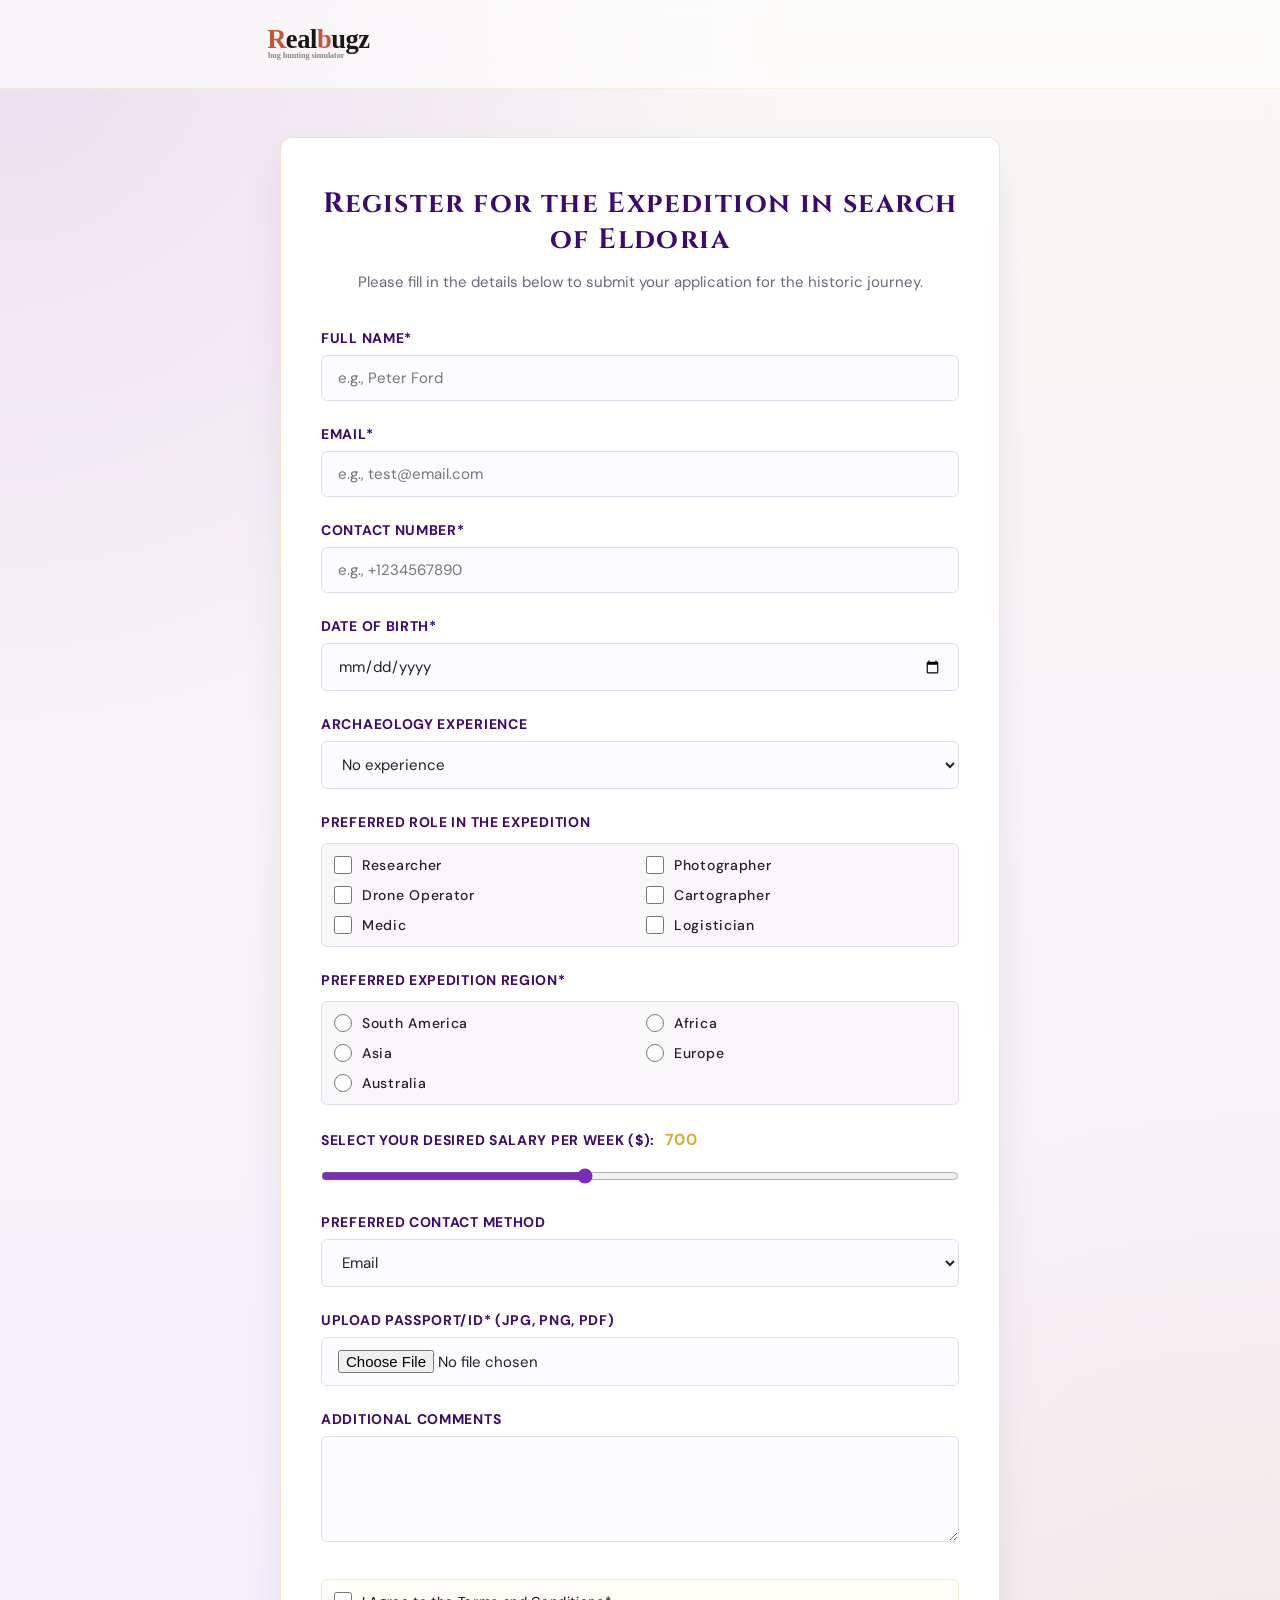
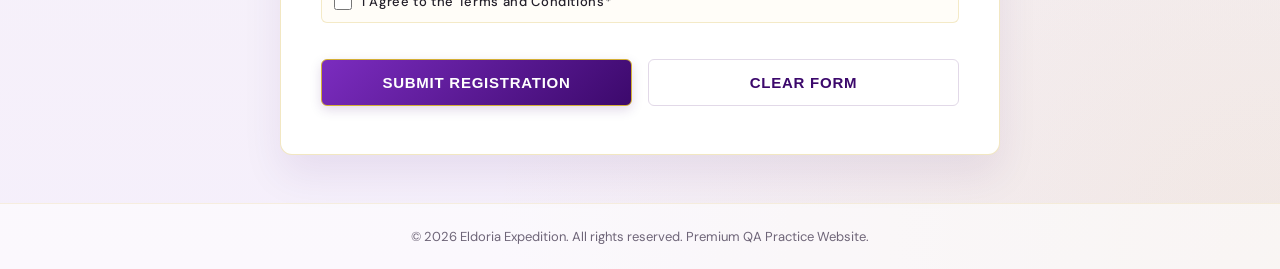
==== commit cce93fbf: "Clean up translation junk and apply luxury purple and gold theme" ====
--- a/index.html
+++ b/index.html
@@ -1,1848 +1,162 @@
 <!DOCTYPE html>
-<!-- saved from url=(0037)https://www.realbugz.com/en/task-form -->
-<html lang="en"><head><meta http-equiv="Content-Type" content="text/html; charset=UTF-8">
+<html lang="en">
+<head>
+    <meta charset="UTF-8">
+    <meta name="viewport" content="width=device-width, initial-scale=1.0">
+    <title>Expedition Registration Form | Gold & Purple Edition</title>
     
-
-    <!-- SEO -->
-    <meta name="description" content="Test the expedition registration form: validate input fields, discover UI bugs, and report key usability issues. A perfect QA training exercise.">
-
-    <!-- Open Graph / Facebook -->
-    <meta property="og:type" content="article">
-    <meta property="og:url" content="https://www.realbugz.com/en/task-form.html">
-    <meta property="og:title" content="Registration Form Testing Exercise | Find Validation Bugs | Realbugz">
-    <meta property="og:description" content="Test a real registration form for bugs. Practice validation testing, find UI errors, and improve your QA skills with hands-on form testing exercises.">
-    <meta property="og:image" content="https://www.realbugz.com/assets/images/og-preview.jpg">
-
-    <!-- Twitter -->
-    <meta property="twitter:card" content="summary_large_image">
-    <meta property="twitter:url" content="https://www.realbugz.com/en/task-form.html">
-    <meta property="twitter:title" content="Registration Form Testing Exercise">
-    <meta property="twitter:description" content="Find validation bugs in a real form. Free QA testing practice.">
-    <meta property="twitter:image" content="https://www.realbugz.com/assets/images/og-preview.jpg">
-
-    <meta name="author" content="Aladyshkin Pavel">
-    <meta name="viewport" content="width=device-width, initial-scale=1.0">
-    <title>Form Testing Exercise: Find Validation Bugs | Realbugz QA Practice</title>
-    <link rel="canonical" href="https://www.realbugz.com/en/task-form.html">
-    <link rel="alternate" hreflang="en" href="https://www.realbugz.com/en/task-form.html">
-    <link rel="alternate" hreflang="ru" href="https://www.realbugz.com/ru/task-form.html">
-    <link rel="alternate" hreflang="x-default" href="https://www.realbugz.com/en/task-form.html">
-    <link rel="icon" type="image/svg+xml" href="https://www.realbugz.com/assets/icons/favicon.svg">
-    <link rel="stylesheet" href="./Form Testing Exercise_ Find Validation Bugs _ Realbugz QA Practice_files/main.css" class="native-dark-class-original"></link>
-    <script src="./Form Testing Exercise_ Find Validation Bugs _ Realbugz QA Practice_files/components.js.download" defer=""></script>
-
-    <!-- Schema.org structured data for search engines -->
-    <script type="application/ld+json">
-    {
-    "@context": "https://schema.org",
-    "@type": "LearningResource",
-    "name": "Registration Form Testing Exercise | Find Validation Bugs",
-    "description": "Test the expedition registration form: validate input fields, discover UI bugs, and report key usability issues. A perfect QA training exercise.",
-    "educationalUse": "practice",
-    "audience": {
-        "@type": "EducationalAudience",
-        "educationalRole": "student"
-    },
-    "inLanguage": "en"
-    }
-    </script>
-<link type="text/css" rel="stylesheet" id="dark-mode-custom-link"><link type="text/css" rel="stylesheet" id="dark-mode-general-link"><link href="./Form Testing Exercise_ Find Validation Bugs _ Realbugz QA Practice_files/css" rel="stylesheet"></head>
-
+    <!-- Fonts -->
+    <link rel="preconnect" href="https://fonts.googleapis.com">
+    <link rel="preconnect" href="https://fonts.gstatic.com" crossorigin>
+    <link href="https://fonts.googleapis.com/css2?family=Cinzel:wght@500;700&family=DM+Sans:wght@400;500;700&display=swap" rel="stylesheet">
+    
+    <!-- Stylesheet -->
+    <link rel="stylesheet" href="./Form Testing Exercise_ Find Validation Bugs _ Realbugz QA Practice_files/main.css">
+</head>
 <body>
-    <div id="header-placeholder"><header>
-    <a href="https://www.realbugz.com/" class="logo-link" aria-label="Realbugz">
-        <img src="./Form Testing Exercise_ Find Validation Bugs _ Realbugz QA Practice_files/logo.svg" alt="Realbugz Logo" class="logo">
-    </a>
-    <div class="language-switcher" role="navigation" aria-label="Language / Язык">
-        <a class="lang-flag active" data-lang="en" href="https://www.realbugz.com/en/task-form" aria-label="English" title="English">
-            <img src="./Form Testing Exercise_ Find Validation Bugs _ Realbugz QA Practice_files/flag-gb.svg" alt="English" width="30" height="20">
-        </a>
-        <a class="lang-flag" data-lang="ru" href="https://www.realbugz.com/ru/task-form" aria-label="Русский" title="Русский">
-            <img src="./Form Testing Exercise_ Find Validation Bugs _ Realbugz QA Practice_files/flag-ru.svg" alt="Русский" width="30" height="20">
-        </a>
-    </div>
-</header>
-</div>
+    <header>
+        <div class="header-container">
+            <img src="./Form Testing Exercise_ Find Validation Bugs _ Realbugz QA Practice_files/logo.svg" alt="Realbugz Logo" class="logo">
+        </div>
+    </header>
 
     <main>
-        <div class="back-arrow" onclick="window.location.href=&#39;/en/requirements-for-form.html&#39;">
-            ◀ Back to the task description
-        </div>
-        <h1>Register for the expedition in search of Eldoria</h1>
-        <form id="expeditionForm" enctype="multipart/form-data">
-            <div class="form-group">
-                <label for="fullName">Full Name*</label>
-                <input type="text" id="fullName" name="fullName" placeholder="e.g., Peter Ford" required="" maxlength="100">
-            </div>
-
-            <div class="form-group">
-                <label for="email">Email*</label>
-                <input type="email" id="email" name="email" placeholder="e.g., test@email.com" required="">
-            </div>
-
-            <div class="form-group">
-                <label for="contactNumber">Contact Number*</label>
-                <input type="tel" id="contactNumber" name="contactNumber" pattern="^\+?[0-9](?:-?[0-9]){6,14}$" placeholder="e.g., +1234567890" required="">
-            </div>
-
-            <div class="form-group">
-                <label for="dob">Date of Birth*</label>
-                <input type="date" id="dob" name="dob" required="">
-            </div>
-
-            <div class="form-group">
-                <label for="experience">Archaeology Experience</label>
-                <select id="experience" name="experience">
-                    <option>No experience</option>
-                    <option>Amateur (up to 1 year)</option>
-                    <option>Intermediate (1–5 years)</option>
-                    <option>Professional (more than 5 years)</option>
-                </select>
-            </div>
-
-            <div class="form-group">
-                <label>Preferred Role in the Expedition</label><br>
-                <input type="checkbox" id="researcher" name="role" value="Researcher">
-                <label for="researcher">Researcher</label><br>
-
-                <input type="checkbox" id="photographer" name="role" value="Photographer">
-                <label for="photographer">Photographer</label><br>
-
-                <input type="checkbox" id="drone" name="role" value="Drone Operator">
-                <label for="drone">Drone Operator</label><br>
-
-                <input type="checkbox" id="cartographer" name="role" value="Cartographer">
-                <label for="cartographer">Cartographer</label><br>
-
-                <input type="checkbox" id="medic" name="role" value="Medic">
-                <label for="medic">Medic</label><br>
-
-                <input type="checkbox" id="logistician" name="role" value="Logistician">
-                <label for="logistician">Logistician</label><br>
-            </div>
-
-            <div class="form-group">
-                <label>Preferred Expedition Region</label><br>
-                <input type="radio" name="region" id="southAmerica" value="South America" required="">
-                <label for="southAmerica">South America</label><br>
-
-                <input type="radio" name="region" id="africa" value="Africa">
-                <label for="africa">Africa</label><br>
-
-                <input type="radio" name="region" id="asia" value="Asia">
-                <label for="asia">Asia</label><br>
-
-                <input type="radio" name="region" id="europe" value="Europe">
-                <label for="europe">Europe</label><br>
-
-                <input type="radio" name="region" id="australia" value="Australia">
-                <label for="australia">Australia</label><br>
-            </div>
-
-            <!-- Ползунок -->
-            <div class="form-group">
-                <label for="range">Select your desired salary per week ($): <span id="rangeValue">700</span></label><br>
-                <input type="range" id="range" name="range" min="0" max="1700" value="700">
-            </div>
-
-            <div class="form-group">
-                <label for="contactMethod">Preferred Contact Method</label>
-                <select id="contactMethod" name="contactMethod">
-                    <option>Email</option>
-                    <option>Phone</option>
-                    <option>WhatsApp</option>
-                    <option>Telegram</option>
-                </select>
-            </div>
-
-            <div class="form-group">
-                <label for="passport">Upload Passport/ID* (JPG, PNG, PDF)</label>
-                <input type="file" id="passport" name="passport" accept=".jpg, .jpeg, .png, .pdf" required="">
-            </div>
-
-            <div class="form-group">
-                <label for="comments">Additional Comments</label>
-                <textarea id="comments" name="comments" rows="4" maxlength="500"></textarea>
-            </div>
-
-            <div class="form-group">
-                <input type="checkbox" id="terms" required="">
-                <label for="terms">I Agree to Terms and Conditions*</label>
-            </div>
-
-            <button type="submit">Submit Registration</button>
-            <button type="reset">Clear Form</button>
-        </form>
-
-    </main>
-
-    <div id="footer-placeholder"><footer class="footer-links">
-    <a href="mailto:realbugzhunt@gmail.com?subject=Found%20realbugz.com%20on%20internet">realbugzhunt@gmail.com</a>
-    <a class="footer-thanks" href="https://www.realbugz.com/en/thank-you.html" data-en="Support author" data-ru="Поддержать автора" data-href-en="/en/thank-you.html" data-href-ru="/ru/thank-you.html">Support author</a>
-    <a href="https://stepik.org/a/187739" target="_blank" data-en="Course on Stepik" data-ru="Курс на Stepik">Course on Stepik</a>
-    <a class="footer-sister" href="https://eng.realbugz.com/" target="_blank" rel="noopener" aria-label="English grammar course">
-        <img src="./Form Testing Exercise_ Find Validation Bugs _ Realbugz QA Practice_files/egc-footer.svg" alt="English grammar course" class="footer-sister-logo">
-    </a>
-</footer>
-</div>
-    <!-- Подключение внешнего JS -->
-    <script src="./Form Testing Exercise_ Find Validation Bugs _ Realbugz QA Practice_files/main.js.download"></script>
-<script type="module" src="./Form Testing Exercise_ Find Validation Bugs _ Realbugz QA Practice_files/v4513226cdae34746b4dedf0b4dfa099e1781791509496" integrity="sha512-ZE9pZaUXND66v380QUtch/5sE9tPFh2zg45pR2PB0CVkCtOREv2AJKkSidISWkysEuQ0EH8faUU5du78bx87UQ==" data-cf-beacon="{&quot;version&quot;:&quot;2024.11.0&quot;,&quot;token&quot;:&quot;dc3701fed9464adfaa40466ed1b406a6&quot;,&quot;r&quot;:1}" crossorigin="anonymous"></script>
-
-
-
-
-          <canvas id="ocrext-canOrig" class="ocrext-element" width="480" height="320" style="display: none;"></canvas>
-        <div id="bro-container" style="left: 464px; top: 435px;">
-                                    </div>
-                           </div>
-        
-                     <path d="M 18.604 16.111 c 0.018 0.276 0.048 0.531 0.092 0.758 c -0.583 0.106 -0.606 -0.469 -0.092 -0.758 Z m -4.354 0.16 h 0.996 l -0.498 -1.43 l -0.498 1.43 Z m 2.75 -6.105 c 3.697 0 7 2.465 7 5.837 c 0 1.196 -0.432 2.37 -1.193 3.281 c -0.033 1.068 0.596 2.6 1.162 3.715 c -1.518 -0.274 -3.676 -0.88 -4.654 -1.48 c -5.387 1.313 -9.315 -1.984 -9.315 -5.516 c 0 -3.39 3.326 -5.837 7 -5.837 Z m -0.437 7.584 l -1.44 -3.792 h -0.76 l -1.447 3.792 h 0.812 l 0.312 -0.875 h 1.422 l 0.313 0.875 h 0.788 Z m 3.988 -2.296 l 0.079 -0.353 l -0.642 -0.125 l -0.064 0.292 c -0.215 -0.032 -0.445 -0.036 -0.679 -0.012 l 0.028 -0.458 h 0.717 v -0.608 h -0.631 l 0.084 -0.335 l -0.627 -0.188 c -0.046 0.154 -0.084 0.304 -0.123 0.523 h -0.715 v 0.608 h 0.638 c -0.018 0.196 -0.026 0.399 -0.03 0.605 c -0.704 0.259 -1.002 0.751 -1.002 1.198 c 0 0.528 0.416 0.992 1.074 0.932 c 0.817 -0.074 1.362 -0.691 1.682 -1.45 c 0.332 0.19 0.471 0.511 0.346 0.807 c -0.115 0.275 -0.455 0.536 -1.104 0.523 v 0.654 c 0.721 0.011 1.429 -0.262 1.707 -0.923 c 0.27 -0.647 -0.041 -1.352 -0.738 -1.69 Z m -1.25 1.073 c 0.17 -0.177 0.305 -0.401 0.407 -0.626 c -0.147 -0.013 -0.306 -0.009 -0.462 0.012 c 0.011 0.22 0.028 0.425 0.055 0.614 Z m -10.492 2.703 c -1.887 -0.271 -3.571 -1.165 -4.827 -2.478 c -0.182 -0.189 -0.315 -0.636 -0.019 -0.819 l 0.302 -0.078 c 0.235 -0.199 -0.221 -1.009 -0.04 -1.14 c 0.561 -0.401 0.295 -0.893 -0.051 -1.299 c -0.146 -0.172 -0.948 -1 -1.038 -0.853 c 0.067 -0.226 -0.146 -0.772 -0.274 -0.987 c -0.217 -0.362 -0.502 -0.585 -0.617 -0.982 c -0.046 -0.158 -0.046 -0.64 -0.139 -0.751 c -0.038 -0.045 -0.327 -0.167 -0.317 -0.233 c 0.278 -1.655 1.044 -3.143 2.149 -4.318 l 0.746 -0.301 c 0.468 -0.703 0.495 -0.158 0.916 -0.341 c 0.141 0 0.301 -0.578 0.452 -0.667 c 0.261 -0.169 0.062 -0.169 0.013 -0.245 c -0.104 -0.168 2.191 -1.003 2.229 -0.853 c 0.032 0.127 -1.135 0.734 -1.007 0.716 c -0.296 0.039 -0.352 0.571 -0.297 0.568 c 0.147 -0.005 1.074 -0.704 1.506 -0.555 c 0.423 0.146 1.183 -0.336 1.48 -0.582 c 0.149 -0.125 0.286 -0.344 0.483 -0.344 c 0.909 0 2.268 0.374 2.579 0.56 c 0.474 0.283 -0.204 0.263 -0.277 0.447 c -0.058 0.142 -0.19 0.335 -0.249 0.412 c -0.102 0.133 -0.399 0.077 -0.341 -0.082 c 0.059 -0.167 0.348 -0.231 -0.086 -0.271 c -0.445 -0.041 -0.568 -0.341 -1.014 0.034 c -0.134 0.113 -0.234 0.286 -0.321 0.433 c -0.123 0.21 -0.42 0.201 -0.544 0.396 c -0.12 0.192 0.07 0.512 0.304 0.371 c 0.062 -0.038 0.765 0.645 0.674 0.095 c -0.059 -0.364 0.196 -0.612 0.201 -0.887 c 0.003 -0.184 0.28 -0.066 0.206 0.03 c -0.097 0.121 -0.203 0.534 0.051 0.554 c 0.096 0.008 0.339 -0.158 0.425 -0.084 c -0.096 -0.002 -0.315 0.383 -0.3 0.376 c -0.108 0.048 -0.233 -0.021 -0.15 0.21 c 0.074 0.228 -0.408 0.201 -0.495 0.247 c -0.037 0.02 -0.417 -0.114 -0.408 -0.028 c -0.131 -0.109 0.037 -0.379 -0.072 -0.422 c -0.11 0.168 -0.058 0.512 -0.294 0.512 c -0.202 0 -0.482 0.229 -0.604 0.369 c -0.087 0.097 -0.609 0.308 -0.666 0.302 c 0.299 0.031 0.286 0.25 0.261 0.437 c -0.06 0.433 -0.995 0.032 -0.956 0.196 c 0.038 0.158 -0.107 0.586 -0.139 0.724 c -0.029 0.125 0.402 0.205 0.378 0.267 c 0.002 -0.007 0.583 -0.199 0.64 -0.25 l 0.131 -0.293 c 0.11 -0.073 0.226 -0.133 0.35 -0.179 l 0.149 -0.258 c 0.05 -0.02 0.645 -0.112 0.686 -0.092 c 0.149 0.068 0.428 0.353 0.532 0.483 c 0.036 0.047 0.227 0.117 0.227 0.188 c 0.069 0.107 -0.051 0.148 -0.006 0.223 c 0.104 0.193 0.132 -0.401 0.087 -0.29 c 0 -0.189 0.142 0.071 0.174 0.049 l -0.657 -0.654 c -0.204 -0.342 0.543 0.183 0.64 0.247 c 0.096 0.063 0.285 0.629 0.537 0.501 c 0.158 -0.08 -0.004 -0.139 0.106 -0.229 l 0.449 -0.09 c -0.357 0.261 0.279 0.602 0.182 0.556 c 0.16 0.074 0.254 -0.058 0.354 -0.021 c 0.057 0.022 0.663 0.015 0.566 -0.082 c 0.151 0.076 0.082 0.748 -0.044 0.851 c -0.204 0.169 -1.182 0.1 -1.399 -0.057 c -0.361 -0.262 -0.297 0.279 -0.473 0.352 c -0.344 0.142 -0.857 -0.463 -1.218 -0.482 c 0.176 0.026 0.015 -0.445 0.015 -0.478 c -0.139 -0.171 -1.02 0.019 -1.252 0.05 c -0.434 0.058 -0.89 0.052 -1.223 0.324 c -0.234 0.189 -0.237 0.5 -0.477 0.651 c -0.156 0.095 -0.325 0.064 -0.456 0.189 c -0.234 0.222 -0.504 0.552 -0.637 0.845 c -0.054 0.123 0.072 0.416 0.041 0.574 c -0.307 0.967 0.076 2.308 1.248 2.456 c 0.25 0.032 0.506 0.144 0.759 0.117 c 1.332 -2.88 4.568 -4.92 8.347 -4.92 c 0.932 0 1.831 0.124 2.678 0.354 c -1.105 -4.322 -5.012 -7.521 -9.678 -7.521 c -5.523 0 -10 4.477 -10 10 s 4.477 10 10 10 l 0.074 -0.004 c -0.509 -0.533 -0.931 -1.128 -1.265 -1.766 Z m 4.778 -13.035 c 0.068 -0.008 -0.089 0.138 -0.089 0.138 c 0.027 0.212 0.183 0.327 0.479 0.435 c 0.36 0.129 0.03 0.375 -0.176 0.317 c -0.114 -0.032 -0.704 -0.21 -0.725 0.021 c 0 0.138 -0.56 0.001 -0.473 -0.145 c 0.061 -0.098 0.041 -0.319 0.152 -0.464 c 0.16 -0.21 0.313 -0.096 0.318 0.026 c 0.002 0.327 0.332 -0.306 0.514 -0.328 Z m -4.532 -0.292 c 0.08 0.113 0.688 -0.163 0.591 -0.146 c 0.187 -0.094 0.024 -0.104 -0.082 -0.159 c -0.035 -0.179 -0.065 -0.456 -0.177 -0.566 l 0.074 -0.085 c -0.173 -0.249 -0.301 0.302 -0.301 0.302 l 0.09 -0.026 l -0.042 0.113 c 0.071 0.129 0.019 0.207 0.007 0.277 l -0.124 0.077 c -0.045 0.055 0.215 0.062 0.217 0.071 c 0.009 0.028 -0.313 0.074 -0.253 0.142 Z m -0.396 -0.286 c -0.069 0.071 0.002 0.116 0.073 0.085 c 0.104 -0.045 0.244 -0.044 0.26 -0.183 l 0.066 -0.084 c 0.029 -0.043 -0.057 -0.114 -0.092 -0.121 l -0.124 0.086 l -0.061 0.016 l -0.056 0.072 l 0.006 0.04 l -0.072 0.089 Z m 2.634 2.107 c -0.055 0 -0.369 0.029 -0.34 0.084 c 0.178 0.293 0.403 -0.076 0.34 -0.084 Z" );="" fill="#FCFCFCFF"></path>
-                    </svg>
-                    </div>
-
-                    <mask id="path-1-inside-1" fill="white">
-                    <path fill-rule="evenodd" clip-rule="evenodd" d="M7.81799 22.1428C7.43217 21.7099 7.54012 21.0491 8.00939 20.7084C8.47867 20.3677 9.13088 20.4775 9.5274 20.9006C10.6695 22.1194 12.1554 22.9762 13.7997 23.3489C15.7872 23.7994 17.8707 23.5121 19.662 22.5403C21.4534 21.5686 22.8303 19.9788 23.5364 18.0671C24.2425 16.1555 24.2295 14.0523 23.4999 12.1494C22.7703 10.2466 21.3739 8.67391 19.5707 7.72435C17.7675 6.77478 15.6807 6.51312 13.6989 6.9881C11.7171 7.46309 9.97557 8.64233 8.79877 10.3061C8.21701 11.1286 7.79288 12.0418 7.53834 12.9999H8.87221C9.40299 12.9999 9.67236 13.6384 9.30196 14.0186L6.8271 16.5588C6.59159 16.8005 6.20311 16.8005 5.96759 16.5588L3.49273 14.0186C3.12233 13.6384 3.39171 12.9999 3.92249 12.9999H5.38062C5.67321 11.606 6.24866 10.2749 7.08428 9.09347C8.55529 7.01373 10.7322 5.53967 13.2094 4.94594C15.6866 4.35221 18.2952 4.67929 20.5492 5.86624C22.8032 7.0532 24.5487 9.01908 25.4607 11.3976C26.3727 13.7762 26.3889 16.4051 25.5063 18.7947C24.6237 21.1843 22.9025 23.1716 20.6634 24.3862C18.4242 25.6009 15.8199 25.9601 13.3355 25.397C11.1939 24.9115 9.26745 23.7692 7.81799 22.1428ZM14 10.9999C14 10.4476 14.4477 9.99991 15 9.99991C15.5523 9.99991 16 10.4476 16 10.9999V15.5773L18.464 16.9999C18.9423 17.2761 19.1062 17.8876 18.8301 18.3659C18.5539 18.8442 17.9423 19.0081 17.464 18.732L14.5063 17.0243C14.1734 16.8321 13.9928 16.4774 14.0069 16.1182C14.0023 16.0794 14 16.0399 14 15.9999V10.9999Z"></path>
-                    </mask>
-                    <path fill-rule="evenodd" clip-rule="evenodd" d="M7.81799 22.1428C7.43217 21.7099 7.54012 21.0491 8.00939 20.7084C8.47867 20.3677 9.13088 20.4775 9.5274 20.9006C10.6695 22.1194 12.1554 22.9762 13.7997 23.3489C15.7872 23.7994 17.8707 23.5121 19.662 22.5403C21.4534 21.5686 22.8303 19.9788 23.5364 18.0671C24.2425 16.1555 24.2295 14.0523 23.4999 12.1494C22.7703 10.2466 21.3739 8.67391 19.5707 7.72435C17.7675 6.77478 15.6807 6.51312 13.6989 6.9881C11.7171 7.46309 9.97557 8.64233 8.79877 10.3061C8.21701 11.1286 7.79288 12.0418 7.53834 12.9999H8.87221C9.40299 12.9999 9.67236 13.6384 9.30196 14.0186L6.8271 16.5588C6.59159 16.8005 6.20311 16.8005 5.96759 16.5588L3.49273 14.0186C3.12233 13.6384 3.39171 12.9999 3.92249 12.9999H5.38062C5.67321 11.606 6.24866 10.2749 7.08428 9.09347C8.55529 7.01373 10.7322 5.53967 13.2094 4.94594C15.6866 4.35221 18.2952 4.67929 20.5492 5.86624C22.8032 7.0532 24.5487 9.01908 25.4607 11.3976C26.3727 13.7762 26.3889 16.4051 25.5063 18.7947C24.6237 21.1843 22.9025 23.1716 20.6634 24.3862C18.4242 25.6009 15.8199 25.9601 13.3355 25.397C11.1939 24.9115 9.26745 23.7692 7.81799 22.1428ZM14 10.9999C14 10.4476 14.4477 9.99991 15 9.99991C15.5523 9.99991 16 10.4476 16 10.9999V15.5773L18.464 16.9999C18.9423 17.2761 19.1062 17.8876 18.8301 18.3659C18.5539 18.8442 17.9423 19.0081 17.464 18.732L14.5063 17.0243C14.1734 16.8321 13.9928 16.4774 14.0069 16.1182C14.0023 16.0794 14 16.0399 14 15.9999V10.9999Z" fill="#FCFCFCFF"></path>
-                    <path d="M7.81799 22.1428L8.56455 21.4775H8.56455L7.81799 22.1428ZM9.5274 20.9006L8.79772 21.5844H8.79772L9.5274 20.9006ZM13.7997 23.3489L14.0208 22.3737L13.7997 23.3489ZM19.662 22.5403L20.1389 23.4193L19.662 22.5403ZM23.5364 18.0671L24.4745 18.4136V18.4136L23.5364 18.0671ZM23.4999 12.1494L24.4337 11.7914V11.7914L23.4999 12.1494ZM19.5707 7.72435L19.1048 8.60916V8.60916L19.5707 7.72435ZM13.6989 6.9881L13.4658 6.01564L13.6989 6.9881ZM8.79877 10.3061L7.98235 9.72867H7.98235L8.79877 10.3061ZM7.53834 12.9999L6.57187 12.7431L6.23798 13.9999H7.53834V12.9999ZM9.30196 14.0186L8.58571 13.3208H8.58571L9.30196 14.0186ZM6.8271 16.5588L7.54336 17.2566H7.54336L6.8271 16.5588ZM5.96759 16.5588L5.25133 17.2566H5.25134L5.96759 16.5588ZM3.49273 14.0186L2.77647 14.7164H2.77647L3.49273 14.0186ZM5.38062 12.9999V13.9999H6.19251L6.3593 13.2053L5.38062 12.9999ZM7.08428 9.09347L6.26786 8.51601V8.51602L7.08428 9.09347ZM13.2094 4.94594L13.4425 5.9184L13.2094 4.94594ZM20.5492 5.86624L21.0152 4.98143V4.98143L20.5492 5.86624ZM25.4607 11.3976L26.3945 11.0396V11.0396L25.4607 11.3976ZM25.5063 18.7947L26.4444 19.1412V19.1412L25.5063 18.7947ZM13.3355 25.397L13.5566 24.4217L13.5566 24.4217L13.3355 25.397ZM16 15.5773H15V16.1546L15.5 16.4433L16 15.5773ZM18.464 16.9999L17.964 17.8659L18.464 16.9999ZM18.8301 18.3659L17.964 17.8659V17.8659L18.8301 18.3659ZM17.464 18.732L16.964 19.598L16.964 19.598L17.464 18.732ZM14.5063 17.0243L15.0063 16.1583L15.0063 16.1583L14.5063 17.0243ZM14.0069 16.1182L15.0062 16.1574L15.0092 16.0791L15 16.0012L14.0069 16.1182ZM7.42192 19.8992C6.53003 20.5467 6.24708 21.8831 7.07144 22.8081L8.56455 21.4775C8.56628 21.4794 8.56937 21.4834 8.57263 21.4893C8.57585 21.4952 8.57846 21.5015 8.58029 21.5079C8.58398 21.5208 8.5834 21.5295 8.58298 21.5325C8.58238 21.5366 8.5827 21.5279 8.59687 21.5177L7.42192 19.8992ZM10.2571 20.2168C9.56976 19.4834 8.35983 19.2183 7.42192 19.8992L8.59687 21.5177C8.60365 21.5127 8.61897 21.5031 8.65789 21.5085C8.70174 21.5146 8.75527 21.5391 8.79772 21.5844L10.2571 20.2168ZM14.0208 22.3737C12.5722 22.0453 11.2632 21.2905 10.2571 20.2168L8.79772 21.5844C10.0758 22.9482 11.7385 23.9071 13.5787 24.3242L14.0208 22.3737ZM19.1852 21.6613C17.6072 22.5174 15.7717 22.7706 14.0208 22.3737L13.5787 24.3242C15.8028 24.8283 18.1343 24.5067 20.1389 23.4193L19.1852 21.6613ZM22.5984 17.7207C21.9763 19.4048 20.7633 20.8053 19.1852 21.6613L20.1389 23.4193C22.1434 22.3319 23.6843 20.5529 24.4745 18.4136L22.5984 17.7207ZM22.5662 12.5075C23.209 14.1838 23.2204 16.0366 22.5984 17.7207L24.4745 18.4136C25.2646 16.2743 25.2501 13.9208 24.4337 11.7914L22.5662 12.5075ZM19.1048 8.60916C20.6933 9.44568 21.9235 10.8312 22.5662 12.5075L24.4337 11.7914C23.6172 9.66208 22.0545 7.90214 20.0367 6.83954L19.1048 8.60916ZM13.932 7.96056C15.6778 7.54212 17.5163 7.77263 19.1048 8.60916L20.0367 6.83954C18.0188 5.77693 15.6835 5.48411 13.4658 6.01564L13.932 7.96056ZM9.61519 10.8836C10.6519 9.41786 12.1861 8.379 13.932 7.96056L13.4658 6.01564C11.2481 6.54718 9.29925 7.86681 7.98235 9.72867L9.61519 10.8836ZM8.50481 13.2567C8.72905 12.4126 9.10268 11.6082 9.61519 10.8836L7.98235 9.72867C7.33133 10.6491 6.8567 11.671 6.57187 12.7431L8.50481 13.2567ZM8.87221 11.9999H7.53834V13.9999H8.87221V11.9999ZM10.0182 14.7164C11.006 13.7026 10.2876 11.9999 8.87221 11.9999V13.9999C8.51835 13.9999 8.33877 13.5742 8.58571 13.3208L10.0182 14.7164ZM7.54336 17.2566L10.0182 14.7164L8.58571 13.3208L6.11084 15.861L7.54336 17.2566ZM5.25134 17.2566C5.87937 17.9013 6.91532 17.9013 7.54336 17.2566L6.11085 15.861C6.26785 15.6998 6.52684 15.6998 6.68385 15.861L5.25134 17.2566ZM2.77647 14.7164L5.25133 17.2566L6.68385 15.861L4.20899 13.3208L2.77647 14.7164ZM3.92249 11.9999C2.50707 11.9999 1.78874 13.7026 2.77647 14.7164L4.20899 13.3208C4.45592 13.5742 4.27634 13.9999 3.92249 13.9999V11.9999ZM5.38062 11.9999H3.92249V13.9999H5.38062V11.9999ZM6.26786 8.51602C5.35265 9.80996 4.72239 11.2679 4.40195 12.7945L6.3593 13.2053C6.62403 11.9441 7.14467 10.7398 7.90071 9.67093L6.26786 8.51602ZM12.9763 3.97348C10.2632 4.62376 7.87896 6.2382 6.26786 8.51601L7.90071 9.67093C9.23161 7.78925 11.2012 6.45559 13.4425 5.9184L12.9763 3.97348ZM21.0152 4.98143C18.5465 3.68143 15.6895 3.3232 12.9763 3.97348L13.4425 5.9184C15.6838 5.38121 18.044 5.67714 20.0833 6.75105L21.0152 4.98143ZM26.3945 11.0396C25.3956 8.43454 23.4838 6.28143 21.0152 4.98143L20.0833 6.75105C22.1225 7.82497 23.7019 9.60362 24.527 11.7556L26.3945 11.0396ZM26.4444 19.1412C27.4111 16.524 27.3933 13.6447 26.3945 11.0396L24.527 11.7556C25.3522 13.9076 25.3668 16.2862 24.5683 18.4483L26.4444 19.1412ZM21.1402 25.2652C23.5926 23.9349 25.4777 21.7584 26.4444 19.1412L24.5683 18.4483C23.7697 20.6103 22.2124 22.4083 20.1866 23.5072L21.1402 25.2652ZM13.1144 26.3722C15.8354 26.989 18.6878 26.5956 21.1402 25.2652L20.1866 23.5072C18.1607 24.6062 15.8043 24.9312 13.5566 24.4217L13.1144 26.3722ZM7.07144 22.8081C8.65895 24.5895 10.7689 25.8405 13.1144 26.3722L13.5566 24.4217C11.619 23.9825 9.87596 22.949 8.56455 21.4775L7.07144 22.8081ZM15 8.99991C13.8954 8.99991 13 9.89534 13 10.9999H15V8.99991ZM17 10.9999C17 9.89534 16.1046 8.99991 15 8.99991V10.9999H17ZM17 15.5773V10.9999H15V15.5773H17ZM15.5 16.4433L17.964 17.8659L18.964 16.1339L16.5 14.7113L15.5 16.4433ZM17.964 17.8659L19.6961 18.8659C20.2484 17.9094 19.9206 16.6862 18.964 16.1339L17.964 17.8659ZM17.964 17.8659L17.964 17.8659L16.964 19.598C17.9206 20.1503 19.1438 19.8225 19.6961 18.8659L17.964 17.8659ZM17.964 17.8659L15.0063 16.1583L14.0063 17.8903L16.964 19.598L17.964 17.8659ZM15.0063 16.1583L15.0062 16.1574L13.0077 16.0791C12.9796 16.7945 13.3393 17.5052 14.0063 17.8903L15.0063 16.1583ZM13 15.9999C13 16.0792 13.0047 16.1578 13.0138 16.2353L15 16.0012C15 16.0011 15 16.0007 15 15.9999H13ZM13 10.9999V15.9999H15V10.9999H13Z" fill="#FCFCFCFF" mask="url(#path-1-inside-1)"></path>
-                    </svg>
-
-                </div>
-                        <path d="M23 5v13.883l-1 .117v-16c-3.895.119-7.505.762-10.002 2.316-2.496-1.554-6.102-2.197-9.998-2.316v16l-1-.117v-13.883h-1v15h9.057c1.479 0 1.641 1 2.941 1 1.304 0 1.461-1 2.942-1h9.06v-15h-1zm-12 13.645c-1.946-.772-4.137-1.269-7-1.484v-12.051c2.352.197 4.996.675 7 1.922v11.613zm9-1.484c-2.863.215-5.054.712-7 1.484v-11.613c2.004-1.247 4.648-1.725 7-1.922v12.051z" fill="#FCFCFCFF"></path>
-                        <path d="m32.008 471.199c-.441 22.436 18.344 40.801 40.784 40.801h391.208c8.837 0 16-7.163 16-16v-59c0-2.761-2.239-5-5-5h-403c-21.795 0-39.565 17.471-39.992 39.199z" fill="#FCFCFCFF"></path>
-                        <path d="m96 395.04v-390.08c0-2.739-2.221-4.96-4.96-4.96h-3.04c-30.928 0-56 25.072-56 56v347.445c0 3.737 3.953 6.082 7.28 4.38 10.006-5.118 21.152-7.825 32.72-7.825h19.04c2.739 0 4.96-2.221 4.96-4.96z" fill="#FCFCFCFF"></path>
-                        <path d="m464 0h-331.04c-2.739 0-4.96 2.221-4.96 4.96v390.08c0 2.739 2.221 4.96 4.96 4.96h342.04c2.761 0 5-2.239 5-5v-379c0-8.837-7.163-16-16-16zm-176 120h-61.69c3.03 10.47 8.78 19.73 15.39 27.6 3.8-3.82 7-7.71 9.16-11.51 4.37-7.68 14.14-10.37 21.82-6s10.36 14.14 6 21.82c-3.41 5.99-8.05 11.76-13.28 17.17 7.8 5.54 13.62 8.54 13.79 8.63 7.87 3.98 11.05 13.59 7.09 21.47-3.963 7.884-13.553 11.073-21.44 7.13-1.12-.57-11.81-6.02-24.67-16.1-12.52 8.84-23.39 14.71-25.69 15.93-7.814 4.137-17.494 1.146-21.62-6.66-4.13-7.81-1.15-17.49 6.66-21.62 3.86-2.05 10.15-5.71 17.11-10.33-10.64-12.81-19.78-28.71-23.19-47.53h-1.44c-8.84 0-16-7.16-16-16s7.16-16 16-16h32v-8c0-8.84 7.16-16 16-16s16 7.16 16 16v8h32c8.84 0 16 7.16 16 16s-7.16 16-16 16zm133.06 151.18c-8.287 2.763-17.411-1.658-20.24-10.12l-4.35-13.06h-40.94l-4.35 13.06c-2.8 8.38-11.86 12.92-20.24 10.12s-12.91-11.86-10.12-20.24c18.165-54.497 7.313-21.928 29.47-88.41 3.7-11.08 14.03-18.53 25.71-18.53s22.01 7.45 25.71 18.53c18.146 54.447 12.497 37.49 29.47 88.41 2.79 8.38-1.74 17.44-10.12 20.24z" fill="#FCFCFCFF"></path>
-                        <path d="m366.2 216h19.6l-9.8-29.4z" fill="#FCFCFCFF"></path>
-                </svg>
-                </div>
-                        <mask id="mask0" mask-type="alpha" maskUnits="userSpaceOnUse" x="0" y="0" width="30" height="26">
-                        <rect width="30" height="26" fill="#FCFCFCFF"></rect>
-                        </mask>
-                        <g mask="url(#mask0)">
-                        <path d="M14.0469 5.00105C14.3422 4.0713 15.6578 4.07131 15.9531 5.00106L17.4288 9.64786C17.5615 10.0654 17.9505 10.3481 18.3886 10.3451L23.264 10.3127C24.2395 10.3062 24.646 11.5575 23.853 12.1256L19.8897 14.9651C19.5335 15.2202 19.3849 15.6775 19.5231 16.0933L21.0605 20.7201C21.3681 21.6458 20.3038 22.4191 19.5184 21.8405L15.5932 18.9486C15.2404 18.6887 14.7596 18.6887 14.4068 18.9486L10.4816 21.8405C9.69625 22.4191 8.63188 21.6458 8.93949 20.7201L10.4769 16.0933C10.6151 15.6775 10.4665 15.2202 10.1103 14.9651L6.14698 12.1256C5.35398 11.5575 5.76053 10.3062 6.73602 10.3127L11.6114 10.3451C12.0495 10.3481 12.4385 10.0654 12.5712 9.64786L14.0469 5.00105Z" fill="#FCFCFCFF" stroke="#FCFCFCFF"></path>
-                        </g>
-                    </svg>
-                </div>
-                    <mask id="mask0" mask-type="alpha" maskUnits="userSpaceOnUse" x="0" y="0" width="32" height="32">
-                    <rect width="32" height="32" fill="#FCFCFCFF"></rect>
-                    </mask>
-                    <g mask="url(#mask0)">
-                    <path fill-rule="evenodd" clip-rule="evenodd" d="M18.621,12.397l-0.546-1.295c0,0,1.267-2.859,1.157-2.969l-1.678-1.639c-0.117-0.113-2.978,1.191-2.978,1.191l-1.32-0.533
-                    c0,0-1.169-2.898-1.327-2.898h-2.37c-0.164,0-1.242,2.906-1.242,2.906L6.998,7.695c0,0-2.922-1.242-3.034-1.135L2.287,8.203
-                    c-0.116,0.115,1.219,2.916,1.219,2.916l-0.544,1.295c0,0-2.962,1.139-2.962,1.295v2.322c0,0.16,2.969,1.217,2.969,1.217
-                    l0.545,1.291c0,0-1.268,2.861-1.157,2.971l1.679,1.641c0.113,0.111,2.976-1.195,2.976-1.195l1.321,0.537
-                    c0,0,1.166,2.896,1.326,2.896h2.37c0.163,0,1.244-2.906,1.244-2.906l1.32-0.535c0,0,2.918,1.242,3.031,1.135l1.678-1.643
-                    c0.115-0.111-1.221-2.914-1.221-2.914l0.546-1.295c0,0,2.963-1.143,2.963-1.299v-2.32C21.591,13.453,18.621,12.397,18.621,12.397z
-                    M10.795,18.207c-1.905,0-3.459-1.52-3.459-3.387c0-1.865,1.554-3.385,3.459-3.385c1.908,0,3.459,1.52,3.459,3.385
-                    C14.254,16.688,12.703,18.207,10.795,18.207z" fill="#FCFCFCFF"></path>
-                    <path fill-rule="evenodd" clip-rule="evenodd" d="M28.538,9.693l0.014-0.676c0,0,1.118-1.006,1.091-1.076l-0.414-1.048c-0.031-0.072-1.544-0.062-1.544-0.062l-0.474-0.492
-                    c0,0,0.058-1.502-0.013-1.533l-1.041-0.467c-0.074-0.033-1.117,1.035-1.117,1.035l-0.684-0.027c0,0-1.039-1.119-1.109-1.092
-                    l-1.061,0.393c-0.071,0.025-0.036,1.518-0.036,1.518l-0.495,0.463c0,0-1.523-0.082-1.554-0.014l-0.457,1.02
-                    c-0.032,0.072,1.065,1.119,1.065,1.119l-0.014,0.672c0,0-1.117,1.008-1.09,1.078l0.415,1.049c0.03,0.07,1.543,0.059,1.543,0.059
-                    l0.473,0.494c0,0-0.055,1.502,0.016,1.533l1.041,0.465c0.072,0.033,1.116-1.029,1.116-1.029l0.685,0.023
-                    c0,0,1.037,1.119,1.109,1.094l1.058-0.393c0.073-0.025,0.038-1.52,0.038-1.52l0.494-0.459c0,0,1.523,0.078,1.555,0.01l0.457-1.02
-                    C29.634,10.74,28.538,9.693,28.538,9.693z M26.145,9.9c-0.367,0.82-1.347,1.184-2.187,0.809c-0.836-0.373-1.22-1.346-0.853-2.168
-                    c0.365-0.818,1.348-1.18,2.184-0.807C26.126,8.111,26.51,9.082,26.145,9.9z" fill="#FCFCFCFF"></path>
-                    </g></svg>
-                </div>
-            </div>
-
-        </div>
-                </div>
-            </div>
-    
-        
-
-                        </div>
-                    </div>
-                    </div>
-
-                        </div>
-                    </div>
-                      </div>
+        <div class="form-card">
+            <h1>Register for the Expedition in search of Eldoria</h1>
+            <p class="subtitle">Please fill in the details below to submit your application for the historic journey.</p>
+            
+            <form id="expeditionForm" enctype="multipart/form-data">
+                <div class="form-group">
+                    <label for="fullName">Full Name*</label>
+                    <input type="text" id="fullName" name="fullName" placeholder="e.g., Peter Ford" required maxlength="100">
                 </div>
 
+                <div class="form-group">
+                    <label for="email">Email*</label>
+                    <input type="email" id="email" name="email" placeholder="e.g., test@email.com" required>
+                </div>
+
+                <div class="form-group">
+                    <label for="contactNumber">Contact Number*</label>
+                    <input type="tel" id="contactNumber" name="contactNumber" pattern="^\+?[0-9](?:-?[0-9]){6,14}$" placeholder="e.g., +1234567890" required>
+                </div>
+
+                <div class="form-group">
+                    <label for="dob">Date of Birth*</label>
+                    <input type="date" id="dob" name="dob" required>
+                </div>
+
+                <div class="form-group">
+                    <label for="experience">Archaeology Experience</label>
+                    <select id="experience" name="experience">
+                        <option>No experience</option>
+                        <option>Amateur (up to 1 year)</option>
+                        <option>Intermediate (1–5 years)</option>
+                        <option>Professional (more than 5 years)</option>
+                    </select>
+                </div>
+
+                <div class="form-group">
+                    <label class="group-title">Preferred Role in the Expedition</label>
+                    <div class="options-container">
+                        <div class="checkbox-option">
+                            <input type="checkbox" id="researcher" name="role" value="Researcher">
+                            <label for="researcher">Researcher</label>
                         </div>
-                        <path d="M2 2L8 8M14 14L8 8M8 8L2 14L14 2" stroke="#858E99" stroke-width="2.2" stroke-linecap="round" stroke-linejoin="round"></path>
-                        </svg>
-                        <svg xmlns="http://www.w3.org/2000/svg" width="20" height="22" viewBox="0 0 24 24" fill="none" id="imageOcr">
-                        <path d="M20.5,5.2h-3c-0.2,0-0.4-0.1-0.5-0.3l-0.3-1c-0.3-1-1.3-1.7-2.4-1.7H9.6c-1.1,0-2,0.7-2.4,1.7l-0.3,1
-                        C6.9,5,6.7,5.2,6.5,5.2h-3C1.5,5.2,0,6.8,0,8.7v9.2c0,2,1.6,3.6,3.5,3.6h17c1.9,0,3.5-1.6,3.5-3.6V8.7C24,6.8,22.4,5.2,20.5,5.2z
-                        M23,17.9c0,1.4-1.1,2.5-2.5,2.5h-17c-1.4,0-2.5-1.1-2.5-2.5V8.7c0-1.4,1.1-2.5,2.5-2.5h3c0.6,0,1.2-0.4,1.4-1l0.3-1
-                        c0.2-0.6,0.8-1,1.4-1h4.7c0.6,0,1.2,0.4,1.4,1l0.3,1c0.2,0.6,0.8,1,1.4,1h3c1.4,0,2.5,1.1,2.5,2.5L23,17.9L23,17.9z" stroke="#858E99" fill="#ffffff"></path>&gt;
-                        <path d="M11.9,7c-3.3,0-6,2.7-6,6s2.7,6,6,6s6-2.7,6-6S15.2,7,11.9,7z M11.9,18c-2.8,0-5-2.2-5-5s2.2-5,5-5s5,2.2,5,5
-                        S14.6,18,11.9,18z" stroke="#858E99" fill="#ffffff"></path>
-                        <path d="M12.1,10c-1.8,0-3.3,1.7-3.3,3.9c0,0.3,0.2,0.5,0.4,0.5s0.4-0.2,0.4-0.5c0-1.6,1.1-2.9,2.5-2.9
-                        tc0.2,0,0.4-0.2,0.4-0.5C12.5,10.3,12.3,10,12.1,10z" stroke="#858E99" fill="#ffffff"></path>
-
-
-                        </svg>
-
+                        <div class="checkbox-option">
+                            <input type="checkbox" id="photographer" name="role" value="Photographer">
+                            <label for="photographer">Photographer</label>
                         </div>
-                        <svg xmlns="http://www.w3.org/2000/svg" width="24" height="24" viewBox="0 0 24 24">
-                            <svg width="22" height="22" viewBox="0 0 24 24">
-                            <path d="M12.8,1.6c-6.1,0-11,4.9-11,11s4.9,11,11,11c0.7,0,1.4-0.1,2-0.2l-0.8-2.3c-0.1,0.1-0.2,0.2-0.3,0.3v-1.3L12,15
-                            c-0.1-0.3-0.1-0.5-0.1-0.8V16c-0.9,0-1.7,0.1-2.5,0.2c-0.2-0.9-0.3-1.8-0.3-2.8h2.9v0.7c0-0.7,0.3-1.3,0.7-1.8
-                            c0.5-0.5,1.1-0.7,1.8-0.7c0.3,0,0.5,0,0.8,0.1l5.1,1.7h1.7c0,0.2,0,0.4-0.1,0.5l1.8,0.6c0.1-0.7,0.2-1.3,0.2-2
-                            C23.8,6.5,18.9,1.6,12.8,1.6z M11.9,17.9v3.6c-0.8-0.5-1.5-1.7-2.1-3.4C10.5,18,11.2,17.9,11.9,17.9L11.9,17.9z M5.1,7.6
-                            C5.8,8,6.7,8.3,7.6,8.5c-0.2,1-0.3,2-0.4,3.1H3.7C3.8,10.2,4.3,8.8,5.1,7.6L5.1,7.6z M3.7,13.5h3.5c0,1.1,0.2,2.2,0.4,3.2
-                            c-0.9,0.2-1.7,0.5-2.5,0.9C4.3,16.4,3.8,15,3.7,13.5L3.7,13.5z M9.1,21c-1.1-0.5-2-1.1-2.8-1.9c0.5-0.2,1.1-0.4,1.7-0.6
-                            C8.3,19.4,8.7,20.2,9.1,21L9.1,21z M8,6.7C7.4,6.6,6.8,6.4,6.3,6.2C7.1,5.3,8,4.7,9.1,4.2C8.7,4.9,8.3,5.8,8,6.7z M11.9,11.7H9
-                            c0-1,0.2-1.9,0.3-2.8C10.2,9,11,9.1,11.9,9.1L11.9,11.7z M11.9,7.3c-0.7,0-1.4-0.1-2.1-0.2c0.5-1.7,1.3-2.8,2.1-3.4V7.3z M13.7,3.7
-                            c0.8,0.5,1.5,1.7,2.1,3.4c-0.7,0.1-1.4,0.2-2.1,0.2V3.7z M13.7,11.7V9.1c0.9,0,1.7-0.1,2.5-0.2c0.2,0.9,0.3,1.8,0.3,2.8H13.7z
-                             M16.5,4.2c1.1,0.5,2,1.1,2.8,1.9c-0.5,0.2-1.1,0.4-1.7,0.6C17.3,5.8,17,4.9,16.5,4.2L16.5,4.2z M18.4,11.7c0-1.1-0.2-2.2-0.4-3.1
-                            c0.9-0.2,1.7-0.5,2.5-0.9c0.8,1.2,1.3,2.6,1.4,4L18.4,11.7z" fill="#858E99"></path>
-                            <path d="M17.3,23.6C17.3,23.6,17.3,23.6,17.3,23.6c-0.3,0-0.6-0.2-0.7-0.5l-2.9-8.7c-0.1-0.2,0-0.5,0.2-0.7c0.2-0.2,0.5-0.2,0.7-0.2
-                            l8.7,2.9c0.3,0.1,0.5,0.3,0.5,0.6c0,0.3-0.2,0.6-0.4,0.7l-3.9,1.5L18,23.1C17.9,23.4,17.6,23.6,17.3,23.6L17.3,23.6z" fill="#858E99"></path>
-                            </svg>
-
-
+                        <div class="checkbox-option">
+                            <input type="checkbox" id="drone" name="role" value="Drone Operator">
+                            <label for="drone">Drone Operator</label>
                         </div>
-
+                        <div class="checkbox-option">
+                            <input type="checkbox" id="cartographer" name="role" value="Cartographer">
+                            <label for="cartographer">Cartographer</label>
                         </div>
-                    </div>
+                        <div class="checkbox-option">
+                            <input type="checkbox" id="medic" name="role" value="Medic">
+                            <label for="medic">Medic</label>
                         </div>
-
-
-                                                <mask id="mask0" mask-type="alpha" maskUnits="userSpaceOnUse" x="0" y="0" width="24" height="24">
-                                                <rect width="24" height="24" fill="#C4C4C4"></rect>
-                                                </mask>
-                                                <g mask="url(#mask0)">
-                                                <path d="M6 16.5V6C6 4.89543 6.89543 4 8 4H15.5" stroke="#858E99" fill="#ffffff" stroke-width="2" stroke-linecap="round" stroke-linejoin="round"></path>
-                                                <path d="M18 7H10C9.44772 7 9 7.44772 9 8V20C9 20.5523 9.44772 21 10 21H14H18C18.5523 21 19 20.5523 19 20V8C19 7.44772 18.5523 7 18 7Z" stroke="#858E99" fill="#ffffff" stroke-width="2" stroke-linejoin="round"></path>
-                                                </g>
-                                            </svg>
-                        </div>
+                        <div class="checkbox-option">
+                            <input type="checkbox" id="logistician" name="role" value="Logistician">
+                            <label for="logistician">Logistician</label>
                         </div>
                     </div>
                 </div>
 
-                    </div>
-                </div>
-            </div>
-
-        </div>
-                </div>
-                </div>
-            </div>
-        </div>
-        </div>
-    </li>
-
-        </div>
-                </div>
-                </div>
-            </div>
-        </div>
-        </div>
-    </li>
-
-        </div>
-                </div>
-                </div>
-            </div>
-        </div>
-        </div>
-    </li>
-
-        </div>
-                </div>
-                </div>
-            </div>
-        </div>
-        </div>
-    </li>
-
-        </div>
-                </div>
-                </div>
-            </div>
-            <span title="status
-snooze</span>
-            <span title="สถานะ
-งีบหลับ</span>
-        </div>
-        </div>
-    </li>
-
-        </div>
-                </div>
-                </div>
-            </div>
-        </div>
-        </div>
-    </li>
-
-        </div>
-                </div>
-                </div>
-            </div>
-        </div>
-        </div>
-    </li>
-
-        </div>
-                </div>
-                </div>
-            </div>
-        </div>
-        </div>
-    </li>
-
-        </div>
-                </div>
-                </div>
-            </div>
-        </div>
-        </div>
-    </li>
-
-        </div>
-                </div>
-                </div>
-            </div>
-        </div>
-        </div>
-    </li>
-
-        </div>
-                </div>
-                </div>
-            </div>
-        </div>
-        </div>
-    </li>
-
-        </div>
-                </div>
-                </div>
-            </div>
-        </div>
-        </div>
-    </li>
-
-        </div>
-                </div>
-                </div>
-            </div>
-        </div>
-        </div>
-    </li>
-
-        </div>
-                </div>
-                </div>
-            </div>
-            <span title="•
-9mo</span>
-            <span title="•
-9เดือน</span>
-        </div>
-        </div>
-    </li>
-
-        </div>
-                </div>
-                </div>
-            </div>
-        </div>
-        </div>
-    </li>
-
-        </div>
-                </div>
-                </div>
-            </div>
-        </div>
-        </div>
-    </li>
-
-        </div>
-                </div>
-                </div>
-            </div>
-        </div>
-        </div>
-    </li>
-
-        </div>
-                </div>
-                </div>
-            </div>
-        </div>
-        </div>
-    </li>
-
-        </div>
-                </div>
-                </div>
-            </div>
-        </div>
-        </div>
-    </li>
-
-        </div>
-                </div>
-                </div>
-            </div>
-        </div>
-        </div>
-    </li>
-
-        </div>
-                </div>
-                </div>
-            </div>
-        </div>
-        </div>
-    </li>
-
-        </div>
-                </div>
-                </div>
-            </div>
-        </div>
-        </div>
-    </li>
-
-        </div>
-                </div>
-                </div>
-            </div>
-        </div>
-        </div>
-    </li>
-
-        </div>
-                </div>
-                </div>
-            </div>
-        </div>
-        </div>
-    </li>
-
-        </div>
-                </div>
-                </div>
-            </div>
-        </div>
-        </div>
-    </li>
-
-        </div>
-                </div>
-                </div>
-            </div>
-        </div>
-        </div>
-    </li>
-
-        </div>
-                </div>
-                </div>
-            </div>
-        </div>
-        </div>
-    </li>
-
-        </div>
-                </div>
-                </div>
-            </div>
-        </div>
-        </div>
-    </li>
-
-        </div>
-                </div>
-                </div>
-            </div>
-        </div>
-        </div>
-    </li>
-
-        </div>
-                </div>
-                </div>
-            </div>
-        </div>
-        </div>
-    </li>
-
-        </div>
-                </div>
-                </div>
-            </div>
-            <span title="BATTALION
-3 - 5 COMPANIES</span>
-            <span title="กองพัน
-3 - 5 บริษัท</span>
-        </div>
-        </div>
-    </li>
-
-        </div>
-                </div>
-                </div>
-            </div>
-        </div>
-        </div>
-    </li>
-
-        </div>
-                </div>
-                </div>
-            </div>
-        </div>
-        </div>
-    </li>
-
-        </div>
-                </div>
-                </div>
-            </div>
-        </div>
-        </div>
-    </li>
-
-        </div>
-                </div>
-                </div>
-            </div>
-        </div>
-        </div>
-    </li>
-
-        </div>
-                </div>
-                </div>
-            </div>
-        </div>
-        </div>
-    </li>
-
-        </div>
-                </div>
-                </div>
-            </div>
-        </div>
-        </div>
-    </li>
-
-        </div>
-                </div>
-                </div>
-            </div>
-        </div>
-        </div>
-    </li>
-
-        </div>
-                </div>
-                </div>
-            </div>
-        </div>
-        </div>
-    </li>
-
-        </div>
-                </div>
-                </div>
-            </div>
-        </div>
-        </div>
-    </li>
-
-        </div>
-                </div>
-                </div>
-            </div>
-        </div>
-        </div>
-    </li>
-
-        </div>
-                </div>
-                </div>
-            </div>
-        </div>
-        </div>
-    </li>
-
-        </div>
-                </div>
-                </div>
-            </div>
-            <span title="Posts 
-Replies
-Reposts
-Replies
-Reposts
-Media</span>
-            <span title="กระทู้ 
-ตอบกลับ
-โพสต์ซ้ำ
-ตอบกลับ
-โพสต์ซ้ำ
-สื่อ</span>
-        </div>
-        </div>
-    </li>
-
-        </div>
-                </div>
-                </div>
-            </div>
-            <span title="“Give everything to the cause!
-Remember: apathy is Liberty’s greatest enemy.”</span>
-            <span title="“ทุ่มทุกอย่างเพื่อจุดประสงค์!
-โปรดจำไว้ว่า: การไม่แยแสคือศัตรูตัวฉกาจที่สุดของลิเบอร์ตี้”</span>
-        </div>
-        </div>
-    </li>
-
-        </div>
-                </div>
-                </div>
-            </div>
-        </div>
-        </div>
-    </li>
-
-        </div>
-                </div>
-                </div>
-            </div>
-        </div>
-        </div>
-    </li>
-
-        </div>
-                </div>
-                </div>
-            </div>
-        </div>
-        </div>
-    </li>
-
-        </div>
-                </div>
-                </div>
-            </div>
-        </div>
-        </div>
-    </li>
-
-        </div>
-                </div>
-                </div>
-            </div>
-        </div>
-        </div>
-    </li>
-
-        </div>
-                </div>
-                </div>
-            </div>
-        </div>
-        </div>
-    </li>
-
-        </div>
-                </div>
-                </div>
-            </div>
-        </div>
-        </div>
-    </li>
-
-        </div>
-                </div>
-                </div>
-            </div>
-        </div>
-        </div>
-    </li>
-
-        </div>
-                </div>
-                </div>
-            </div>
-        </div>
-        </div>
-    </li>
-
-        </div>
-                </div>
-                </div>
-            </div>
-        </div>
-        </div>
-    </li>
-
-        </div>
-                </div>
-                </div>
-            </div>
-        </div>
-        </div>
-    </li>
-
-        </div>
-                </div>
-                </div>
-            </div>
-        </div>
-        </div>
-    </li>
-
-        </div>
-                </div>
-                </div>
-            </div>
-        </div>
-        </div>
-    </li>
-
-        </div>
-                </div>
-                </div>
-            </div>
-        </div>
-        </div>
-    </li>
-
-        </div>
-                </div>
-                </div>
-            </div>
-        </div>
-        </div>
-    </li>
-
-        </div>
-                </div>
-                </div>
-            </div>
-        </div>
-        </div>
-    </li>
-
-        </div>
-                </div>
-                </div>
-            </div>
-        </div>
-        </div>
-    </li>
-
-        </div>
-                </div>
-                </div>
-            </div>
-        </div>
-        </div>
-    </li>
-
-        </div>
-                </div>
-                </div>
-            </div>
-        </div>
-        </div>
-    </li>
-
-        </div>
-                </div>
-                </div>
-            </div>
-        </div>
-        </div>
-    </li>
-
-        </div>
-                </div>
-                </div>
-            </div>
-        </div>
-        </div>
-    </li>
-
-        </div>
-                </div>
-                </div>
-            </div>
-        </div>
-        </div>
-    </li>
-
-        </div>
-                </div>
-                </div>
-            </div>
-        </div>
-        </div>
-    </li>
-
-        </div>
-                </div>
-                </div>
-            </div>
-        </div>
-        </div>
-    </li>
-
-        </div>
-                </div>
-                </div>
-            </div>
-        </div>
-        </div>
-    </li>
-
-        </div>
-                </div>
-                </div>
-            </div>
-        </div>
-        </div>
-    </li>
-
-        </div>
-                </div>
-                </div>
-            </div>
-        </div>
-        </div>
-    </li>
-
-        </div>
-                </div>
-                </div>
-            </div>
-        </div>
-        </div>
-    </li>
-
-        </div>
-                </div>
-                </div>
-            </div>
-        </div>
-        </div>
-    </li>
-
-        </div>
-                </div>
-                </div>
-            </div>
-        </div>
-        </div>
-    </li>
-
-        </div>
-                </div>
-                </div>
-            </div>
-        </div>
-        </div>
-    </li>
-
-        </div>
-                </div>
-                </div>
-            </div>
-        </div>
-        </div>
-    </li>
-
-        </div>
-                </div>
-                </div>
-            </div>
-        </div>
-        </div>
-    </li>
-
-        </div>
-                </div>
-                </div>
-            </div>
-        </div>
-        </div>
-    </li>
-
-        </div>
-                </div>
-                </div>
-            </div>
-        </div>
-        </div>
-    </li>
-
-        </div>
-                </div>
-                </div>
-            </div>
-        </div>
-        </div>
-    </li>
-
-        </div>
-                </div>
-                </div>
-            </div>
-        </div>
-        </div>
-    </li>
-
-        </div>
-                </div>
-                </div>
-            </div>
-        </div>
-        </div>
-    </li>
-
-        </div>
-                </div>
-                </div>
-            </div>
-        </div>
-        </div>
-    </li>
-
-        </div>
-                </div>
-                </div>
-            </div>
-        </div>
-        </div>
-    </li>
-
-        </div>
-                </div>
-                </div>
-            </div>
-        </div>
-        </div>
-    </li>
-
-        </div>
-                </div>
-                </div>
-            </div>
-        </div>
-        </div>
-    </li>
-
-        </div>
-                </div>
-                </div>
-            </div>
-        </div>
-        </div>
-    </li>
-
-        </div>
-                </div>
-                </div>
-            </div>
-        </div>
-        </div>
-    </li>
-
-        </div>
-                </div>
-                </div>
-            </div>
-        </div>
-        </div>
-    </li>
-
-        </div>
-                </div>
-                </div>
-            </div>
-        </div>
-        </div>
-    </li>
-
-        </div>
-                </div>
-                </div>
-            </div>
-        </div>
-        </div>
-    </li>
-
-        </div>
-                </div>
-                </div>
-            </div>
-        </div>
-        </div>
-    </li>
-
-        </div>
-                </div>
-                </div>
-            </div>
-        </div>
-        </div>
-    </li>
-
-        </div>
-                </div>
-                </div>
-            </div>
-        </div>
-        </div>
-    </li>
-
-        </div>
-                </div>
-                </div>
-            </div>
-        </div>
-        </div>
-    </li>
-
-        </div>
-                </div>
-                </div>
-            </div>
-        </div>
-        </div>
-    </li>
-
-        </div>
-                </div>
-                </div>
-            </div>
-        </div>
-        </div>
-    </li>
-
-        </div>
-                </div>
-                </div>
-            </div>
-        </div>
-        </div>
-    </li>
-
-        </div>
-                </div>
-                </div>
-            </div>
-        </div>
-        </div>
-    </li>
-
-        </div>
-                </div>
-                </div>
-            </div>
-        </div>
-        </div>
-    </li>
-
-        </div>
-                </div>
-                </div>
-            </div>
-        </div>
-        </div>
-    </li>
-</ul>
-                	<svg id="clear" data-name="clear" xmlns="http://www.w3.org/2000/svg" width="20" height="20" viewBox="0 0 753.23 753.23"><defs><style>.cls-1{fill:#858e99;}</style></defs><g id="_4" data-name="4"><path class="cls-1" d="M494.31,659.08a23.55,23.55,0,0,0,23.54-23.54V353.08a23.54,23.54,0,0,0-47.08,0V635.54A23.55,23.55,0,0,0,494.31,659.08ZM635.54,94.15H494.31V47.08A47.07,47.07,0,0,0,447.23,0H306a47.07,47.07,0,0,0-47.08,47.08V94.15H117.69a47.06,47.06,0,0,0-47.07,47.08v47.08a47.07,47.07,0,0,0,47.07,47.07v423.7a94.16,94.16,0,0,0,94.16,94.15H541.39a94.16,94.16,0,0,0,94.15-94.15V235.38a47.08,47.08,0,0,0,47.08-47.07V141.23A47.08,47.08,0,0,0,635.54,94.15ZM306,70.61a23.55,23.55,0,0,1,23.54-23.53h94.15a23.55,23.55,0,0,1,23.54,23.53V94.15H306ZM588.46,659.08a47.07,47.07,0,0,1-47.07,47.07H211.85a47.08,47.08,0,0,1-47.08-47.07V235.38H588.46ZM612,188.31H141.23a23.54,23.54,0,1,1,0-47.08H612a23.54,23.54,0,0,1,0,47.08ZM258.92,659.08a23.55,23.55,0,0,0,23.54-23.54V353.08a23.54,23.54,0,1,0-47.08,0V635.54A23.55,23.55,0,0,0,258.92,659.08Zm117.69,0a23.55,23.55,0,0,0,23.54-23.54V353.08a23.54,23.54,0,1,0-47.07,0V635.54A23.55,23.55,0,0,0,376.61,659.08Z"></path></g></svg>
-                </div>
-            </div>
-
-                    </div>
-
+                <div class="form-group">
+                    <label class="group-title">Preferred Expedition Region*</label>
+                    <div class="options-container">
+                        <div class="radio-option">
+                            <input type="radio" name="region" id="southAmerica" value="South America" required>
+                            <label for="southAmerica">South America</label>
+                        </div>
+                        <div class="radio-option">
+                            <input type="radio" name="region" id="africa" value="Africa">
+                            <label for="africa">Africa</label>
+                        </div>
+                        <div class="radio-option">
+                            <input type="radio" name="region" id="asia" value="Asia">
+                            <label for="asia">Asia</label>
+                        </div>
+                        <div class="radio-option">
+                            <input type="radio" name="region" id="europe" value="Europe">
+                            <label for="europe">Europe</label>
+                        </div>
+                        <div class="radio-option">
+                            <input type="radio" name="region" id="australia" value="Australia">
+                            <label for="australia">Australia</label>
                         </div>
                     </div>
                 </div>
-            </div>
 
-
+                <div class="form-group">
+                    <label for="range">Select your desired salary per week ($): <span id="rangeValue">700</span></label>
+                    <input type="range" id="range" name="range" min="0" max="1700" value="700">
                 </div>
 
-                                อังกฤษ
-                            </span>
-                        </div>
-                                 ไทย
-                            </span>
-                        </div>
-                    </div>
-
-                        404 Shinigami
-                    </span>
-
-                        404 ชินิงามิ
-                    </span>
-
-                </div>
-                </div>
-            </li>
-
-                
-
+                <div class="form-group">
+                    <label for="contactMethod">Preferred Contact Method</label>
+                    <select id="contactMethod" name="contactMethod">
+                        <option>Email</option>
+                        <option>Phone</option>
+                        <option>WhatsApp</option>
+                        <option>Telegram</option>
+                    </select>
                 </div>
 
-                                อังกฤษ
-                            </span>
-                        </div>
-                                 ไทย
-                            </span>
-                        </div>
-                    </div>
-
-                        (tablesNeeded &gt; 1) ? "s" : "")
-                    </span>
-
-                        (tablesNeeded &gt; 1) ? "ส" : "")
-                    </span>
-
-                </div>
-                </div>
-            </li>
-
-                
-
+                <div class="form-group">
+                    <label for="passport">Upload Passport/ID* (JPG, PNG, PDF)</label>
+                    <input type="file" id="passport" name="passport" accept=".jpg, .jpeg, .png, .pdf" required>
                 </div>
 
-                                อังกฤษ
-                            </span>
-                        </div>
-                                 ไทย
-                            </span>
-                        </div>
-                    </div>
-
-                        ที่ผ่านมาเกือบ 50 คน
-                    </span>
-
-                        เกือบ 50 คน
-                    </span>
-
-                </div>
-                </div>
-            </li>
-
-                
-
+                <div class="form-group">
+                    <label for="comments">Additional Comments</label>
+                    <textarea id="comments" name="comments" rows="4" maxlength="500"></textarea>
                 </div>
 
-                                อังกฤษ
-                            </span>
-                        </div>
-                                 ไทย
-                            </span>
-                        </div>
-                    </div>
-
-                        WHY MAKE GAME?
-                    </span>
-
-                        ทำไมต้องสร้างเกม?
-                    </span>
-
-                </div>
-                </div>
-            </li>
-
-                </ul>
-                	<svg id="clear" data-name="clear" xmlns="http://www.w3.org/2000/svg" width="20" height="20" viewBox="0 0 753.23 753.23"><defs><style>.cls-1{fill:#858e99;}</style></defs><g id="_4" data-name="4"><path class="cls-1" d="M494.31,659.08a23.55,23.55,0,0,0,23.54-23.54V353.08a23.54,23.54,0,0,0-47.08,0V635.54A23.55,23.55,0,0,0,494.31,659.08ZM635.54,94.15H494.31V47.08A47.07,47.07,0,0,0,447.23,0H306a47.07,47.07,0,0,0-47.08,47.08V94.15H117.69a47.06,47.06,0,0,0-47.07,47.08v47.08a47.07,47.07,0,0,0,47.07,47.07v423.7a94.16,94.16,0,0,0,94.16,94.15H541.39a94.16,94.16,0,0,0,94.15-94.15V235.38a47.08,47.08,0,0,0,47.08-47.07V141.23A47.08,47.08,0,0,0,635.54,94.15ZM306,70.61a23.55,23.55,0,0,1,23.54-23.53h94.15a23.55,23.55,0,0,1,23.54,23.53V94.15H306ZM588.46,659.08a47.07,47.07,0,0,1-47.07,47.07H211.85a47.08,47.08,0,0,1-47.08-47.07V235.38H588.46ZM612,188.31H141.23a23.54,23.54,0,1,1,0-47.08H612a23.54,23.54,0,0,1,0,47.08ZM258.92,659.08a23.55,23.55,0,0,0,23.54-23.54V353.08a23.54,23.54,0,1,0-47.08,0V635.54A23.55,23.55,0,0,0,258.92,659.08Zm117.69,0a23.55,23.55,0,0,0,23.54-23.54V353.08a23.54,23.54,0,1,0-47.07,0V635.54A23.55,23.55,0,0,0,376.61,659.08Z"></path></g></svg>
-                </div>
-            </div>
-
-                            <label for="change-ext-lng-btn">ภาษา:</label>
-                        </div>
-
-                                <span>ความเร็วเสียง:</span>
-
-                            </div>
-
-                                <div class="ui-slider-range ui-corner-all ui-widget-header ui-slider-range-min" style="width: 50%;"></div><span tabindex="0" class="ui-slider-handle ui-corner-all ui-state-default" style="left: 50%;"></span></div>
-
-                            </div>
-                                <span>เสียง:</span>
-                                        <input type="radio" name="gender" value="Male" id="gender-radio-male">
-                                        <label for="gender-radio-male"> <span>ชาย</span></label>
-                                    </div>
-
-                                        <input type="radio" name="gender" value="Female" id="gender-radio-female"><label for="gender-radio-female">  <span>หญิง</span></label>
-                                    </div>
-
-                                </div>
-                            </div>
-                        </div>
-                                    <span>แปลคำอัตโนมัติ</span>
-                                </div>
-                            </div>
-                                    <span>ประโยคแปลอัตโนมัติ</span>
-                                </div>
-                            </div>
-                                    <span>แสดงปุ่มแปล</span>
-                                </div>
-                        </div>
-                                    <span>แสดงปุ่มพูด</span>
-                                </div>
-                        </div>
-                            <span>เลือกนักแปล:</span>
-                                    <input type="radio" name="translationType" value="ULanguage" id="linva-gender-radio-1"><label for="linva-gender-radio-1"> <span>uLanguage</span></label>
-                                </div>
-
-                                    <input type="radio" name="translationType" value="GoogleTranslate" id="linva-gender-radio-2"><label for="linva-gender-radio-2">  <span>Google Translate</span></label>
-                                </div>
-
-                            </div>
-                        </div>
-                    </div>
-
-                        </div>
-                    </div>
-                </div>
+                <div class="form-group terms-group">
+                    <input type="checkbox" id="terms" required>
+                    <label for="terms">I Agree to the Terms and Conditions*</label>
                 </div>
 
+                <div class="button-group">
+                    <button type="submit" class="btn-submit">Submit Registration</button>
+                    <button type="reset" class="btn-reset">Clear Form</button>
                 </div>
-                <div>
-                            อังกฤษ</li><li data-value="ja_JP" data-voice="true" data-rtl="false" data-name="ญี่ปุ่น">
-                            ญี่ปุ่น</li><li data-value="el_GR" data-voice="false" data-rtl="false" data-name="กรีก">
-                            กรีก</li><li data-value="gl_ES" data-voice="false" data-rtl="false" data-name="กาลิเซีย">
-                            กาลิเซีย</li><li data-value="te_IN" data-voice="false" data-rtl="false" data-name="กู">
-                            กู</li><li data-value="gd_GB" data-voice="false" data-rtl="false" data-name="เกลิค">
-                            เกลิค</li><li data-value="ko_KR" data-voice="true" data-rtl="false" data-name="เกาหลี">
-                            เกาหลี</li><li data-value="pl_PL" data-voice="true" data-rtl="false" data-name="ขัด">
-                            ขัด</li><li data-value="co_FR" data-voice="false" data-rtl="false" data-name="คอร์ซิกา">
-                            คอร์ซิกา</li><li data-value="kk_KZ" data-voice="false" data-rtl="false" data-name="คาซัคสถาน">
-                            คาซัคสถาน</li><li data-value="ca_ES" data-voice="false" data-rtl="false" data-name="คาตาลัน">
-                            คาตาลัน</li><li data-value="ky_KG" data-voice="false" data-rtl="false" data-name="คีร์กีซ">
-                            คีร์กีซ</li><li data-value="gu_IN" data-voice="false" data-rtl="false" data-name="คุชราต">
-                            คุชราต</li><li data-value="ku_IR" data-voice="false" data-rtl="false" data-name="เคิร์ด">
-                            เคิร์ด</li><li data-value="hr_HR" data-voice="false" data-rtl="false" data-name="โครเอเชีย">
-                            โครเอเชีย</li><li data-value="ka_GE" data-voice="false" data-rtl="false" data-name="จอร์เจีย">
-                            จอร์เจีย</li><li data-value="zh-Hant_TW" data-voice="true" data-rtl="false" data-name="จีน (ไต้หวัน)">
-                            จีน (ไต้หวัน)</li><li data-value="zh-Hans_CN" data-voice="true" data-rtl="false" data-name="จีน (ภาษาแมนดาริน)">
-                            จีน (ภาษาแมนดาริน)</li><li data-value="km_KH" data-voice="false" data-rtl="false" data-name="ชาวเขมรกลาง">
-                            ชาวเขมรกลาง</li><li data-value="jv_ID" data-voice="false" data-rtl="false" data-name="ชาวชวา">
-                            ชาวชวา</li><li data-value="eu_ES" data-voice="false" data-rtl="false" data-name="ชาวแบสค์">
-                            ชาวแบสค์</li><li data-value="hmn_CN" data-voice="false" data-rtl="false" data-name="ชาวม้ง">
-                            ชาวม้ง</li><li data-value="mi_NZ" data-voice="false" data-rtl="false" data-name="ชาวเมารี">
-                            ชาวเมารี</li><li data-value="id_ID" data-voice="false" data-rtl="false" data-name="ชาวอินโดนีเซีย">
-                            ชาวอินโดนีเซีย</li><li data-value="he_IL" data-voice="false" data-rtl="true" data-name="ชาวอิสราเอล">
-                            ชาวอิสราเอล</li><li data-value="ht_HT" data-voice="false" data-rtl="false" data-name="ชาวไฮติ">
-                            ชาวไฮติ</li><li data-value="sn_ZW" data-voice="false" data-rtl="false" data-name="โชนา">
-                            โชนา</li><li data-value="sm_WS" data-voice="false" data-rtl="false" data-name="ซามัว">
-                            ซามัว</li><li data-value="su_ID" data-voice="false" data-rtl="false" data-name="ซุนดา">
-                            ซุนดา</li><li data-value="sr-Cyrl_RS" data-voice="false" data-rtl="false" data-name="เซอร์เบีย">
-                            เซอร์เบีย</li><li data-value="xh_ZA" data-voice="false" data-rtl="false" data-name="โซซา">
-                            โซซา</li><li data-value="st_LS" data-voice="false" data-rtl="false" data-name="โซโทใต้">
-                            โซโทใต้</li><li data-value="so_SO" data-voice="false" data-rtl="false" data-name="โซมาลี">
-                            โซมาลี</li><li data-value="mr_IN" data-voice="false" data-rtl="false" data-name="ฐี">
-                            ฐี</li><li data-value="nl_NL" data-voice="true" data-rtl="false" data-name="ดัตช์">
-                            ดัตช์</li><li data-value="kn_IN" data-voice="false" data-rtl="false" data-name="ดา">
-                            ดา</li><li data-value="da_DK" data-voice="true" data-rtl="false" data-name="เดนมาร์ก">
-                            เดนมาร์ก</li><li data-value="tl_PH" data-voice="false" data-rtl="false" data-name="ตากาล็อก">
-                            ตากาล็อก</li><li data-value="tr_TR" data-voice="true" data-rtl="false" data-name="ตุรกี">
-                            ตุรกี</li><li data-value="tg_TJ" data-voice="false" data-rtl="false" data-name="ทาจิกิสถาน">
-                            ทาจิกิสถาน</li><li data-value="th_TH" data-voice="false" data-rtl="false" data-name="ไทย">
-                            ไทย</li><li data-value="no_NO" data-voice="true" data-rtl="false" data-name="นอร์เวย์">
-                            นอร์เวย์</li><li data-value="ne_NP" data-voice="false" data-rtl="false" data-name="เนปาล">
-                            เนปาล</li><li data-value="bs_BA" data-voice="false" data-rtl="false" data-name="บอสเนีย">
-                            บอสเนีย</li><li data-value="bg_BG" data-voice="false" data-rtl="false" data-name="บัลแกเรีย">
-                            บัลแกเรีย</li><li data-value="be_BY" data-voice="false" data-rtl="false" data-name="เบลารุส">
-                            เบลารุส</li><li data-value="bn_BD" data-voice="false" data-rtl="false" data-name="ประเทศบังคลาเทศ">
-                            ประเทศบังคลาเทศ</li><li data-value="pa_PK" data-voice="false" data-rtl="false" data-name="ปันจาบ">
-                            ปันจาบ</li><li data-value="fa_IR" data-voice="false" data-rtl="true" data-name="เปอร์เซีย">
-                            เปอร์เซีย</li><li data-value="pt_PT" data-voice="true" data-rtl="false" data-name="โปรตุเกส">
-                            โปรตุเกส</li><li data-value="pt_BR" data-voice="true" data-rtl="false" data-name="โปรตุเกส (บราซิล)">
-                            โปรตุเกส (บราซิล)</li><li data-value="fr_FR" data-voice="true" data-rtl="false" data-name="ฝรั่งเศส">
-                            ฝรั่งเศส</li><li data-value="fr_CA" data-voice="true" data-rtl="false" data-name="ฝรั่งเศส (แคนาดา)">
-                            ฝรั่งเศส (แคนาดา)</li><li data-value="my_MM" data-voice="false" data-rtl="false" data-name="พม่า">
-                            พม่า</li><li data-value="zu_ZA" data-voice="false" data-rtl="false" data-name="พวกสูลู">
-                            พวกสูลู</li><li data-value="fi_FI" data-voice="false" data-rtl="false" data-name="ฟินแลนด์">
-                            ฟินแลนด์</li><li data-value="ms_MY" data-voice="false" data-rtl="false" data-name="ภาษามลายู">
-                            ภาษามลายู</li><li data-value="lt_LT" data-voice="false" data-rtl="false" data-name="ภาษาลิธัวเนีย">
-                            ภาษาลิธัวเนีย</li><li data-value="eo_WORLD" data-voice="false" data-rtl="false" data-name="ภาษาโลก">
-                            ภาษาโลก</li><li data-value="sl_SI" data-voice="false" data-rtl="false" data-name="ภาษาสโลเวเนีย">
-                            ภาษาสโลเวเนีย</li><li data-value="sw_TZ" data-voice="false" data-rtl="false" data-name="ภาษาสวาฮิลี">
-                            ภาษาสวาฮิลี</li><li data-value="en_US" data-voice="true" data-rtl="false" data-name="ภาษาอังกฤษ (สหรัฐอเมริกา)">
-                            ภาษาอังกฤษ (สหรัฐอเมริกา)</li><li data-value="ar_SA" data-voice="true" data-rtl="true" data-name="ภาษาอาหรับ">
-                            ภาษาอาหรับ</li><li data-value="ur_PK" data-voice="false" data-rtl="true" data-name="ภาษาอูรดู">
-                            ภาษาอูรดู</li><li data-value="hi_IN" data-voice="true" data-rtl="false" data-name="ภาษาฮินดี">
-                            ภาษาฮินดี</li><li data-value="mn_MN" data-voice="false" data-rtl="false" data-name="มองโกเลีย">
-                            มองโกเลีย</li><li data-value="mt_MT" data-voice="false" data-rtl="false" data-name="มอลตา">
-                            มอลตา</li><li data-value="mk_MK" data-voice="false" data-rtl="false" data-name="มาซิโดเนีย">
-                            มาซิโดเนีย</li><li data-value="mg_MG" data-voice="false" data-rtl="false" data-name="มาดากัสการ์">
-                            มาดากัสการ์</li><li data-value="ml_IN" data-voice="false" data-rtl="false" data-name="มาลายาลัม">
-                            มาลายาลัม</li><li data-value="ta_IN" data-voice="false" data-rtl="false" data-name="มิลักขะ">
-                            มิลักขะ</li><li data-value="yi_IL" data-voice="false" data-rtl="true" data-name="ยิดดิช">
-                            ยิดดิช</li><li data-value="uk_UA" data-voice="false" data-rtl="false" data-name="ยูเครน">
-                            ยูเครน</li><li data-value="de_DE" data-voice="true" data-rtl="false" data-name="เยอรมัน">
-                            เยอรมัน</li><li data-value="yo_NG" data-voice="false" data-rtl="false" data-name="โยรูบา">
-                            โยรูบา</li><li data-value="ru_RU" data-voice="true" data-rtl="false" data-name="รัสเซีย">
-                            รัสเซีย</li><li data-value="ro_RO" data-voice="true" data-rtl="false" data-name="โรมาเนีย">
-                            โรมาเนีย</li><li data-value="la_VAT" data-voice="false" data-rtl="false" data-name="ละติน">
-                            ละติน</li><li data-value="lb_LU" data-voice="false" data-rtl="false" data-name="ลักเซมเบิร์ก">
-                            ลักเซมเบิร์ก</li><li data-value="lv_LV" data-voice="false" data-rtl="false" data-name="ลัตเวีย">
-                            ลัตเวีย</li><li data-value="lo_LA" data-voice="false" data-rtl="false" data-name="ลาว">
-                            ลาว</li><li data-value="cy_GB" data-voice="true" data-rtl="false" data-name="เวลส์">
-                            เวลส์</li><li data-value="vi_VN" data-voice="false" data-rtl="false" data-name="เวียตนาม">
-                            เวียตนาม</li><li data-value="es_ES" data-voice="true" data-rtl="false" data-name="สเปน">
-                            สเปน</li><li data-value="es_MX" data-voice="true" data-rtl="false" data-name="สเปน (เม็กซิโก)">
-                            สเปน (เม็กซิโก)</li><li data-value="es_US" data-voice="true" data-rtl="false" data-name="สเปน (สหรัฐอเมริกา)">
-                            สเปน (สหรัฐอเมริกา)</li><li data-value="sk_SK" data-voice="false" data-rtl="false" data-name="สโลวาเกีย">
-                            สโลวาเกีย</li><li data-value="sv_SE" data-voice="true" data-rtl="false" data-name="สวีเดน">
-                            สวีเดน</li><li data-value="cs_CZ" data-voice="false" data-rtl="false" data-name="สาธารณรัฐเช็ก">
-                            สาธารณรัฐเช็ก</li><li data-value="si_LK" data-voice="false" data-rtl="false" data-name="สิงหล">
-                            สิงหล</li><li data-value="sd_PK" data-voice="false" data-rtl="true" data-name="สินธุ">
-                            สินธุ</li><li data-value="en_AU" data-voice="true" data-rtl="false" data-name="อังกฤษ (ออสเตรเลีย)">
-                            อังกฤษ (ออสเตรเลีย)</li><li data-value="am_ET" data-voice="false" data-rtl="false" data-name="อัมฮาริค">
-                            อัมฮาริค</li><li data-value="az_AZ" data-voice="false" data-rtl="false" data-name="อาเซอร์ไบจัน">
-                            อาเซอร์ไบจัน</li><li data-value="hy_AM" data-voice="false" data-rtl="false" data-name="อาร์เมเนีย">
-                            อาร์เมเนีย</li><li data-value="ar_EG" data-voice="true" data-rtl="true" data-name="อาหรับ (อียิปต์)">
-                            อาหรับ (อียิปต์)</li><li data-value="ar_AE" data-voice="true" data-rtl="true" data-name="อาหรับ (UAE)">
-                            อาหรับ (UAE)</li><li data-value="it_IT" data-voice="true" data-rtl="false" data-name="อิตาลี">
-                            อิตาลี</li><li data-value="uz_UZ" data-voice="false" data-rtl="false" data-name="อุซเบก">
-                            อุซเบก</li><li data-value="et_EE" data-voice="false" data-rtl="false" data-name="เอสโตเนีย">
-                            เอสโตเนีย</li><li data-value="af_ZA" data-voice="false" data-rtl="false" data-name="แอฟริกาใต้">
-                            แอฟริกาใต้</li><li data-value="sq_AL" data-voice="false" data-rtl="false" data-name="แอลเบเนีย">
-                            แอลเบเนีย</li><li data-value="is_IS" data-voice="true" data-rtl="false" data-name="ไอซ์แลนด์">
-                            ไอซ์แลนด์</li><li data-value="ga_IE" data-voice="false" data-rtl="false" data-name="ไอริช">
-                            ไอริช</li><li data-value="hu_HU" data-voice="false" data-rtl="false" data-name="ฮังการี">
-                            ฮังการี</li><li data-value="haw_US" data-voice="false" data-rtl="false" data-name="ฮาวาย">
-                            ฮาวาย</li><li data-value="ha_NE" data-voice="false" data-rtl="false" data-name="เฮาซา">
-                            เฮาซา</li><li data-value="ceb_PH" data-voice="false" data-rtl="false" data-name="Cebuano">
-                            Cebuano</li><li data-value="ny_MW" data-voice="false" data-rtl="false" data-name="Chichewa">
-                            Chichewa</li><li data-value="ig_NG" data-voice="false" data-rtl="false" data-name="Igbo">
-                            Igbo</li><li data-value="rw_RW" data-voice="false" data-rtl="false" data-name="Kinyarwanda">
-                            Kinyarwanda</li><li data-value="or_OR" data-voice="false" data-rtl="false" data-name="Odia">
-                            Odia</li><li data-value="ps_AF" data-voice="false" data-rtl="true" data-name="Pashto">
-                            Pashto</li><li data-value="tt_TT" data-voice="false" data-rtl="false" data-name="Tatar">
-                            Tatar</li><li data-value="ug_UG" data-voice="false" data-rtl="true" data-name="Uyghur">
-                            Uyghur</li><li data-value="fy_NL" data-voice="false" data-rtl="false" data-name="Western Frisian">
-                            Western Frisian</li></ul>
-                            อังกฤษ</li><li data-value="ja_JP" data-voice="true" data-rtl="false" data-name="ญี่ปุ่น">
-                            ญี่ปุ่น</li><li data-value="el_GR" data-voice="false" data-rtl="false" data-name="กรีก">
-                            กรีก</li><li data-value="gl_ES" data-voice="false" data-rtl="false" data-name="กาลิเซีย">
-                            กาลิเซีย</li><li data-value="te_IN" data-voice="false" data-rtl="false" data-name="กู">
-                            กู</li><li data-value="gd_GB" data-voice="false" data-rtl="false" data-name="เกลิค">
-                            เกลิค</li><li data-value="ko_KR" data-voice="true" data-rtl="false" data-name="เกาหลี">
-                            เกาหลี</li><li data-value="pl_PL" data-voice="true" data-rtl="false" data-name="ขัด">
-                            ขัด</li><li data-value="co_FR" data-voice="false" data-rtl="false" data-name="คอร์ซิกา">
-                            คอร์ซิกา</li><li data-value="kk_KZ" data-voice="false" data-rtl="false" data-name="คาซัคสถาน">
-                            คาซัคสถาน</li><li data-value="ca_ES" data-voice="false" data-rtl="false" data-name="คาตาลัน">
-                            คาตาลัน</li><li data-value="ky_KG" data-voice="false" data-rtl="false" data-name="คีร์กีซ">
-                            คีร์กีซ</li><li data-value="gu_IN" data-voice="false" data-rtl="false" data-name="คุชราต">
-                            คุชราต</li><li data-value="ku_IR" data-voice="false" data-rtl="false" data-name="เคิร์ด">
-                            เคิร์ด</li><li data-value="hr_HR" data-voice="false" data-rtl="false" data-name="โครเอเชีย">
-                            โครเอเชีย</li><li data-value="ka_GE" data-voice="false" data-rtl="false" data-name="จอร์เจีย">
-                            จอร์เจีย</li><li data-value="zh-Hant_TW" data-voice="true" data-rtl="false" data-name="จีน (ไต้หวัน)">
-                            จีน (ไต้หวัน)</li><li data-value="zh-Hans_CN" data-voice="true" data-rtl="false" data-name="จีน (ภาษาแมนดาริน)">
-                            จีน (ภาษาแมนดาริน)</li><li data-value="km_KH" data-voice="false" data-rtl="false" data-name="ชาวเขมรกลาง">
-                            ชาวเขมรกลาง</li><li data-value="jv_ID" data-voice="false" data-rtl="false" data-name="ชาวชวา">
-                            ชาวชวา</li><li data-value="eu_ES" data-voice="false" data-rtl="false" data-name="ชาวแบสค์">
-                            ชาวแบสค์</li><li data-value="hmn_CN" data-voice="false" data-rtl="false" data-name="ชาวม้ง">
-                            ชาวม้ง</li><li data-value="mi_NZ" data-voice="false" data-rtl="false" data-name="ชาวเมารี">
-                            ชาวเมารี</li><li data-value="id_ID" data-voice="false" data-rtl="false" data-name="ชาวอินโดนีเซีย">
-                            ชาวอินโดนีเซีย</li><li data-value="he_IL" data-voice="false" data-rtl="true" data-name="ชาวอิสราเอล">
-                            ชาวอิสราเอล</li><li data-value="ht_HT" data-voice="false" data-rtl="false" data-name="ชาวไฮติ">
-                            ชาวไฮติ</li><li data-value="sn_ZW" data-voice="false" data-rtl="false" data-name="โชนา">
-                            โชนา</li><li data-value="sm_WS" data-voice="false" data-rtl="false" data-name="ซามัว">
-                            ซามัว</li><li data-value="su_ID" data-voice="false" data-rtl="false" data-name="ซุนดา">
-                            ซุนดา</li><li data-value="sr-Cyrl_RS" data-voice="false" data-rtl="false" data-name="เซอร์เบีย">
-                            เซอร์เบีย</li><li data-value="xh_ZA" data-voice="false" data-rtl="false" data-name="โซซา">
-                            โซซา</li><li data-value="st_LS" data-voice="false" data-rtl="false" data-name="โซโทใต้">
-                            โซโทใต้</li><li data-value="so_SO" data-voice="false" data-rtl="false" data-name="โซมาลี">
-                            โซมาลี</li><li data-value="mr_IN" data-voice="false" data-rtl="false" data-name="ฐี">
-                            ฐี</li><li data-value="nl_NL" data-voice="true" data-rtl="false" data-name="ดัตช์">
-                            ดัตช์</li><li data-value="kn_IN" data-voice="false" data-rtl="false" data-name="ดา">
-                            ดา</li><li data-value="da_DK" data-voice="true" data-rtl="false" data-name="เดนมาร์ก">
-                            เดนมาร์ก</li><li data-value="tl_PH" data-voice="false" data-rtl="false" data-name="ตากาล็อก">
-                            ตากาล็อก</li><li data-value="tr_TR" data-voice="true" data-rtl="false" data-name="ตุรกี">
-                            ตุรกี</li><li data-value="tg_TJ" data-voice="false" data-rtl="false" data-name="ทาจิกิสถาน">
-                            ทาจิกิสถาน</li><li data-value="th_TH" data-voice="false" data-rtl="false" data-name="ไทย">
-                            ไทย</li><li data-value="no_NO" data-voice="true" data-rtl="false" data-name="นอร์เวย์">
-                            นอร์เวย์</li><li data-value="ne_NP" data-voice="false" data-rtl="false" data-name="เนปาล">
-                            เนปาล</li><li data-value="bs_BA" data-voice="false" data-rtl="false" data-name="บอสเนีย">
-                            บอสเนีย</li><li data-value="bg_BG" data-voice="false" data-rtl="false" data-name="บัลแกเรีย">
-                            บัลแกเรีย</li><li data-value="be_BY" data-voice="false" data-rtl="false" data-name="เบลารุส">
-                            เบลารุส</li><li data-value="bn_BD" data-voice="false" data-rtl="false" data-name="ประเทศบังคลาเทศ">
-                            ประเทศบังคลาเทศ</li><li data-value="pa_PK" data-voice="false" data-rtl="false" data-name="ปันจาบ">
-                            ปันจาบ</li><li data-value="fa_IR" data-voice="false" data-rtl="true" data-name="เปอร์เซีย">
-                            เปอร์เซีย</li><li data-value="pt_PT" data-voice="true" data-rtl="false" data-name="โปรตุเกส">
-                            โปรตุเกส</li><li data-value="pt_BR" data-voice="true" data-rtl="false" data-name="โปรตุเกส (บราซิล)">
-                            โปรตุเกส (บราซิล)</li><li data-value="fr_FR" data-voice="true" data-rtl="false" data-name="ฝรั่งเศส">
-                            ฝรั่งเศส</li><li data-value="fr_CA" data-voice="true" data-rtl="false" data-name="ฝรั่งเศส (แคนาดา)">
-                            ฝรั่งเศส (แคนาดา)</li><li data-value="my_MM" data-voice="false" data-rtl="false" data-name="พม่า">
-                            พม่า</li><li data-value="zu_ZA" data-voice="false" data-rtl="false" data-name="พวกสูลู">
-                            พวกสูลู</li><li data-value="fi_FI" data-voice="false" data-rtl="false" data-name="ฟินแลนด์">
-                            ฟินแลนด์</li><li data-value="ms_MY" data-voice="false" data-rtl="false" data-name="ภาษามลายู">
-                            ภาษามลายู</li><li data-value="lt_LT" data-voice="false" data-rtl="false" data-name="ภาษาลิธัวเนีย">
-                            ภาษาลิธัวเนีย</li><li data-value="eo_WORLD" data-voice="false" data-rtl="false" data-name="ภาษาโลก">
-                            ภาษาโลก</li><li data-value="sl_SI" data-voice="false" data-rtl="false" data-name="ภาษาสโลเวเนีย">
-                            ภาษาสโลเวเนีย</li><li data-value="sw_TZ" data-voice="false" data-rtl="false" data-name="ภาษาสวาฮิลี">
-                            ภาษาสวาฮิลี</li><li data-value="en_US" data-voice="true" data-rtl="false" data-name="ภาษาอังกฤษ (สหรัฐอเมริกา)">
-                            ภาษาอังกฤษ (สหรัฐอเมริกา)</li><li data-value="ar_SA" data-voice="true" data-rtl="true" data-name="ภาษาอาหรับ">
-                            ภาษาอาหรับ</li><li data-value="ur_PK" data-voice="false" data-rtl="true" data-name="ภาษาอูรดู">
-                            ภาษาอูรดู</li><li data-value="hi_IN" data-voice="true" data-rtl="false" data-name="ภาษาฮินดี">
-                            ภาษาฮินดี</li><li data-value="mn_MN" data-voice="false" data-rtl="false" data-name="มองโกเลีย">
-                            มองโกเลีย</li><li data-value="mt_MT" data-voice="false" data-rtl="false" data-name="มอลตา">
-                            มอลตา</li><li data-value="mk_MK" data-voice="false" data-rtl="false" data-name="มาซิโดเนีย">
-                            มาซิโดเนีย</li><li data-value="mg_MG" data-voice="false" data-rtl="false" data-name="มาดากัสการ์">
-                            มาดากัสการ์</li><li data-value="ml_IN" data-voice="false" data-rtl="false" data-name="มาลายาลัม">
-                            มาลายาลัม</li><li data-value="ta_IN" data-voice="false" data-rtl="false" data-name="มิลักขะ">
-                            มิลักขะ</li><li data-value="yi_IL" data-voice="false" data-rtl="true" data-name="ยิดดิช">
-                            ยิดดิช</li><li data-value="uk_UA" data-voice="false" data-rtl="false" data-name="ยูเครน">
-                            ยูเครน</li><li data-value="de_DE" data-voice="true" data-rtl="false" data-name="เยอรมัน">
-                            เยอรมัน</li><li data-value="yo_NG" data-voice="false" data-rtl="false" data-name="โยรูบา">
-                            โยรูบา</li><li data-value="ru_RU" data-voice="true" data-rtl="false" data-name="รัสเซีย">
-                            รัสเซีย</li><li data-value="ro_RO" data-voice="true" data-rtl="false" data-name="โรมาเนีย">
-                            โรมาเนีย</li><li data-value="la_VAT" data-voice="false" data-rtl="false" data-name="ละติน">
-                            ละติน</li><li data-value="lb_LU" data-voice="false" data-rtl="false" data-name="ลักเซมเบิร์ก">
-                            ลักเซมเบิร์ก</li><li data-value="lv_LV" data-voice="false" data-rtl="false" data-name="ลัตเวีย">
-                            ลัตเวีย</li><li data-value="lo_LA" data-voice="false" data-rtl="false" data-name="ลาว">
-                            ลาว</li><li data-value="cy_GB" data-voice="true" data-rtl="false" data-name="เวลส์">
-                            เวลส์</li><li data-value="vi_VN" data-voice="false" data-rtl="false" data-name="เวียตนาม">
-                            เวียตนาม</li><li data-value="es_ES" data-voice="true" data-rtl="false" data-name="สเปน">
-                            สเปน</li><li data-value="es_MX" data-voice="true" data-rtl="false" data-name="สเปน (เม็กซิโก)">
-                            สเปน (เม็กซิโก)</li><li data-value="es_US" data-voice="true" data-rtl="false" data-name="สเปน (สหรัฐอเมริกา)">
-                            สเปน (สหรัฐอเมริกา)</li><li data-value="sk_SK" data-voice="false" data-rtl="false" data-name="สโลวาเกีย">
-                            สโลวาเกีย</li><li data-value="sv_SE" data-voice="true" data-rtl="false" data-name="สวีเดน">
-                            สวีเดน</li><li data-value="cs_CZ" data-voice="false" data-rtl="false" data-name="สาธารณรัฐเช็ก">
-                            สาธารณรัฐเช็ก</li><li data-value="si_LK" data-voice="false" data-rtl="false" data-name="สิงหล">
-                            สิงหล</li><li data-value="sd_PK" data-voice="false" data-rtl="true" data-name="สินธุ">
-                            สินธุ</li><li data-value="en_AU" data-voice="true" data-rtl="false" data-name="อังกฤษ (ออสเตรเลีย)">
-                            อังกฤษ (ออสเตรเลีย)</li><li data-value="am_ET" data-voice="false" data-rtl="false" data-name="อัมฮาริค">
-                            อัมฮาริค</li><li data-value="az_AZ" data-voice="false" data-rtl="false" data-name="อาเซอร์ไบจัน">
-                            อาเซอร์ไบจัน</li><li data-value="hy_AM" data-voice="false" data-rtl="false" data-name="อาร์เมเนีย">
-                            อาร์เมเนีย</li><li data-value="ar_EG" data-voice="true" data-rtl="true" data-name="อาหรับ (อียิปต์)">
-                            อาหรับ (อียิปต์)</li><li data-value="ar_AE" data-voice="true" data-rtl="true" data-name="อาหรับ (UAE)">
-                            อาหรับ (UAE)</li><li data-value="it_IT" data-voice="true" data-rtl="false" data-name="อิตาลี">
-                            อิตาลี</li><li data-value="uz_UZ" data-voice="false" data-rtl="false" data-name="อุซเบก">
-                            อุซเบก</li><li data-value="et_EE" data-voice="false" data-rtl="false" data-name="เอสโตเนีย">
-                            เอสโตเนีย</li><li data-value="af_ZA" data-voice="false" data-rtl="false" data-name="แอฟริกาใต้">
-                            แอฟริกาใต้</li><li data-value="sq_AL" data-voice="false" data-rtl="false" data-name="แอลเบเนีย">
-                            แอลเบเนีย</li><li data-value="is_IS" data-voice="true" data-rtl="false" data-name="ไอซ์แลนด์">
-                            ไอซ์แลนด์</li><li data-value="ga_IE" data-voice="false" data-rtl="false" data-name="ไอริช">
-                            ไอริช</li><li data-value="hu_HU" data-voice="false" data-rtl="false" data-name="ฮังการี">
-                            ฮังการี</li><li data-value="haw_US" data-voice="false" data-rtl="false" data-name="ฮาวาย">
-                            ฮาวาย</li><li data-value="ha_NE" data-voice="false" data-rtl="false" data-name="เฮาซา">
-                            เฮาซา</li><li data-value="ceb_PH" data-voice="false" data-rtl="false" data-name="Cebuano">
-                            Cebuano</li><li data-value="ny_MW" data-voice="false" data-rtl="false" data-name="Chichewa">
-                            Chichewa</li><li data-value="ig_NG" data-voice="false" data-rtl="false" data-name="Igbo">
-                            Igbo</li><li data-value="rw_RW" data-voice="false" data-rtl="false" data-name="Kinyarwanda">
-                            Kinyarwanda</li><li data-value="or_OR" data-voice="false" data-rtl="false" data-name="Odia">
-                            Odia</li><li data-value="ps_AF" data-voice="false" data-rtl="true" data-name="Pashto">
-                            Pashto</li><li data-value="tt_TT" data-voice="false" data-rtl="false" data-name="Tatar">
-                            Tatar</li><li data-value="ug_UG" data-voice="false" data-rtl="true" data-name="Uyghur">
-                            Uyghur</li><li data-value="fy_NL" data-voice="false" data-rtl="false" data-name="Western Frisian">
-                            Western Frisian</li></ul>
-                </div>
-                </div>
+            </form>
+        </div>
+    </main>
 
-            </div>
+    <footer>
+        <div class="footer-container">
+            <p>&copy; 2026 Eldoria Expedition. All rights reserved. Premium QA Practice Website.</p>
         </div>
+    </footer>
 
-        
-    </div>
-    
-                        </div>
-                            </div>
-                            </div>
-                            อังกฤษ</li><li data-value="ja_JP" data-voice="true" data-rtl="false" data-name="ญี่ปุ่น">
-                            ญี่ปุ่น</li><li data-value="el_GR" data-voice="false" data-rtl="false" data-name="กรีก">
-                            กรีก</li><li data-value="gl_ES" data-voice="false" data-rtl="false" data-name="กาลิเซีย">
-                            กาลิเซีย</li><li data-value="te_IN" data-voice="false" data-rtl="false" data-name="กู">
-                            กู</li><li data-value="gd_GB" data-voice="false" data-rtl="false" data-name="เกลิค">
-                            เกลิค</li><li data-value="ko_KR" data-voice="true" data-rtl="false" data-name="เกาหลี">
-                            เกาหลี</li><li data-value="pl_PL" data-voice="true" data-rtl="false" data-name="ขัด">
-                            ขัด</li><li data-value="co_FR" data-voice="false" data-rtl="false" data-name="คอร์ซิกา">
-                            คอร์ซิกา</li><li data-value="kk_KZ" data-voice="false" data-rtl="false" data-name="คาซัคสถาน">
-                            คาซัคสถาน</li><li data-value="ca_ES" data-voice="false" data-rtl="false" data-name="คาตาลัน">
-                            คาตาลัน</li><li data-value="ky_KG" data-voice="false" data-rtl="false" data-name="คีร์กีซ">
-                            คีร์กีซ</li><li data-value="gu_IN" data-voice="false" data-rtl="false" data-name="คุชราต">
-                            คุชราต</li><li data-value="ku_IR" data-voice="false" data-rtl="false" data-name="เคิร์ด">
-                            เคิร์ด</li><li data-value="hr_HR" data-voice="false" data-rtl="false" data-name="โครเอเชีย">
-                            โครเอเชีย</li><li data-value="ka_GE" data-voice="false" data-rtl="false" data-name="จอร์เจีย">
-                            จอร์เจีย</li><li data-value="zh-Hant_TW" data-voice="true" data-rtl="false" data-name="จีน (ไต้หวัน)">
-                            จีน (ไต้หวัน)</li><li data-value="zh-Hans_CN" data-voice="true" data-rtl="false" data-name="จีน (ภาษาแมนดาริน)">
-                            จีน (ภาษาแมนดาริน)</li><li data-value="km_KH" data-voice="false" data-rtl="false" data-name="ชาวเขมรกลาง">
-                            ชาวเขมรกลาง</li><li data-value="jv_ID" data-voice="false" data-rtl="false" data-name="ชาวชวา">
-                            ชาวชวา</li><li data-value="eu_ES" data-voice="false" data-rtl="false" data-name="ชาวแบสค์">
-                            ชาวแบสค์</li><li data-value="hmn_CN" data-voice="false" data-rtl="false" data-name="ชาวม้ง">
-                            ชาวม้ง</li><li data-value="mi_NZ" data-voice="false" data-rtl="false" data-name="ชาวเมารี">
-                            ชาวเมารี</li><li data-value="id_ID" data-voice="false" data-rtl="false" data-name="ชาวอินโดนีเซีย">
-                            ชาวอินโดนีเซีย</li><li data-value="he_IL" data-voice="false" data-rtl="true" data-name="ชาวอิสราเอล">
-                            ชาวอิสราเอล</li><li data-value="ht_HT" data-voice="false" data-rtl="false" data-name="ชาวไฮติ">
-                            ชาวไฮติ</li><li data-value="sn_ZW" data-voice="false" data-rtl="false" data-name="โชนา">
-                            โชนา</li><li data-value="sm_WS" data-voice="false" data-rtl="false" data-name="ซามัว">
-                            ซามัว</li><li data-value="su_ID" data-voice="false" data-rtl="false" data-name="ซุนดา">
-                            ซุนดา</li><li data-value="sr-Cyrl_RS" data-voice="false" data-rtl="false" data-name="เซอร์เบีย">
-                            เซอร์เบีย</li><li data-value="xh_ZA" data-voice="false" data-rtl="false" data-name="โซซา">
-                            โซซา</li><li data-value="st_LS" data-voice="false" data-rtl="false" data-name="โซโทใต้">
-                            โซโทใต้</li><li data-value="so_SO" data-voice="false" data-rtl="false" data-name="โซมาลี">
-                            โซมาลี</li><li data-value="mr_IN" data-voice="false" data-rtl="false" data-name="ฐี">
-                            ฐี</li><li data-value="nl_NL" data-voice="true" data-rtl="false" data-name="ดัตช์">
-                            ดัตช์</li><li data-value="kn_IN" data-voice="false" data-rtl="false" data-name="ดา">
-                            ดา</li><li data-value="da_DK" data-voice="true" data-rtl="false" data-name="เดนมาร์ก">
-                            เดนมาร์ก</li><li data-value="tl_PH" data-voice="false" data-rtl="false" data-name="ตากาล็อก">
-                            ตากาล็อก</li><li data-value="tr_TR" data-voice="true" data-rtl="false" data-name="ตุรกี">
-                            ตุรกี</li><li data-value="tg_TJ" data-voice="false" data-rtl="false" data-name="ทาจิกิสถาน">
-                            ทาจิกิสถาน</li><li data-value="th_TH" data-voice="false" data-rtl="false" data-name="ไทย">
-                            ไทย</li><li data-value="no_NO" data-voice="true" data-rtl="false" data-name="นอร์เวย์">
-                            นอร์เวย์</li><li data-value="ne_NP" data-voice="false" data-rtl="false" data-name="เนปาล">
-                            เนปาล</li><li data-value="bs_BA" data-voice="false" data-rtl="false" data-name="บอสเนีย">
-                            บอสเนีย</li><li data-value="bg_BG" data-voice="false" data-rtl="false" data-name="บัลแกเรีย">
-                            บัลแกเรีย</li><li data-value="be_BY" data-voice="false" data-rtl="false" data-name="เบลารุส">
-                            เบลารุส</li><li data-value="bn_BD" data-voice="false" data-rtl="false" data-name="ประเทศบังคลาเทศ">
-                            ประเทศบังคลาเทศ</li><li data-value="pa_PK" data-voice="false" data-rtl="false" data-name="ปันจาบ">
-                            ปันจาบ</li><li data-value="fa_IR" data-voice="false" data-rtl="true" data-name="เปอร์เซีย">
-                            เปอร์เซีย</li><li data-value="pt_PT" data-voice="true" data-rtl="false" data-name="โปรตุเกส">
-                            โปรตุเกส</li><li data-value="pt_BR" data-voice="true" data-rtl="false" data-name="โปรตุเกส (บราซิล)">
-                            โปรตุเกส (บราซิล)</li><li data-value="fr_FR" data-voice="true" data-rtl="false" data-name="ฝรั่งเศส">
-                            ฝรั่งเศส</li><li data-value="fr_CA" data-voice="true" data-rtl="false" data-name="ฝรั่งเศส (แคนาดา)">
-                            ฝรั่งเศส (แคนาดา)</li><li data-value="my_MM" data-voice="false" data-rtl="false" data-name="พม่า">
-                            พม่า</li><li data-value="zu_ZA" data-voice="false" data-rtl="false" data-name="พวกสูลู">
-                            พวกสูลู</li><li data-value="fi_FI" data-voice="false" data-rtl="false" data-name="ฟินแลนด์">
-                            ฟินแลนด์</li><li data-value="ms_MY" data-voice="false" data-rtl="false" data-name="ภาษามลายู">
-                            ภาษามลายู</li><li data-value="lt_LT" data-voice="false" data-rtl="false" data-name="ภาษาลิธัวเนีย">
-                            ภาษาลิธัวเนีย</li><li data-value="eo_WORLD" data-voice="false" data-rtl="false" data-name="ภาษาโลก">
-                            ภาษาโลก</li><li data-value="sl_SI" data-voice="false" data-rtl="false" data-name="ภาษาสโลเวเนีย">
-                            ภาษาสโลเวเนีย</li><li data-value="sw_TZ" data-voice="false" data-rtl="false" data-name="ภาษาสวาฮิลี">
-                            ภาษาสวาฮิลี</li><li data-value="en_US" data-voice="true" data-rtl="false" data-name="ภาษาอังกฤษ (สหรัฐอเมริกา)">
-                            ภาษาอังกฤษ (สหรัฐอเมริกา)</li><li data-value="ar_SA" data-voice="true" data-rtl="true" data-name="ภาษาอาหรับ">
-                            ภาษาอาหรับ</li><li data-value="ur_PK" data-voice="false" data-rtl="true" data-name="ภาษาอูรดู">
-                            ภาษาอูรดู</li><li data-value="hi_IN" data-voice="true" data-rtl="false" data-name="ภาษาฮินดี">
-                            ภาษาฮินดี</li><li data-value="mn_MN" data-voice="false" data-rtl="false" data-name="มองโกเลีย">
-                            มองโกเลีย</li><li data-value="mt_MT" data-voice="false" data-rtl="false" data-name="มอลตา">
-                            มอลตา</li><li data-value="mk_MK" data-voice="false" data-rtl="false" data-name="มาซิโดเนีย">
-                            มาซิโดเนีย</li><li data-value="mg_MG" data-voice="false" data-rtl="false" data-name="มาดากัสการ์">
-                            มาดากัสการ์</li><li data-value="ml_IN" data-voice="false" data-rtl="false" data-name="มาลายาลัม">
-                            มาลายาลัม</li><li data-value="ta_IN" data-voice="false" data-rtl="false" data-name="มิลักขะ">
-                            มิลักขะ</li><li data-value="yi_IL" data-voice="false" data-rtl="true" data-name="ยิดดิช">
-                            ยิดดิช</li><li data-value="uk_UA" data-voice="false" data-rtl="false" data-name="ยูเครน">
-                            ยูเครน</li><li data-value="de_DE" data-voice="true" data-rtl="false" data-name="เยอรมัน">
-                            เยอรมัน</li><li data-value="yo_NG" data-voice="false" data-rtl="false" data-name="โยรูบา">
-                            โยรูบา</li><li data-value="ru_RU" data-voice="true" data-rtl="false" data-name="รัสเซีย">
-                            รัสเซีย</li><li data-value="ro_RO" data-voice="true" data-rtl="false" data-name="โรมาเนีย">
-                            โรมาเนีย</li><li data-value="la_VAT" data-voice="false" data-rtl="false" data-name="ละติน">
-                            ละติน</li><li data-value="lb_LU" data-voice="false" data-rtl="false" data-name="ลักเซมเบิร์ก">
-                            ลักเซมเบิร์ก</li><li data-value="lv_LV" data-voice="false" data-rtl="false" data-name="ลัตเวีย">
-                            ลัตเวีย</li><li data-value="lo_LA" data-voice="false" data-rtl="false" data-name="ลาว">
-                            ลาว</li><li data-value="cy_GB" data-voice="true" data-rtl="false" data-name="เวลส์">
-                            เวลส์</li><li data-value="vi_VN" data-voice="false" data-rtl="false" data-name="เวียตนาม">
-                            เวียตนาม</li><li data-value="es_ES" data-voice="true" data-rtl="false" data-name="สเปน">
-                            สเปน</li><li data-value="es_MX" data-voice="true" data-rtl="false" data-name="สเปน (เม็กซิโก)">
-                            สเปน (เม็กซิโก)</li><li data-value="es_US" data-voice="true" data-rtl="false" data-name="สเปน (สหรัฐอเมริกา)">
-                            สเปน (สหรัฐอเมริกา)</li><li data-value="sk_SK" data-voice="false" data-rtl="false" data-name="สโลวาเกีย">
-                            สโลวาเกีย</li><li data-value="sv_SE" data-voice="true" data-rtl="false" data-name="สวีเดน">
-                            สวีเดน</li><li data-value="cs_CZ" data-voice="false" data-rtl="false" data-name="สาธารณรัฐเช็ก">
-                            สาธารณรัฐเช็ก</li><li data-value="si_LK" data-voice="false" data-rtl="false" data-name="สิงหล">
-                            สิงหล</li><li data-value="sd_PK" data-voice="false" data-rtl="true" data-name="สินธุ">
-                            สินธุ</li><li data-value="en_AU" data-voice="true" data-rtl="false" data-name="อังกฤษ (ออสเตรเลีย)">
-                            อังกฤษ (ออสเตรเลีย)</li><li data-value="am_ET" data-voice="false" data-rtl="false" data-name="อัมฮาริค">
-                            อัมฮาริค</li><li data-value="az_AZ" data-voice="false" data-rtl="false" data-name="อาเซอร์ไบจัน">
-                            อาเซอร์ไบจัน</li><li data-value="hy_AM" data-voice="false" data-rtl="false" data-name="อาร์เมเนีย">
-                            อาร์เมเนีย</li><li data-value="ar_EG" data-voice="true" data-rtl="true" data-name="อาหรับ (อียิปต์)">
-                            อาหรับ (อียิปต์)</li><li data-value="ar_AE" data-voice="true" data-rtl="true" data-name="อาหรับ (UAE)">
-                            อาหรับ (UAE)</li><li data-value="it_IT" data-voice="true" data-rtl="false" data-name="อิตาลี">
-                            อิตาลี</li><li data-value="uz_UZ" data-voice="false" data-rtl="false" data-name="อุซเบก">
-                            อุซเบก</li><li data-value="et_EE" data-voice="false" data-rtl="false" data-name="เอสโตเนีย">
-                            เอสโตเนีย</li><li data-value="af_ZA" data-voice="false" data-rtl="false" data-name="แอฟริกาใต้">
-                            แอฟริกาใต้</li><li data-value="sq_AL" data-voice="false" data-rtl="false" data-name="แอลเบเนีย">
-                            แอลเบเนีย</li><li data-value="is_IS" data-voice="true" data-rtl="false" data-name="ไอซ์แลนด์">
-                            ไอซ์แลนด์</li><li data-value="ga_IE" data-voice="false" data-rtl="false" data-name="ไอริช">
-                            ไอริช</li><li data-value="hu_HU" data-voice="false" data-rtl="false" data-name="ฮังการี">
-                            ฮังการี</li><li data-value="haw_US" data-voice="false" data-rtl="false" data-name="ฮาวาย">
-                            ฮาวาย</li><li data-value="ha_NE" data-voice="false" data-rtl="false" data-name="เฮาซา">
-                            เฮาซา</li><li data-value="ceb_PH" data-voice="false" data-rtl="false" data-name="Cebuano">
-                            Cebuano</li><li data-value="ny_MW" data-voice="false" data-rtl="false" data-name="Chichewa">
-                            Chichewa</li><li data-value="ig_NG" data-voice="false" data-rtl="false" data-name="Igbo">
-                            Igbo</li><li data-value="rw_RW" data-voice="false" data-rtl="false" data-name="Kinyarwanda">
-                            Kinyarwanda</li><li data-value="or_OR" data-voice="false" data-rtl="false" data-name="Odia">
-                            Odia</li><li data-value="ps_AF" data-voice="false" data-rtl="true" data-name="Pashto">
-                            Pashto</li><li data-value="tt_TT" data-voice="false" data-rtl="false" data-name="Tatar">
-                            Tatar</li><li data-value="ug_UG" data-voice="false" data-rtl="true" data-name="Uyghur">
-                            Uyghur</li><li data-value="fy_NL" data-voice="false" data-rtl="false" data-name="Western Frisian">
-                            Western Frisian</li></ul>
-                         </div>
-
-
-                          </span>
-
-                            </div>
-                                <path d="M10.0469 2.00105C10.3422 1.0713 11.6578 1.07131 11.9531 2.00106L13.4288 6.64786C13.5615 7.06543 13.9505 7.34806 14.3886 7.34515L19.264 7.31273C20.2395 7.30625 20.646 8.55748 19.853 9.12562L15.8897 11.9651C15.5335 12.2202 15.3849 12.6775 15.5231 13.0933L17.0605 17.7201C17.3681 18.6458 16.3038 19.4191 15.5184 18.8405L11.5932 15.9486C11.2404 15.6887 10.7596 15.6887 10.4068 15.9486L6.48162 18.8405C5.69625 19.4191 4.63188 18.6458 4.93949 17.7201L6.4769 13.0933C6.61506 12.6775 6.46647 12.2202 6.11031 11.9651L2.14698 9.12562C1.35398 8.55749 1.76053 7.30625 2.73602 7.31273L7.61142 7.34515C8.04954 7.34806 8.43854 7.06544 8.57116 6.64786L10.0469 2.00105Z" stroke="#858E99" stroke-width="2"></path>
-                                </svg>
-                            </div>
-
-                            <svg width="30px" height="29px" viewBox="0 0 30 28 " version="1.1" xmlns="http://www.w3.org/2000/svg" xmlns:xlink="http://www.w3.org/1999/xlink">
-                                <title>settings</title>
-                                <desc>Created with Sketch.</desc>
-                                <g id="Page-1" stroke="none" stroke-width="1" fill="none" fill-rule="evenodd">
-                                    <g id="settings" transform="translate(-1.000000, -1.000000)" fill="#858E99" fill-rule="nonzero">
-                                   <path fill-rule="evenodd" clip-rule="evenodd" d="M18.621,12.397l-0.546-1.295c0,0,1.267-2.859,1.157-2.969l-1.678-1.639c-0.117-0.113-2.978,1.191-2.978,1.191l-1.32-0.533
-                                    c0,0-1.169-2.898-1.327-2.898h-2.37c-0.164,0-1.242,2.906-1.242,2.906L6.998,7.695c0,0-2.922-1.242-3.034-1.135L2.287,8.203
-                                    c-0.116,0.115,1.219,2.916,1.219,2.916l-0.544,1.295c0,0-2.962,1.139-2.962,1.295v2.322c0,0.16,2.969,1.217,2.969,1.217
-                                    l0.545,1.291c0,0-1.268,2.861-1.157,2.971l1.679,1.641c0.113,0.111,2.976-1.195,2.976-1.195l1.321,0.537
-                                    c0,0,1.166,2.896,1.326,2.896h2.37c0.163,0,1.244-2.906,1.244-2.906l1.32-0.535c0,0,2.918,1.242,3.031,1.135l1.678-1.643
-                                    c0.115-0.111-1.221-2.914-1.221-2.914l0.546-1.295c0,0,2.963-1.143,2.963-1.299v-2.32C21.591,13.453,18.621,12.397,18.621,12.397z
-                                    M10.795,18.207c-1.905,0-3.459-1.52-3.459-3.387c0-1.865,1.554-3.385,3.459-3.385c1.908,0,3.459,1.52,3.459,3.385
-                                    C14.254,16.688,12.703,18.207,10.795,18.207z" id="Shape"></path>
-                                    <path fill-rule="evenodd" clip-rule="evenodd" d="M28.538,9.693l0.014-0.676c0,0,1.118-1.006,1.091-1.076l-0.414-1.048c-0.031-0.072-1.544-0.062-1.544-0.062l-0.474-0.492
-                                    c0,0,0.058-1.502-0.013-1.533l-1.041-0.467c-0.074-0.033-1.117,1.035-1.117,1.035l-0.684-0.027c0,0-1.039-1.119-1.109-1.092
-                                    l-1.061,0.393c-0.071,0.025-0.036,1.518-0.036,1.518l-0.495,0.463c0,0-1.523-0.082-1.554-0.014l-0.457,1.02
-                                    c-0.032,0.072,1.065,1.119,1.065,1.119l-0.014,0.672c0,0-1.117,1.008-1.09,1.078l0.415,1.049c0.03,0.07,1.543,0.059,1.543,0.059
-                                    l0.473,0.494c0,0-0.055,1.502,0.016,1.533l1.041,0.465c0.072,0.033,1.116-1.029,1.116-1.029l0.685,0.023
-                                    c0,0,1.037,1.119,1.109,1.094l1.058-0.393c0.073-0.025,0.038-1.52,0.038-1.52l0.494-0.459c0,0,1.523,0.078,1.555,0.01l0.457-1.02
-                                    C29.634,10.74,28.538,9.693,28.538,9.693z M26.145,9.9c-0.367,0.82-1.347,1.184-2.187,0.809c-0.836-0.373-1.22-1.346-0.853-2.168
-                                    c0.365-0.818,1.348-1.18,2.184-0.807C26.126,8.111,26.51,9.082,26.145,9.9z" id="Shape"></path>
-                                 </g></g></svg>
-                            </div>
-                        </div>
-            </div>
-        </div>
-        
-            </div>
-            </div>
-                            อังกฤษ</li><li data-value="ja_JP" data-voice="true" data-rtl="false" data-name="ญี่ปุ่น">
-                            ญี่ปุ่น</li><li data-value="el_GR" data-voice="false" data-rtl="false" data-name="กรีก">
-                            กรีก</li><li data-value="gl_ES" data-voice="false" data-rtl="false" data-name="กาลิเซีย">
-                            กาลิเซีย</li><li data-value="te_IN" data-voice="false" data-rtl="false" data-name="กู">
-                            กู</li><li data-value="gd_GB" data-voice="false" data-rtl="false" data-name="เกลิค">
-                            เกลิค</li><li data-value="ko_KR" data-voice="true" data-rtl="false" data-name="เกาหลี">
-                            เกาหลี</li><li data-value="pl_PL" data-voice="true" data-rtl="false" data-name="ขัด">
-                            ขัด</li><li data-value="co_FR" data-voice="false" data-rtl="false" data-name="คอร์ซิกา">
-                            คอร์ซิกา</li><li data-value="kk_KZ" data-voice="false" data-rtl="false" data-name="คาซัคสถาน">
-                            คาซัคสถาน</li><li data-value="ca_ES" data-voice="false" data-rtl="false" data-name="คาตาลัน">
-                            คาตาลัน</li><li data-value="ky_KG" data-voice="false" data-rtl="false" data-name="คีร์กีซ">
-                            คีร์กีซ</li><li data-value="gu_IN" data-voice="false" data-rtl="false" data-name="คุชราต">
-                            คุชราต</li><li data-value="ku_IR" data-voice="false" data-rtl="false" data-name="เคิร์ด">
-                            เคิร์ด</li><li data-value="hr_HR" data-voice="false" data-rtl="false" data-name="โครเอเชีย">
-                            โครเอเชีย</li><li data-value="ka_GE" data-voice="false" data-rtl="false" data-name="จอร์เจีย">
-                            จอร์เจีย</li><li data-value="zh-Hant_TW" data-voice="true" data-rtl="false" data-name="จีน (ไต้หวัน)">
-                            จีน (ไต้หวัน)</li><li data-value="zh-Hans_CN" data-voice="true" data-rtl="false" data-name="จีน (ภาษาแมนดาริน)">
-                            จีน (ภาษาแมนดาริน)</li><li data-value="km_KH" data-voice="false" data-rtl="false" data-name="ชาวเขมรกลาง">
-                            ชาวเขมรกลาง</li><li data-value="jv_ID" data-voice="false" data-rtl="false" data-name="ชาวชวา">
-                            ชาวชวา</li><li data-value="eu_ES" data-voice="false" data-rtl="false" data-name="ชาวแบสค์">
-                            ชาวแบสค์</li><li data-value="hmn_CN" data-voice="false" data-rtl="false" data-name="ชาวม้ง">
-                            ชาวม้ง</li><li data-value="mi_NZ" data-voice="false" data-rtl="false" data-name="ชาวเมารี">
-                            ชาวเมารี</li><li data-value="id_ID" data-voice="false" data-rtl="false" data-name="ชาวอินโดนีเซีย">
-                            ชาวอินโดนีเซีย</li><li data-value="he_IL" data-voice="false" data-rtl="true" data-name="ชาวอิสราเอล">
-                            ชาวอิสราเอล</li><li data-value="ht_HT" data-voice="false" data-rtl="false" data-name="ชาวไฮติ">
-                            ชาวไฮติ</li><li data-value="sn_ZW" data-voice="false" data-rtl="false" data-name="โชนา">
-                            โชนา</li><li data-value="sm_WS" data-voice="false" data-rtl="false" data-name="ซามัว">
-                            ซามัว</li><li data-value="su_ID" data-voice="false" data-rtl="false" data-name="ซุนดา">
-                            ซุนดา</li><li data-value="sr-Cyrl_RS" data-voice="false" data-rtl="false" data-name="เซอร์เบีย">
-                            เซอร์เบีย</li><li data-value="xh_ZA" data-voice="false" data-rtl="false" data-name="โซซา">
-                            โซซา</li><li data-value="st_LS" data-voice="false" data-rtl="false" data-name="โซโทใต้">
-                            โซโทใต้</li><li data-value="so_SO" data-voice="false" data-rtl="false" data-name="โซมาลี">
-                            โซมาลี</li><li data-value="mr_IN" data-voice="false" data-rtl="false" data-name="ฐี">
-                            ฐี</li><li data-value="nl_NL" data-voice="true" data-rtl="false" data-name="ดัตช์">
-                            ดัตช์</li><li data-value="kn_IN" data-voice="false" data-rtl="false" data-name="ดา">
-                            ดา</li><li data-value="da_DK" data-voice="true" data-rtl="false" data-name="เดนมาร์ก">
-                            เดนมาร์ก</li><li data-value="tl_PH" data-voice="false" data-rtl="false" data-name="ตากาล็อก">
-                            ตากาล็อก</li><li data-value="tr_TR" data-voice="true" data-rtl="false" data-name="ตุรกี">
-                            ตุรกี</li><li data-value="tg_TJ" data-voice="false" data-rtl="false" data-name="ทาจิกิสถาน">
-                            ทาจิกิสถาน</li><li data-value="th_TH" data-voice="false" data-rtl="false" data-name="ไทย">
-                            ไทย</li><li data-value="no_NO" data-voice="true" data-rtl="false" data-name="นอร์เวย์">
-                            นอร์เวย์</li><li data-value="ne_NP" data-voice="false" data-rtl="false" data-name="เนปาล">
-                            เนปาล</li><li data-value="bs_BA" data-voice="false" data-rtl="false" data-name="บอสเนีย">
-                            บอสเนีย</li><li data-value="bg_BG" data-voice="false" data-rtl="false" data-name="บัลแกเรีย">
-                            บัลแกเรีย</li><li data-value="be_BY" data-voice="false" data-rtl="false" data-name="เบลารุส">
-                            เบลารุส</li><li data-value="bn_BD" data-voice="false" data-rtl="false" data-name="ประเทศบังคลาเทศ">
-                            ประเทศบังคลาเทศ</li><li data-value="pa_PK" data-voice="false" data-rtl="false" data-name="ปันจาบ">
-                            ปันจาบ</li><li data-value="fa_IR" data-voice="false" data-rtl="true" data-name="เปอร์เซีย">
-                            เปอร์เซีย</li><li data-value="pt_PT" data-voice="true" data-rtl="false" data-name="โปรตุเกส">
-                            โปรตุเกส</li><li data-value="pt_BR" data-voice="true" data-rtl="false" data-name="โปรตุเกส (บราซิล)">
-                            โปรตุเกส (บราซิล)</li><li data-value="fr_FR" data-voice="true" data-rtl="false" data-name="ฝรั่งเศส">
-                            ฝรั่งเศส</li><li data-value="fr_CA" data-voice="true" data-rtl="false" data-name="ฝรั่งเศส (แคนาดา)">
-                            ฝรั่งเศส (แคนาดา)</li><li data-value="my_MM" data-voice="false" data-rtl="false" data-name="พม่า">
-                            พม่า</li><li data-value="zu_ZA" data-voice="false" data-rtl="false" data-name="พวกสูลู">
-                            พวกสูลู</li><li data-value="fi_FI" data-voice="false" data-rtl="false" data-name="ฟินแลนด์">
-                            ฟินแลนด์</li><li data-value="ms_MY" data-voice="false" data-rtl="false" data-name="ภาษามลายู">
-                            ภาษามลายู</li><li data-value="lt_LT" data-voice="false" data-rtl="false" data-name="ภาษาลิธัวเนีย">
-                            ภาษาลิธัวเนีย</li><li data-value="eo_WORLD" data-voice="false" data-rtl="false" data-name="ภาษาโลก">
-                            ภาษาโลก</li><li data-value="sl_SI" data-voice="false" data-rtl="false" data-name="ภาษาสโลเวเนีย">
-                            ภาษาสโลเวเนีย</li><li data-value="sw_TZ" data-voice="false" data-rtl="false" data-name="ภาษาสวาฮิลี">
-                            ภาษาสวาฮิลี</li><li data-value="en_US" data-voice="true" data-rtl="false" data-name="ภาษาอังกฤษ (สหรัฐอเมริกา)">
-                            ภาษาอังกฤษ (สหรัฐอเมริกา)</li><li data-value="ar_SA" data-voice="true" data-rtl="true" data-name="ภาษาอาหรับ">
-                            ภาษาอาหรับ</li><li data-value="ur_PK" data-voice="false" data-rtl="true" data-name="ภาษาอูรดู">
-                            ภาษาอูรดู</li><li data-value="hi_IN" data-voice="true" data-rtl="false" data-name="ภาษาฮินดี">
-                            ภาษาฮินดี</li><li data-value="mn_MN" data-voice="false" data-rtl="false" data-name="มองโกเลีย">
-                            มองโกเลีย</li><li data-value="mt_MT" data-voice="false" data-rtl="false" data-name="มอลตา">
-                            มอลตา</li><li data-value="mk_MK" data-voice="false" data-rtl="false" data-name="มาซิโดเนีย">
-                            มาซิโดเนีย</li><li data-value="mg_MG" data-voice="false" data-rtl="false" data-name="มาดากัสการ์">
-                            มาดากัสการ์</li><li data-value="ml_IN" data-voice="false" data-rtl="false" data-name="มาลายาลัม">
-                            มาลายาลัม</li><li data-value="ta_IN" data-voice="false" data-rtl="false" data-name="มิลักขะ">
-                            มิลักขะ</li><li data-value="yi_IL" data-voice="false" data-rtl="true" data-name="ยิดดิช">
-                            ยิดดิช</li><li data-value="uk_UA" data-voice="false" data-rtl="false" data-name="ยูเครน">
-                            ยูเครน</li><li data-value="de_DE" data-voice="true" data-rtl="false" data-name="เยอรมัน">
-                            เยอรมัน</li><li data-value="yo_NG" data-voice="false" data-rtl="false" data-name="โยรูบา">
-                            โยรูบา</li><li data-value="ru_RU" data-voice="true" data-rtl="false" data-name="รัสเซีย">
-                            รัสเซีย</li><li data-value="ro_RO" data-voice="true" data-rtl="false" data-name="โรมาเนีย">
-                            โรมาเนีย</li><li data-value="la_VAT" data-voice="false" data-rtl="false" data-name="ละติน">
-                            ละติน</li><li data-value="lb_LU" data-voice="false" data-rtl="false" data-name="ลักเซมเบิร์ก">
-                            ลักเซมเบิร์ก</li><li data-value="lv_LV" data-voice="false" data-rtl="false" data-name="ลัตเวีย">
-                            ลัตเวีย</li><li data-value="lo_LA" data-voice="false" data-rtl="false" data-name="ลาว">
-                            ลาว</li><li data-value="cy_GB" data-voice="true" data-rtl="false" data-name="เวลส์">
-                            เวลส์</li><li data-value="vi_VN" data-voice="false" data-rtl="false" data-name="เวียตนาม">
-                            เวียตนาม</li><li data-value="es_ES" data-voice="true" data-rtl="false" data-name="สเปน">
-                            สเปน</li><li data-value="es_MX" data-voice="true" data-rtl="false" data-name="สเปน (เม็กซิโก)">
-                            สเปน (เม็กซิโก)</li><li data-value="es_US" data-voice="true" data-rtl="false" data-name="สเปน (สหรัฐอเมริกา)">
-                            สเปน (สหรัฐอเมริกา)</li><li data-value="sk_SK" data-voice="false" data-rtl="false" data-name="สโลวาเกีย">
-                            สโลวาเกีย</li><li data-value="sv_SE" data-voice="true" data-rtl="false" data-name="สวีเดน">
-                            สวีเดน</li><li data-value="cs_CZ" data-voice="false" data-rtl="false" data-name="สาธารณรัฐเช็ก">
-                            สาธารณรัฐเช็ก</li><li data-value="si_LK" data-voice="false" data-rtl="false" data-name="สิงหล">
-                            สิงหล</li><li data-value="sd_PK" data-voice="false" data-rtl="true" data-name="สินธุ">
-                            สินธุ</li><li data-value="en_AU" data-voice="true" data-rtl="false" data-name="อังกฤษ (ออสเตรเลีย)">
-                            อังกฤษ (ออสเตรเลีย)</li><li data-value="am_ET" data-voice="false" data-rtl="false" data-name="อัมฮาริค">
-                            อัมฮาริค</li><li data-value="az_AZ" data-voice="false" data-rtl="false" data-name="อาเซอร์ไบจัน">
-                            อาเซอร์ไบจัน</li><li data-value="hy_AM" data-voice="false" data-rtl="false" data-name="อาร์เมเนีย">
-                            อาร์เมเนีย</li><li data-value="ar_EG" data-voice="true" data-rtl="true" data-name="อาหรับ (อียิปต์)">
-                            อาหรับ (อียิปต์)</li><li data-value="ar_AE" data-voice="true" data-rtl="true" data-name="อาหรับ (UAE)">
-                            อาหรับ (UAE)</li><li data-value="it_IT" data-voice="true" data-rtl="false" data-name="อิตาลี">
-                            อิตาลี</li><li data-value="uz_UZ" data-voice="false" data-rtl="false" data-name="อุซเบก">
-                            อุซเบก</li><li data-value="et_EE" data-voice="false" data-rtl="false" data-name="เอสโตเนีย">
-                            เอสโตเนีย</li><li data-value="af_ZA" data-voice="false" data-rtl="false" data-name="แอฟริกาใต้">
-                            แอฟริกาใต้</li><li data-value="sq_AL" data-voice="false" data-rtl="false" data-name="แอลเบเนีย">
-                            แอลเบเนีย</li><li data-value="is_IS" data-voice="true" data-rtl="false" data-name="ไอซ์แลนด์">
-                            ไอซ์แลนด์</li><li data-value="ga_IE" data-voice="false" data-rtl="false" data-name="ไอริช">
-                            ไอริช</li><li data-value="hu_HU" data-voice="false" data-rtl="false" data-name="ฮังการี">
-                            ฮังการี</li><li data-value="haw_US" data-voice="false" data-rtl="false" data-name="ฮาวาย">
-                            ฮาวาย</li><li data-value="ha_NE" data-voice="false" data-rtl="false" data-name="เฮาซา">
-                            เฮาซา</li><li data-value="ceb_PH" data-voice="false" data-rtl="false" data-name="Cebuano">
-                            Cebuano</li><li data-value="ny_MW" data-voice="false" data-rtl="false" data-name="Chichewa">
-                            Chichewa</li><li data-value="ig_NG" data-voice="false" data-rtl="false" data-name="Igbo">
-                            Igbo</li><li data-value="rw_RW" data-voice="false" data-rtl="false" data-name="Kinyarwanda">
-                            Kinyarwanda</li><li data-value="or_OR" data-voice="false" data-rtl="false" data-name="Odia">
-                            Odia</li><li data-value="ps_AF" data-voice="false" data-rtl="true" data-name="Pashto">
-                            Pashto</li><li data-value="tt_TT" data-voice="false" data-rtl="false" data-name="Tatar">
-                            Tatar</li><li data-value="ug_UG" data-voice="false" data-rtl="true" data-name="Uyghur">
-                            Uyghur</li><li data-value="fy_NL" data-voice="false" data-rtl="false" data-name="Western Frisian">
-                            Western Frisian</li></ul>
-        </div>
-            </span>
-
-                </div>
-                <path d="M10.0469 2.00105C10.3422 1.0713 11.6578 1.07131 11.9531 2.00106L13.4288 6.64786C13.5615 7.06543 13.9505 7.34806 14.3886 7.34515L19.264 7.31273C20.2395 7.30625 20.646 8.55748 19.853 9.12562L15.8897 11.9651C15.5335 12.2202 15.3849 12.6775 15.5231 13.0933L17.0605 17.7201C17.3681 18.6458 16.3038 19.4191 15.5184 18.8405L11.5932 15.9486C11.2404 15.6887 10.7596 15.6887 10.4068 15.9486L6.48162 18.8405C5.69625 19.4191 4.63188 18.6458 4.93949 17.7201L6.4769 13.0933C6.61506 12.6775 6.46647 12.2202 6.11031 11.9651L2.14698 9.12562C1.35398 8.55749 1.76053 7.30625 2.73602 7.31273L7.61142 7.34515C8.04954 7.34806 8.43854 7.06544 8.57116 6.64786L10.0469 2.00105Z" stroke="#858E99" stroke-width="2"></path>
-                </svg>
-                </div>
-                     <path d="M23 5v13.883l-1 .117v-16c-3.895.119-7.505.762-10.002 2.316-2.496-1.554-6.102-2.197-9.998-2.316v16l-1-.117v-13.883h-1v15h9.057c1.479 0 1.641 1 2.941 1 1.304 0 1.461-1 2.942-1h9.06v-15h-1zm-12 13.645c-1.946-.772-4.137-1.269-7-1.484v-12.051c2.352.197 4.996.675 7 1.922v11.613zm9-1.484c-2.863.215-5.054.712-7 1.484v-11.613c2.004-1.247 4.648-1.725 7-1.922v12.051z" fill="#858E99"></path>
-                    </svg>
-                </div>
-
-            </div>
-
-                    </div>
-                </div>
-            </div>
-    
-    </div>
-    </body><script src="chrome-extension://ojkchikaholjmcnefhjlbohackpeeknd/ptk/automationBridge.js" data-ptk-version="9.9.8.1" data-ptk-nonce="" data-ptk-automation-enabled="0" data-ptk-extension-origin="chrome-extension://ojkchikaholjmcnefhjlbohackpeeknd"></script></html>+    <!-- JavaScript -->
+    <script src="./Form Testing Exercise_ Find Validation Bugs _ Realbugz QA Practice_files/main.js.download"></script>
+</body>
+</html>
--- a/Form Testing Exercise_ Find Validation Bugs _ Realbugz QA Practice_files/main.css
+++ b/Form Testing Exercise_ Find Validation Bugs _ Realbugz QA Practice_files/main.css
@@ -1,1027 +1,304 @@
-@import url('https://fonts.googleapis.com/css2?family=DM+Sans:wght@400;500;600;700&family=Source+Serif+4:wght@400;600;700&display=swap');
-
-:root {
-    --bg: #FAF6FC;
-    --cd: #F1E5F8;
-    --sb: #E6D0F2;
-    --cb: #DBBCEB;
-    --qb: #E2C6F0;
-    --tx: #3A3543;
-    --h: #3C096C;
-    --mt: #8E839C;
-    --ac: #7B2CBF;
-    --al: #F6ECFC;
-    --dn: #5b8c5a;
-    --dl: #eff6ef;
-    --bd: #D4AF37;
-    --shadow-soft: 0 10px 30px rgba(26, 24, 21, 0.06);
-    --shadow-raise: 0 14px 30px rgba(26, 24, 21, 0.1);
-    --radius-sm: 4px;
-    --radius-md: 6px;
-    --radius-lg: 7px;
-    --radius-xl: 8px;
-    --content-width: 800px;
-    --page-width: 1200px;
-    --transition-fast: 0.15s ease;
-    --transition-base: 0.2s ease;
-}
-
+/* CSS Reset and Font Setup */
 * {
     box-sizing: border-box;
     margin: 0;
     padding: 0;
 }
 
-html {
-    width: 100%;
-    max-width: 100%;
-    overflow-x: hidden;
-    scroll-behavior: smooth;
-    scrollbar-gutter: stable;
+:root {
+    --bg-dark-purple: #1A0B2E;
+    --primary-purple: #3C096C;
+    --accent-purple: #7B2CBF;
+    --hover-purple: #9D4EDD;
+    
+    --luxury-gold: #C5A059;
+    --bright-gold: #D4AF37;
+    --light-gold: #F4E3B1;
+    --soft-cream: #FAF8F5;
+    
+    --text-dark: #231F2A;
+    --text-muted: #6E6578;
+    --border-light: #E2D9E8;
+    --shadow-premium: 0 20px 40px rgba(60, 9, 108, 0.08);
 }
 
 body {
-    width: 100%;
-    max-width: var(--page-width);
+    font-family: 'DM Sans', sans-serif;
+    color: var(--text-dark);
     min-height: 100vh;
-    margin: 0 auto;
-    padding: 24px;
     display: flex;
     flex-direction: column;
-    align-items: center;
-    background:
-        radial-gradient(circle at top left, rgba(123, 44, 191, 0.08), transparent 28%),
-        linear-gradient(180deg, #FFFDF0 0%, var(--bg) 24%, #FBF5E6 100%);
-    color: var(--tx);
-    font-family: 'Source Serif 4', Georgia, serif;
-    font-size: 20px;
-    line-height: 1.75;
+    background: 
+        radial-gradient(circle at top left, rgba(123, 44, 191, 0.12), transparent 35%),
+        radial-gradient(circle at bottom right, rgba(212, 175, 55, 0.12), transparent 35%),
+        linear-gradient(180deg, #FAF8F5 0%, #F5EFFB 100%);
     position: relative;
-    overflow-x: hidden;
-}
-
-body::before {
-    content: '';
-    position: fixed;
-    inset: 0;
-    background-image:
-        linear-gradient(rgba(255, 255, 255, 0.32) 1px, transparent 1px),
-        linear-gradient(90deg, rgba(255, 255, 255, 0.28) 1px, transparent 1px);
-    background-size: 36px 36px;
-    opacity: 0.22;
-    pointer-events: none;
-    z-index: -1;
-}
-
-main,
-header,
-footer {
-    width: 100%;
-}
-
-/* Плейсхолдеры компонентов: тянутся на всю ширину и резервируют высоту,
-   чтобы не было «прыжка» вёрстки, пока хедер/футер подгружаются через fetch. */
-#header-placeholder,
-#footer-placeholder {
-    width: 100%;
-}
-
-#header-placeholder {
-    min-height: 84px;
-}
-
-#footer-placeholder {
-    margin-top: auto;
-    min-height: 40px;
-}
-
+}
+
+/* Header */
+header {
+    width: 100%;
+    padding: 24px 0;
+    display: flex;
+    justify-content: center;
+    border-bottom: 1px solid rgba(212, 175, 55, 0.15);
+    background: rgba(255, 255, 255, 0.6);
+    backdrop-filter: blur(10px);
+}
+
+.header-container {
+    width: 100%;
+    max-width: 800px;
+    padding: 0 24px;
+    display: flex;
+    justify-content: flex-start;
+}
+
+.logo {
+    height: 40px;
+    width: auto;
+}
+
+/* Main Layout */
 main {
     flex: 1;
     display: flex;
-    flex-direction: column;
+    justify-content: center;
     align-items: center;
-    justify-content: center;
-    gap: 12px;
-    margin-bottom: 72px;
-}
-
-header {
-    display: flex;
-    align-items: center;
-    justify-content: space-between;
-    gap: 24px;
-    padding: 6px 0 22px;
-}
-
-footer {
-    margin-top: auto;
-    display: flex;
-    align-items: center;
-    justify-content: space-between;
-    gap: 16px 24px;
-    padding-top: 18px;
-    border-top: 1px solid var(--bd);
-}
-
-h1,
-h2,
-h3 {
-    color: var(--h);
-    font-family: 'Source Serif 4', Georgia, serif;
-    font-weight: 600;
-    letter-spacing: -0.01em;
+    padding: 48px 24px;
+}
+
+.form-card {
+    background: #FFFFFF;
+    width: 100%;
+    max-width: 720px;
+    padding: 48px 40px;
+    border-radius: 12px;
+    border: 1px solid rgba(212, 175, 55, 0.3);
+    box-shadow: var(--shadow-premium);
 }
 
 h1 {
-    margin: 12px 0 10px;
-    font-size: 33px;
-    line-height: 1.2;
-    text-wrap: balance;
-}
-
-h2 {
-    margin: 18px 0 10px;
-    font-size: 27px;
-    line-height: 1.25;
+    font-family: 'Cinzel', serif;
+    font-size: 28px;
+    font-weight: 700;
+    color: var(--primary-purple);
     text-align: center;
-    text-wrap: balance;
-}
-
-h3 {
-    margin: 18px 0 8px;
-    font-size: 22px;
+    margin-bottom: 12px;
+    letter-spacing: 0.05em;
     line-height: 1.3;
 }
 
-h4,
-button,
-label,
-summary,
-.back-arrow,
-.footer-links a,
-.language-switcher a,
-.share-buttons span,
-.task-button,
-.support-button,
-.course-button {
-    font-family: 'DM Sans', sans-serif;
-}
-
-h4 {
-    margin: 10px 0 6px;
-    color: var(--h);
-    font-size: 16px;
-    font-weight: 600;
-    line-height: 1.4;
-}
-
-a {
-    color: var(--ac);
-    text-decoration-color: rgba(123, 44, 191, 0.35);
-    text-underline-offset: 0.12em;
-    transition: color var(--transition-fast), text-decoration-color var(--transition-fast);
-}
-
-a:hover {
-    color: #5A189A;
-    text-decoration-color: rgba(90, 24, 154, 0.65);
-}
-
-button,
-input,
+.subtitle {
+    font-size: 15px;
+    color: var(--text-muted);
+    text-align: center;
+    margin-bottom: 36px;
+    line-height: 1.5;
+}
+
+/* Form Styling */
+.form-group {
+    margin-bottom: 24px;
+}
+
+label {
+    display: block;
+    font-size: 14px;
+    font-weight: 700;
+    color: var(--primary-purple);
+    margin-bottom: 8px;
+    text-transform: uppercase;
+    letter-spacing: 0.05em;
+}
+
+.group-title {
+    margin-bottom: 12px;
+}
+
+/* Inputs and Selects */
+input[type="text"],
+input[type="email"],
+input[type="tel"],
+input[type="date"],
+input[type="file"],
 select,
 textarea {
-    font: inherit;
-}
-
-img {
-    max-width: 100%;
-}
-
-.logo {
-    width: 180px;
-    height: auto;
-    display: block;
-}
-
-.main-info,
-.task-text,
-#expeditionForm,
-.error-page,
-.share-buttons,
-.task-buttons,
-.support-buttons,
-.back-arrow {
-    width: 100%;
-    max-width: var(--content-width);
-}
-
-.main-info {
-    margin: 6px 0 2px;
-    color: var(--tx);
-    text-align: justify;
-    text-justify: inter-word;
-    text-wrap: pretty;
-}
-
-.task-text {
-    margin: 18px auto 0;
-    padding: 28px;
-    text-align: left;
-    background: rgba(247, 244, 238, 0.72);
-    border: 1px solid var(--bd);
-    border-radius: var(--radius-xl);
-    box-shadow: var(--shadow-soft);
-    backdrop-filter: blur(6px);
-}
-
-.task-text > * + * {
-    margin-top: 14px;
-}
-
-.task-text p {
-    text-align: justify;
-    text-justify: inter-word;
-    text-wrap: pretty;
-}
-
-.task-text h2,
-.task-text h3,
-.task-text h4 {
-    text-align: left;
-}
-
-.task-text img {
-    width: 100%;
-    height: auto;
-    margin: 8px auto 18px;
-    border: 1px solid var(--bd);
-    border-radius: var(--radius-xl);
-    box-shadow: var(--shadow-soft);
-}
-
-.task-text code {
-    display: block;
-    width: 100%;
-    margin: 12px 0 0;
-    padding: 12px 14px;
-    overflow-x: auto;
-    background: var(--cb);
-    border: 1px solid var(--bd);
-    border-radius: var(--radius-xl);
-    color: var(--h);
-    font-family: 'SF Mono', 'Monaco', 'Consolas', monospace;
+    width: 100%;
+    padding: 12px 16px;
+    border: 1.5px solid var(--border-light);
+    border-radius: 6px;
+    background: #FCFBFF;
+    font-family: 'DM Sans', sans-serif;
+    font-size: 15px;
+    color: var(--text-dark);
+    transition: all 0.25s ease;
+}
+
+input[type="text"]:focus,
+input[type="email"]:focus,
+input[type="tel"]:focus,
+input[type="date"]:focus,
+input[type="file"]:focus,
+select:focus,
+textarea:focus {
+    outline: none;
+    border-color: var(--accent-purple);
+    background: #FFFFFF;
+    box-shadow: 
+        0 0 0 3px rgba(123, 44, 191, 0.15),
+        0 0 4px rgba(212, 175, 55, 0.3);
+}
+
+/* Range Slider */
+input[type="range"] {
+    width: 100%;
+    accent-color: var(--accent-purple);
+    margin-top: 10px;
+}
+
+#rangeValue {
+    color: var(--bright-gold);
+    font-weight: 700;
+    font-size: 16px;
+    margin-left: 6px;
+}
+
+/* Checkbox & Radio Containers */
+.options-container {
+    display: grid;
+    grid-template-columns: repeat(2, 1fr);
+    gap: 12px;
+    padding: 12px;
+    background: #F9F7FA;
+    border-radius: 6px;
+    border: 1px solid var(--border-light);
+}
+
+@media (max-width: 576px) {
+    .options-container {
+        grid-template-columns: 1fr;
+    }
+}
+
+.checkbox-option, .radio-option {
+    display: flex;
+    align-items: center;
+    gap: 10px;
+}
+
+.checkbox-option input, .radio-option input {
+    accent-color: var(--accent-purple);
+    width: 18px;
+    height: 18px;
+    cursor: pointer;
+}
+
+.checkbox-option label, .radio-option label {
+    margin-bottom: 0;
+    font-weight: 500;
     font-size: 14px;
-    line-height: 1.45;
-    white-space: pre-line;
-    word-break: break-word;
-}
-
-.requirements-list {
-    margin: 10px 0 0;
-    padding-left: 26px;
-    padding-right: 8px;
-}
-
-.requirements-list li,
-.requirements-list p,
-.requirements-list div {
-    color: var(--tx);
-    font-size: 0.94em;
-    line-height: 1.65;
-}
-
-.requirements-list li + li {
-    margin-top: 8px;
-}
-
-.custom-ol {
-    margin-top: 12px;
-    font-size: 0.92em;
-    counter-reset: custom-ol;
-}
-
-.custom-ol > li {
-    position: relative;
-    padding-left: 20px;
-    list-style: none;
-}
-
-.custom-ol > li + li {
-    margin-top: 12px;
-}
-
-.custom-ol > li::before {
-    content: counter(custom-ol) '.';
-    counter-increment: custom-ol;
-    position: absolute;
-    top: 0;
-    left: 0;
-    color: var(--ac);
-    font-family: 'DM Sans', sans-serif;
-    font-weight: 600;
-    font-size: 14px;
-}
-
-.task-buttons,
-.support-buttons {
-    margin: 10px auto 0;
-    display: flex;
-    flex-wrap: wrap;
-    align-items: stretch;
-    justify-content: center;
+    text-transform: none;
+    color: var(--text-dark);
+    cursor: pointer;
+}
+
+/* Terms and Conditions checkbox style */
+.terms-group {
+    display: flex;
+    align-items: center;
+    gap: 10px;
+    margin-top: 32px;
+    padding: 12px;
+    background: #FFFDF8;
+    border: 1px solid rgba(212, 175, 55, 0.25);
+    border-radius: 6px;
+}
+
+.terms-group input {
+    accent-color: var(--accent-purple);
+    width: 18px;
+    height: 18px;
+    cursor: pointer;
+}
+
+.terms-group label {
+    margin-bottom: 0;
+    font-weight: 500;
+    font-size: 13px;
+    text-transform: none;
+    color: var(--text-dark);
+    cursor: pointer;
+}
+
+/* Buttons */
+.button-group {
+    display: flex;
     gap: 16px;
-}
-
-.task-button,
-.support-button,
-button[type="submit"],
-button[type="reset"] {
-    appearance: none;
-    border: 1px solid var(--bd);
-    border-radius: var(--radius-lg);
-    background: linear-gradient(180deg, #ffffff 0%, var(--cd) 100%);
-    color: var(--h);
-    box-shadow: 0 1px 2px rgba(26, 24, 21, 0.05);
-    transition:
-        transform var(--transition-base),
-        box-shadow var(--transition-base),
-        border-color var(--transition-fast),
-        background-color var(--transition-fast),
-        color var(--transition-fast);
-}
-
-.task-button,
-.support-button {
-    flex: 1 1 0;
-    width: 100%;
-    max-width: 240px;
-    min-width: 160px;
-    padding: 15px 18px;
-    text-align: center;
-    white-space: normal;
-    cursor: pointer;
-    font-size: 15px;
-    font-weight: 600;
-    line-height: 1.35;
-    word-wrap: break-word;
-}
-
-.task-button:hover,
-.support-button:hover,
-button[type="submit"]:hover,
-button[type="reset"]:hover {
-    transform: translateY(-1px);
-    border-color: rgba(123, 44, 191, 0.38);
-    box-shadow: var(--shadow-soft);
-}
-
-.task-button:active,
-.support-button:active,
-button[type="submit"]:active,
-button[type="reset"]:active {
-    transform: translateY(0);
-    box-shadow: 0 1px 2px rgba(26, 24, 21, 0.05);
-}
-
-.course-button {
-    width: 100%;
-    max-width: 320px;
-    min-width: 180px;
-    padding: 16px 24px;
-    border: 1px solid transparent;
-    border-radius: var(--radius-lg);
-    background: linear-gradient(180deg, #6ba36a 0%, var(--dn) 100%);
-    color: #f8fff7;
-    box-shadow: 0 10px 20px rgba(91, 140, 90, 0.2);
-    cursor: pointer;
+    margin-top: 36px;
+}
+
+button {
+    flex: 1;
+    padding: 14px 24px;
     font-size: 15px;
     font-weight: 700;
-    letter-spacing: 0.04em;
+    border-radius: 6px;
+    cursor: pointer;
+    transition: all 0.25s ease;
     text-transform: uppercase;
-    transition: transform var(--transition-base), box-shadow var(--transition-base), filter var(--transition-base);
-}
-
-.course-button:hover {
-    transform: translateY(-2px);
-    box-shadow: 0 14px 28px rgba(91, 140, 90, 0.26);
-    filter: saturate(1.05);
-}
-
-.course-button:active {
-    transform: translateY(0);
-    box-shadow: 0 8px 16px rgba(91, 140, 90, 0.22);
-}
-
-.support-button {
-    padding: 10px 12px;
-    background: linear-gradient(180deg, #fffdfa 0%, #f8f4ed 100%);
-}
-
-.support-button img {
-    display: block;
-    height: 50px;
-    margin: 0 auto;
-}
-
-.back-arrow {
-    margin: 6px auto 0;
-    color: var(--mt);
-    font-size: 14px;
-    font-weight: 500;
-    line-height: 1.4;
-    text-align: left;
-    cursor: pointer;
-    transition: color var(--transition-fast), transform var(--transition-fast);
-}
-
-.back-arrow:hover {
-    color: var(--ac);
-    transform: translateX(-2px);
-}
-
-.red-line {
-    text-indent: 3em;
-}
-
-.share-buttons {
-    margin: 4px 0 0;
-    padding: 18px 22px;
-    display: flex;
-    flex-wrap: wrap;
-    align-items: center;
-    justify-content: flex-end;
-    gap: 12px;
-    background: rgba(247, 244, 238, 0.72);
-    border: 1px solid var(--bd);
-    border-radius: var(--radius-xl);
-    box-shadow: var(--shadow-soft);
-}
-
-.share-buttons span {
-    color: var(--mt);
-    font-size: 14px;
-    font-weight: 500;
-}
-
-.share-button {
-    width: 44px;
-    height: 44px;
-    display: inline-flex;
-    align-items: center;
+    letter-spacing: 0.05em;
+}
+
+.btn-submit {
+    background: linear-gradient(135deg, var(--accent-purple) 0%, var(--primary-purple) 100%);
+    color: #FFFFFF;
+    border: 1.5px solid var(--bright-gold);
+    box-shadow: 0 4px 12px rgba(60, 9, 108, 0.15);
+}
+
+.btn-submit:hover {
+    background: linear-gradient(135deg, var(--hover-purple) 0%, var(--accent-purple) 100%);
+    border-color: #FFD700;
+    box-shadow: 
+        0 6px 20px rgba(60, 9, 108, 0.25),
+        0 0 8px rgba(212, 175, 55, 0.3);
+    transform: translateY(-1px);
+}
+
+.btn-reset {
+    background: #FFFFFF;
+    color: var(--primary-purple);
+    border: 1.5px solid var(--border-light);
+}
+
+.btn-reset:hover {
+    background: #FAF6FC;
+    border-color: var(--accent-purple);
+    color: var(--accent-purple);
+}
+
+button:active {
+    transform: translateY(1px);
+}
+
+/* Footer */
+footer {
+    padding: 24px 0;
+    border-top: 1px solid rgba(212, 175, 55, 0.15);
+    background: rgba(255, 255, 255, 0.6);
+    display: flex;
     justify-content: center;
-    padding: 10px;
-    border: 1px solid var(--bd);
-    border-radius: var(--radius-xl);
-    background: linear-gradient(180deg, #ffffff 0%, var(--cd) 100%);
-    box-shadow: 0 1px 2px rgba(26, 24, 21, 0.05);
-    cursor: pointer;
-    transition: transform var(--transition-base), box-shadow var(--transition-base), border-color var(--transition-fast);
-}
-
-.share-button img {
-    width: 16px;
-    height: 16px;
-    object-fit: contain;
-}
-
-.share-button:hover {
-    transform: translateY(-1px);
-    border-color: rgba(123, 44, 191, 0.38);
-    box-shadow: var(--shadow-soft);
-}
-
-.share-button:active {
-    transform: translateY(0);
-    box-shadow: 0 1px 2px rgba(26, 24, 21, 0.05);
-}
-
-.language-switcher {
-    display: flex;
-    align-items: center;
-    gap: 10px;
-}
-
-/* Флаг-переключатель языка. Текущий язык — .active (полный цвет, подсветка),
-   второй приглушён (grayscale + opacity). Клик по второму плавно перекидывает
-   подсветку и затем переходит на другую языковую версию (см. components.js). */
-.lang-flag {
-    display: inline-flex;
-    width: 30px;
-    height: 20px;
-    border-radius: 4px;
-    overflow: hidden;
-    text-decoration: none;
-    opacity: 0.45;
-    filter: grayscale(85%);
-    transform: scale(0.9);
-    box-shadow: 0 1px 2px rgba(26, 24, 21, 0.18);
-    transition: opacity var(--transition-fast), filter var(--transition-fast),
-        transform var(--transition-fast), box-shadow var(--transition-fast);
-}
-
-.lang-flag img {
-    width: 100%;
-    height: 100%;
-    object-fit: cover;
-    display: block;
-}
-
-.lang-flag:hover {
-    opacity: 0.8;
-    filter: grayscale(20%);
-    transform: scale(0.96);
-}
-
-.lang-flag.active {
-    opacity: 1;
-    filter: grayscale(0);
-    transform: scale(1.06);
-    box-shadow: var(--shadow-soft);
-    cursor: default;
-}
-
-.footer-links a {
-    color: var(--mt);
-    text-decoration: none;
-    font-size: 15px;
-    font-weight: 500;
-    line-height: 1.4;
-    transition: color var(--transition-fast);
-}
-
-.footer-links a:hover {
-    color: var(--ac);
-}
-
-.footer-links {
-    color: var(--mt);
-}
-
-/* Кросс-ссылка на родственный проект: маленький приглушённый логотип
-   с подписью, отделён от основного ряда ссылок чертой слева. */
-.footer-sister {
-    display: inline-flex;
-    align-items: center;
-    text-decoration: none;
-    color: var(--mt);
-}
-
-.footer-sister-logo {
-    height: 30px;
-    width: auto;
-    display: block;
-    opacity: 0.85;
-    transition: opacity var(--transition-fast);
-}
-
-.footer-sister:hover .footer-sister-logo {
-    opacity: 1;
-}
-
-.error-page {
-    padding: 40px 20px;
+}
+
+.footer-container {
+    width: 100%;
+    max-width: 800px;
+    padding: 0 24px;
     text-align: center;
 }
 
-.error-page h2 {
-    margin-bottom: 12px;
-    font-size: clamp(72px, 14vw, 120px);
-    line-height: 0.95;
-}
-
-.error-page p {
-    color: var(--mt);
-    font-size: clamp(24px, 5vw, 40px);
-    line-height: 1.2;
-}
-
-#expeditionForm {
-    margin: 18px auto 0;
-    padding: 28px;
-    background: rgba(247, 244, 238, 0.86);
-    border: 1px solid var(--bd);
-    border-radius: var(--radius-xl);
-    box-shadow: var(--shadow-soft);
-}
-
-.form-group {
-    margin-bottom: 16px;
-    padding: 18px;
-    background: #fffdfa;
-    border: 1px solid var(--bd);
-    border-radius: var(--radius-md);
-    text-align: left;
-}
-
-.form-group label {
-    display: block;
-    margin-bottom: 8px;
-    color: var(--h);
-    font-size: 15px;
-    font-weight: 500;
-    line-height: 1.45;
-}
-
-.form-group input[type="text"],
-.form-group input[type="email"],
-.form-group input[type="tel"],
-.form-group input[type="date"],
-.form-group input[type="file"],
-.form-group select,
-.form-group textarea {
-    width: 100%;
-    min-width: 0;
-    padding: 11px 12px;
-    border: 1px solid var(--bd);
-    border-radius: var(--radius-sm);
-    background: #fff;
-    color: var(--tx);
-    font-family: 'DM Sans', sans-serif;
-    font-size: 15px;
-    line-height: 1.4;
-    transition: border-color var(--transition-fast), box-shadow var(--transition-fast), background-color var(--transition-fast);
-}
-
-.form-group input[type="text"]:focus,
-.form-group input[type="email"]:focus,
-.form-group input[type="tel"]:focus,
-.form-group input[type="date"]:focus,
-.form-group input[type="file"]:focus,
-.form-group select:focus,
-.form-group textarea:focus {
-    outline: none;
-    border-color: rgba(123, 44, 191, 0.55);
-    box-shadow: 0 0 0 3px rgba(123, 44, 191, 0.12);
-}
-
-.form-group input[type="range"] {
-    width: 100%;
-    max-width: 100%;
-    margin: 10px 0;
-    accent-color: var(--ac);
-}
-
-.form-group input[type="checkbox"],
-.form-group input[type="radio"] {
-    margin-right: 8px;
-    accent-color: var(--ac);
-}
-
-.form-group input[type="checkbox"] + label,
-.form-group input[type="radio"] + label {
-    display: inline-block;
-    margin-bottom: 8px;
-}
-
-button[type="submit"],
-button[type="reset"] {
-    margin: 8px 10px 0 0;
-    padding: 12px 20px;
-    cursor: pointer;
-    font-size: 15px;
-    font-weight: 600;
-}
-
-.db-task-block {
-    margin: 20px 0;
-    padding: 22px 22px 14px;
-    background: linear-gradient(180deg, #fffdfa 0%, var(--cd) 100%);
-    border: 1px solid var(--bd);
-    border-radius: var(--radius-xl);
-    box-shadow: var(--shadow-soft);
-    position: relative;
-    transition: transform var(--transition-base), box-shadow var(--transition-base), border-color var(--transition-fast);
-    font-size: 16px;
-}
-
-.db-task-block:hover {
-    transform: translateY(-1px);
-    border-color: rgba(123, 44, 191, 0.25);
-    box-shadow: var(--shadow-raise);
-}
-
-.db-task-block h4 {
-    margin-top: 0;
-    margin-bottom: 12px;
-}
-
-blockquote,
-details[open] > div,
-details[open] > p {
-    border-left: 3px solid var(--ac);
-    border-radius: 0 var(--radius-md) var(--radius-md) 0;
-}
-
-details {
-    margin-top: 12px;
-}
-
-details > summary {
-    list-style: none;
-    cursor: pointer;
-    user-select: none;
-    appearance: none;
-    color: var(--h);
-    font-size: 15px;
-    font-weight: 600;
-    line-height: 1.45;
-}
-
-details > summary::-webkit-details-marker {
-    display: none;
-}
-
-details[open] > summary {
-    margin-bottom: 10px;
-}
-
-details > :not(summary) {
-    margin-left: 0;
-    padding: 10px 12px;
-    background: var(--qb);
-}
-
-details > :not(summary) + :not(summary) {
-    margin-top: 12px;
-}
-
-.bulb-icon {
-    display: inline-block;
-    margin-right: 8px;
-    color: var(--ac);
-    font-size: 1.1em;
-    transition: transform 0.2s ease;
-    cursor: pointer;
-}
-
-details[open] .bulb-icon {
-    transform: rotate(180deg) scale(1.1);
-}
-
-::-webkit-scrollbar {
-    width: 6px;
-    height: 6px;
-}
-
-::-webkit-scrollbar-track {
-    background: transparent;
-}
-
-::-webkit-scrollbar-thumb {
-    background: var(--bd);
-    border-radius: 3px;
-}
-
-@media screen and (max-width: 1200px) {
-    body {
-        padding: 20px 18px;
-    }
-}
-
-@media screen and (max-width: 768px) {
-    body {
-        font-size: 18px;
-        line-height: 1.68;
-        padding: 16px 12px;
-    }
-
-    header {
-        padding-bottom: 18px;
-        gap: 16px;
-    }
-
-    #header-placeholder {
-        min-height: 74px;
-    }
-
-    footer {
-        flex-wrap: wrap;
-        justify-content: center;
-        padding-top: 16px;
-    }
-
-    main {
-        margin-bottom: 34px;
-    }
-
-    h1 {
-        font-size: 28px;
-    }
-
-    h2 {
-        font-size: 24px;
-    }
-
-    h3 {
-        font-size: 20px;
-    }
-
-    h4 {
-        font-size: 15px;
-    }
-
-    .logo {
-        width: 156px;
-    }
-
-    .task-text,
-    #expeditionForm,
-    .share-buttons {
-        padding: 20px 16px;
-    }
-
-    .task-button,
-    .support-button,
-    .course-button {
-        max-width: none;
-        min-width: 0;
-    }
-
-    .task-button,
-    .support-button,
-    button[type="submit"],
-    button[type="reset"] {
-        font-size: 14px;
-    }
-
-    .share-buttons {
-        justify-content: flex-start;
-        gap: 10px;
-    }
-
-    .share-buttons span {
-        width: 100%;
-    }
-
-    .requirements-list {
-        padding-left: 22px;
-        padding-right: 0;
-    }
-
-    .back-arrow {
-        font-size: 13px;
-    }
-
-    .form-group {
-        padding: 14px;
-    }
-
-    button[type="submit"],
-    button[type="reset"] {
-        width: 100%;
-        margin-right: 0;
-    }
-}
-
-@media screen and (max-width: 480px) {
-    body {
-        font-size: 17px;
-        line-height: 1.62;
-        padding: 12px 8px;
-    }
-
-    header {
-        gap: 10px;
-    }
-
-    #header-placeholder {
-        min-height: 66px;
-    }
-
-    .lang-flag {
-        width: 27px;
-        height: 18px;
-    }
-
-    main {
-        margin-bottom: 24px;
-    }
-
-    h1 {
-        font-size: 24px;
-    }
-
-    h2 {
-        font-size: 21px;
-    }
-
-    h3 {
-        font-size: 18px;
-    }
-
-    .logo {
-        width: 136px;
-    }
-
-    .main-info,
-    .task-text {
-        font-size: inherit;
-    }
-
-    .task-text,
-    #expeditionForm,
-    .share-buttons {
-        padding: 16px 14px;
-    }
-
-    .task-buttons,
-    .support-buttons {
-        flex-direction: column;
-        gap: 12px;
-    }
-
-    .task-button,
-    .support-button,
-    .course-button {
-        width: 100%;
-        max-width: none;
-    }
-
-    .footer-links a {
-        font-size: 14px;
-    }
-
-    .error-page {
-        padding: 28px 12px;
-    }
-
-    .error-page p {
-        line-height: 1.25;
-    }
-
-    .red-line {
-        text-indent: 2.2em;
-    }
-
-    .article-task-flow p {
-        width: calc(100% + 56px);
-        max-width: none;
-    }
-
-    .article-task-flow img {
-        width: calc(100% + 56px);
-        max-width: none;
-    }
-}
-
-/* Purple & Gold Custom Decor */
-body {
-    background:
-        radial-gradient(circle at top left, rgba(123, 44, 191, 0.12), transparent 35%),
-        radial-gradient(circle at bottom right, rgba(212, 175, 55, 0.12), transparent 35%),
-        linear-gradient(180deg, #FFFDF0 0%, var(--bg) 24%, #FBF5E6 100%) !important;
-}
-
-button[type="submit"] {
-    background: linear-gradient(180deg, #7B2CBF 0%, #5A189A 100%) !important;
-    color: #FFFFFF !important;
-    border: 2px solid #D4AF37 !important; /* Gold border */
-    box-shadow: 0 4px 10px rgba(123, 44, 191, 0.25) !important;
-    text-shadow: 0 1px 2px rgba(0,0,0,0.2) !important;
-}
-
-button[type="submit"]:hover {
-    background: linear-gradient(180deg, #9D4EDD 0%, #7B2CBF 100%) !important;
-    border-color: #FFD700 !important; /* Bright Gold */
-    box-shadow: 0 6px 15px rgba(123, 44, 191, 0.35), 0 0 10px rgba(212, 175, 55, 0.4) !important;
-}
-
-button[type="submit"]:active {
-    transform: translateY(1px);
-    box-shadow: 0 2px 5px rgba(123, 44, 191, 0.2) !important;
-}
-
-button[type="reset"] {
-    background: linear-gradient(180deg, #FFFFFF 0%, #F5ECFC 100%) !important;
-    border: 1px solid #D4AF37 !important;
-    color: #7B2CBF !important;
-}
-
-button[type="reset"]:hover {
-    background: linear-gradient(180deg, #F5ECFC 0%, #EADCF0 100%) !important;
-    border-color: #FFD700 !important;
-    color: #5A189A !important;
-}
-
-.form-group input[type="text"]:focus,
-.form-group input[type="email"]:focus,
-.form-group input[type="tel"]:focus,
-.form-group input[type="date"]:focus,
-.form-group input[type="file"]:focus,
-.form-group select:focus,
-.form-group textarea:focus {
-    border-color: #7B2CBF !important;
-    box-shadow: 0 0 0 3px rgba(123, 44, 191, 0.2), 0 0 4px rgba(212, 175, 55, 0.3) !important;
-}
-
-/* Custom accent for slider input */
-.form-group input[type="range"] {
-    accent-color: #7B2CBF !important;
-}
-
-/* Checkbox and radio accents */
-.form-group input[type="checkbox"],
-.form-group input[type="radio"] {
-    accent-color: #7B2CBF !important;
-}
+footer p {
+    font-size: 13px;
+    color: var(--text-muted);
+}
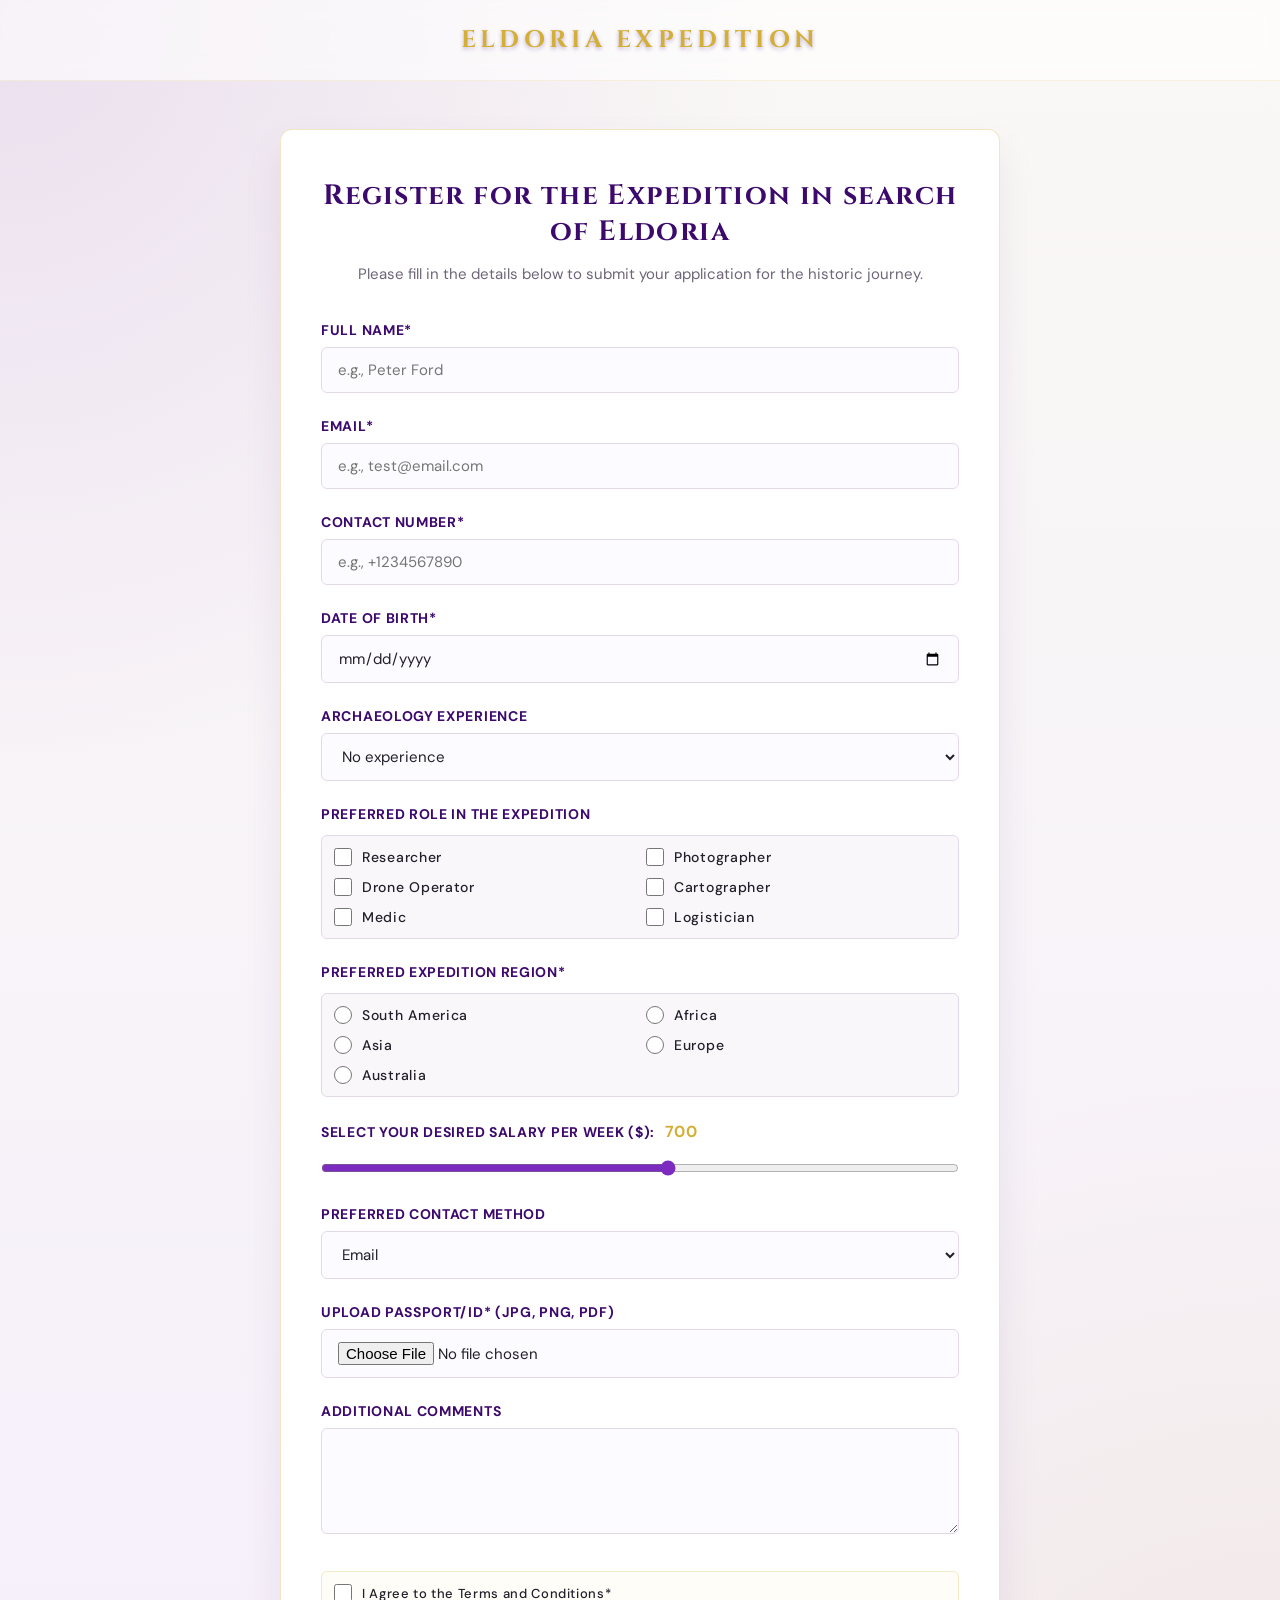
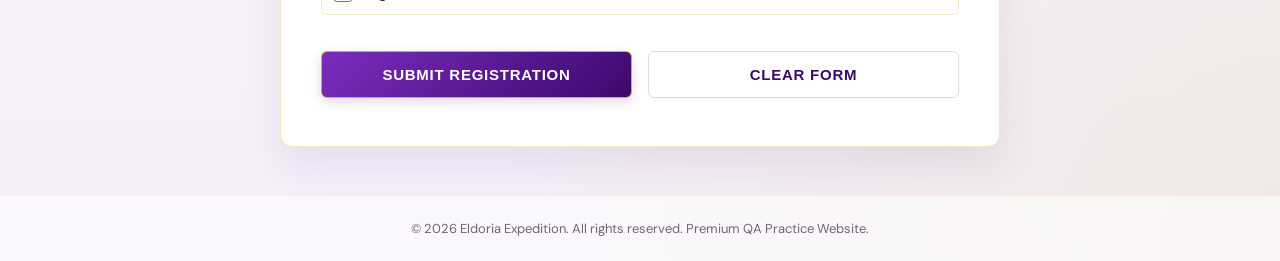
==== commit e13cd485: "Introduce validation bugs for QA practice and remove old Realbugz logo" ====
--- a/index.html
+++ b/index.html
@@ -16,7 +16,8 @@
 <body>
     <header>
         <div class="header-container">
-            <img src="./Form Testing Exercise_ Find Validation Bugs _ Realbugz QA Practice_files/logo.svg" alt="Realbugz Logo" class="logo">
+            <!-- Removed old logo, added luxurious text brand logo -->
+            <div class="logo-text">ELDORIA EXPEDITION</div>
         </div>
     </header>
 
@@ -32,8 +33,9 @@
                 </div>
 
                 <div class="form-group">
+                    <!-- Bug 1: Mismatched Input Type (type="text" instead of "email") -->
                     <label for="email">Email*</label>
-                    <input type="email" id="email" name="email" placeholder="e.g., test@email.com" required>
+                    <input type="text" id="email" name="email" placeholder="e.g., test@email.com" required>
                 </div>
 
                 <div class="form-group">
@@ -113,8 +115,9 @@
                 </div>
 
                 <div class="form-group">
+                    <!-- Bug 3: Allowed min salary to be negative (-500) -->
                     <label for="range">Select your desired salary per week ($): <span id="rangeValue">700</span></label>
-                    <input type="range" id="range" name="range" min="0" max="1700" value="700">
+                    <input type="range" id="range" name="range" min="-500" max="1700" value="700">
                 </div>
 
                 <div class="form-group">
@@ -144,7 +147,8 @@
 
                 <div class="button-group">
                     <button type="submit" class="btn-submit">Submit Registration</button>
-                    <button type="reset" class="btn-reset">Clear Form</button>
+                    <!-- Bug 2: Clear button type set to submit instead of reset -->
+                    <button type="submit" class="btn-reset">Clear Form</button>
                 </div>
             </form>
         </div>
--- a/Form Testing Exercise_ Find Validation Bugs _ Realbugz QA Practice_files/main.css
+++ b/Form Testing Exercise_ Find Validation Bugs _ Realbugz QA Practice_files/main.css
@@ -51,12 +51,24 @@
     max-width: 800px;
     padding: 0 24px;
     display: flex;
-    justify-content: flex-start;
-}
-
-.logo {
-    height: 40px;
-    width: auto;
+    justify-content: center;
+}
+
+/* Brand Text Logo (Purple & Gold Luxury Style) */
+.logo-text {
+    font-family: 'Cinzel', serif;
+    font-size: 24px;
+    font-weight: 700;
+    color: var(--bright-gold);
+    letter-spacing: 0.18em;
+    text-transform: uppercase;
+    text-shadow: 0 2px 4px rgba(60, 9, 108, 0.3);
+    cursor: pointer;
+    transition: color 0.3s ease;
+}
+
+.logo-text:hover {
+    color: #FFD700;
 }
 
 /* Main Layout */
